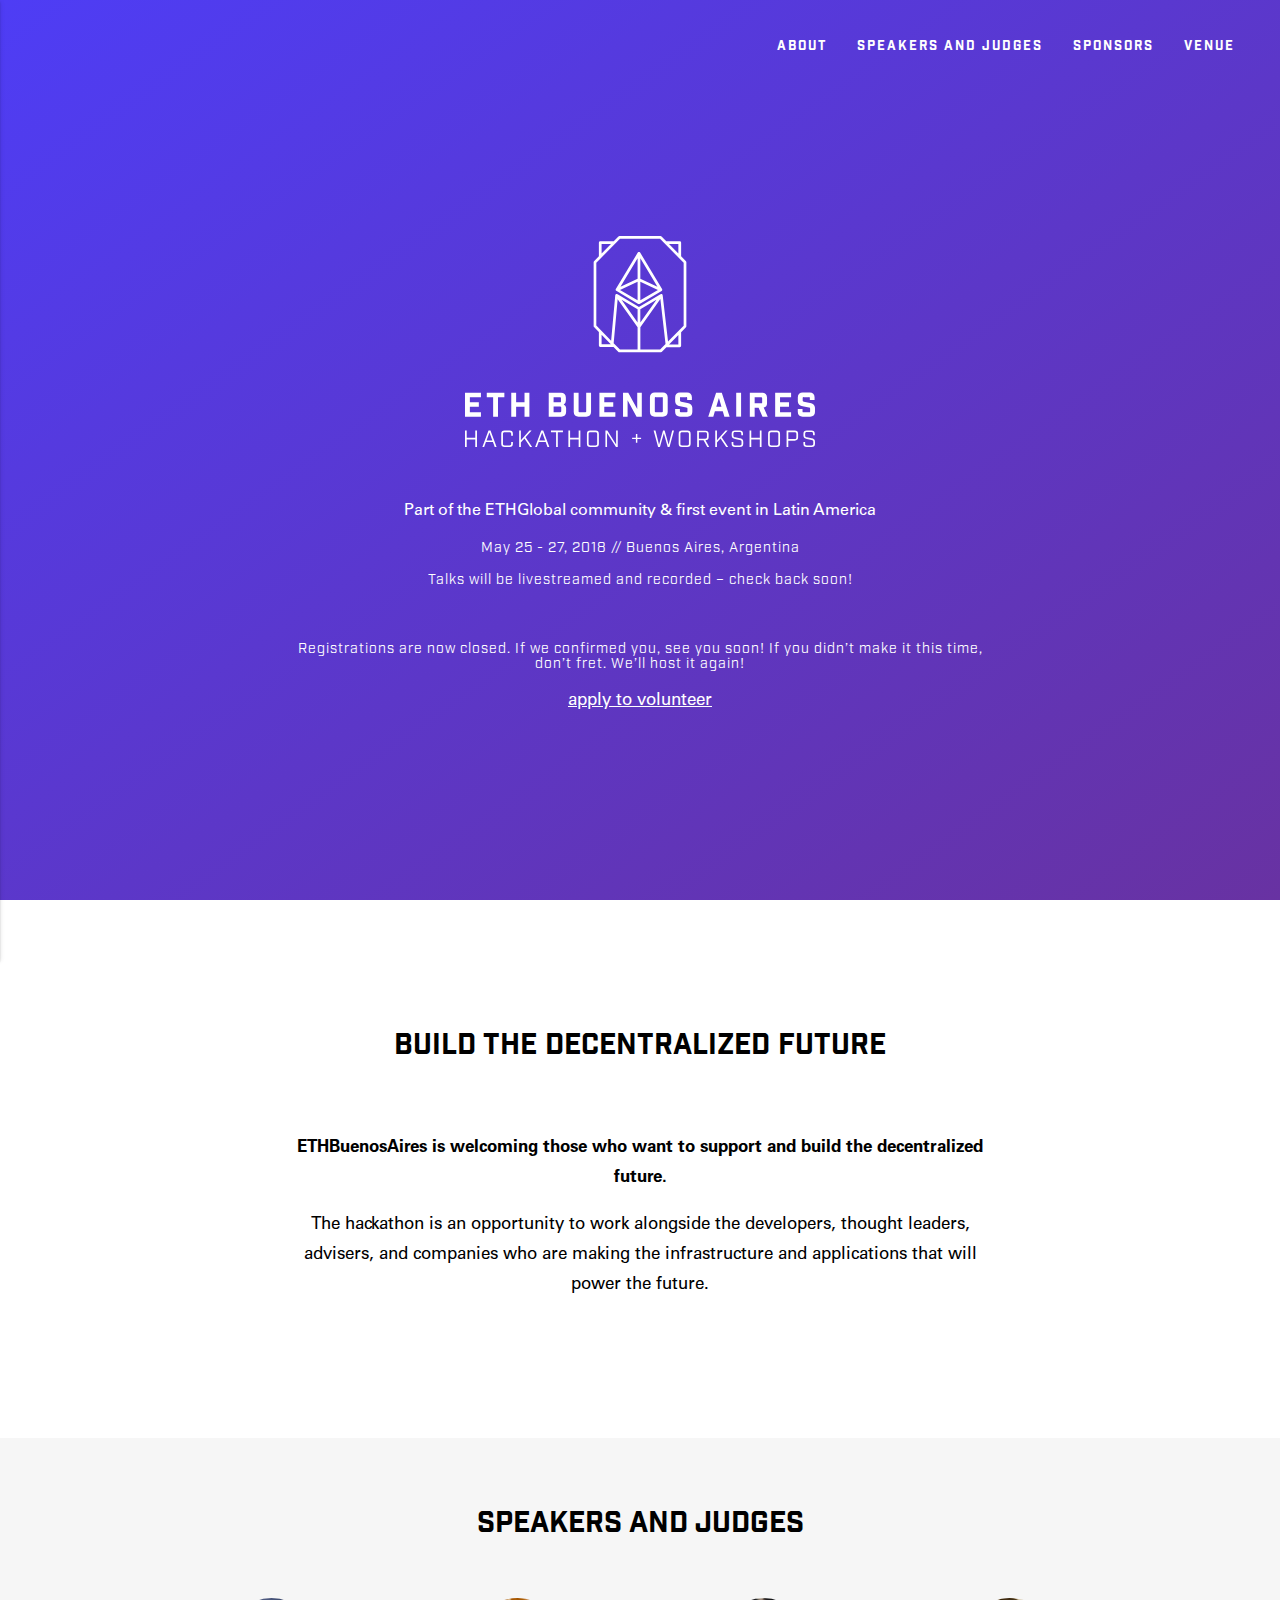
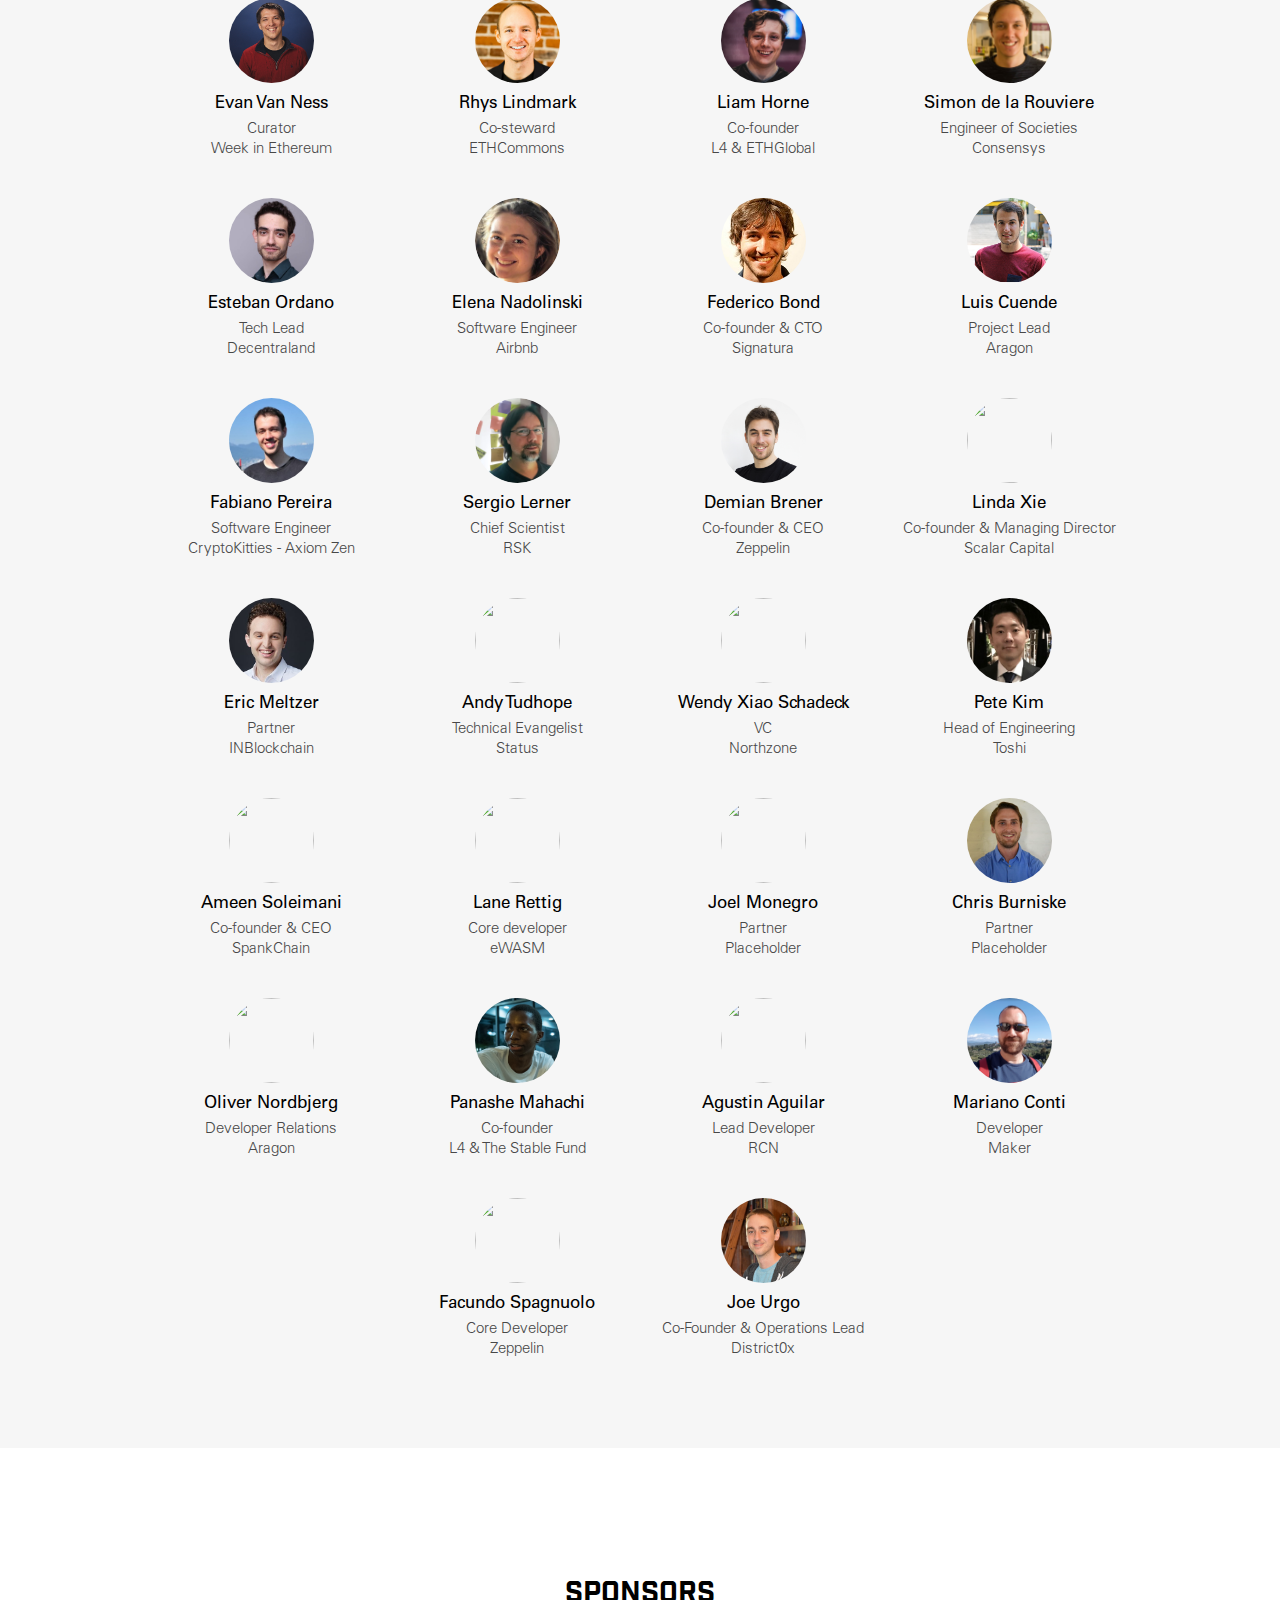
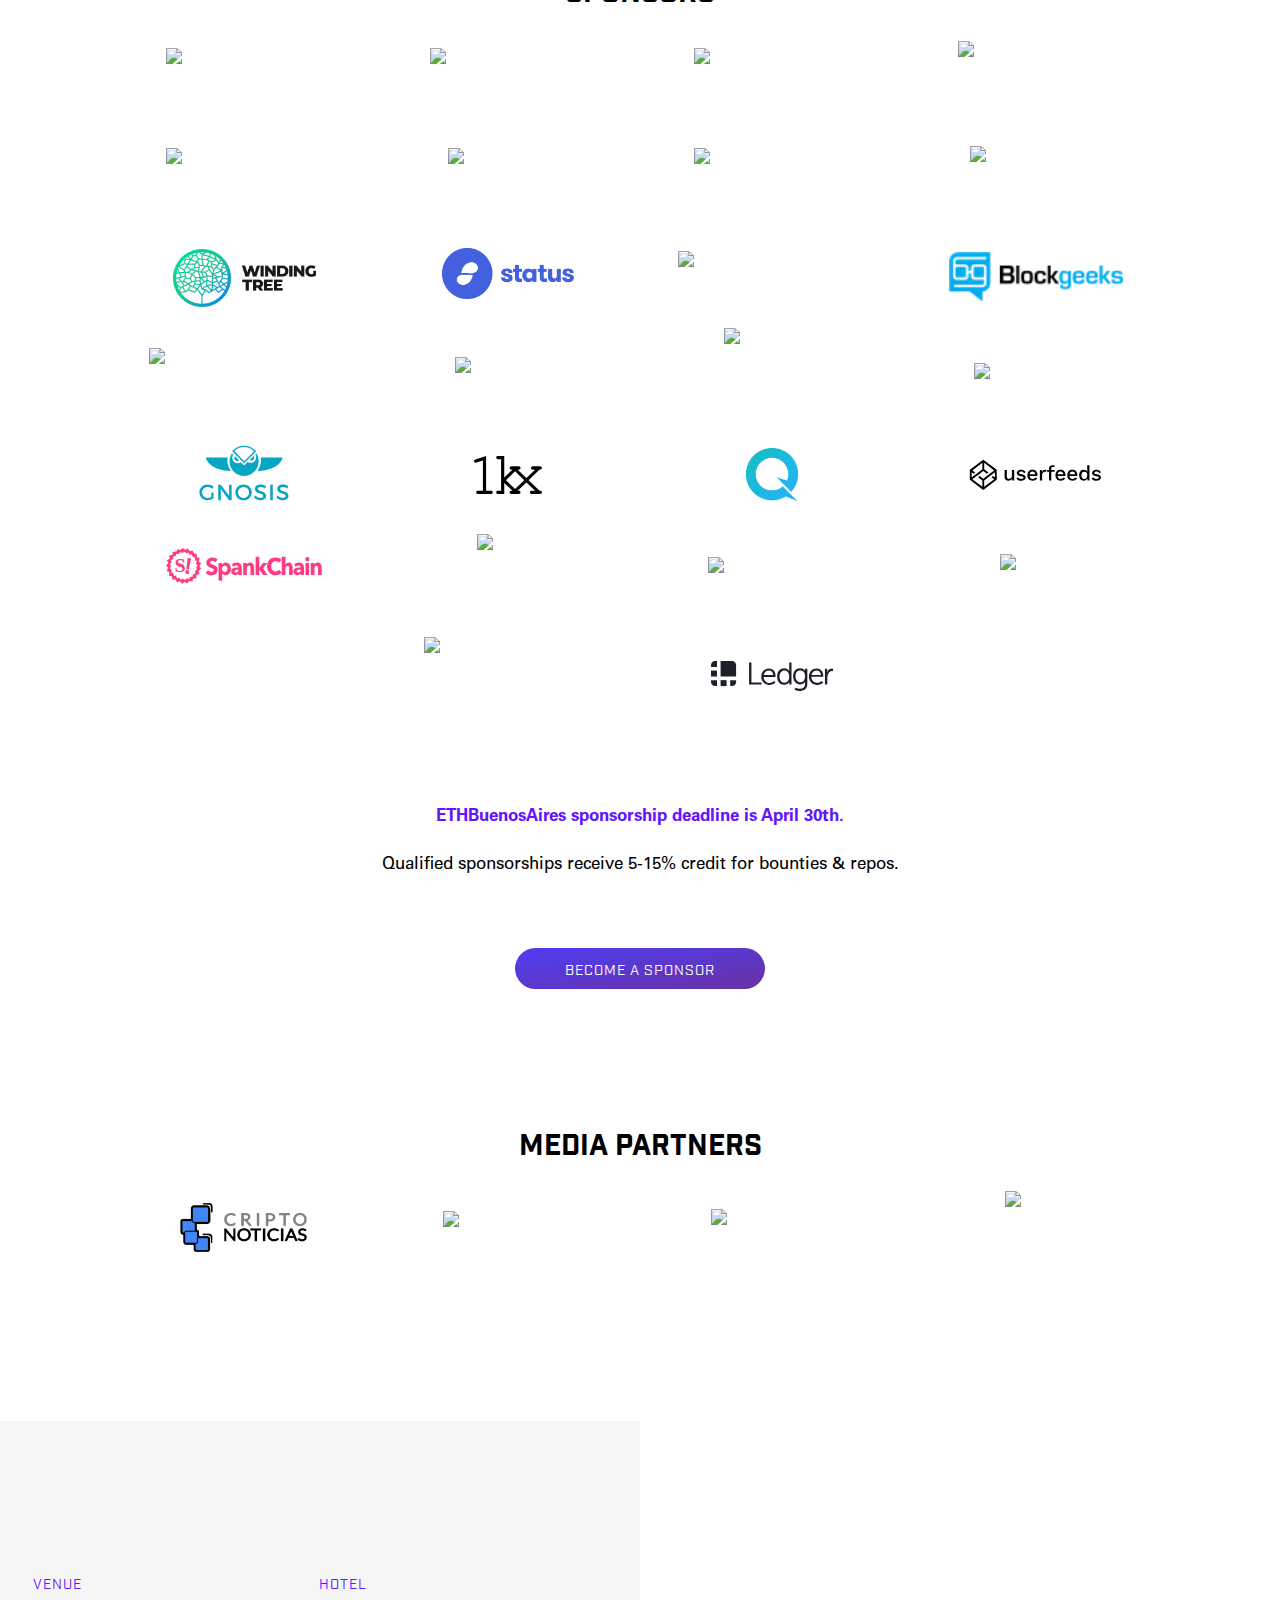
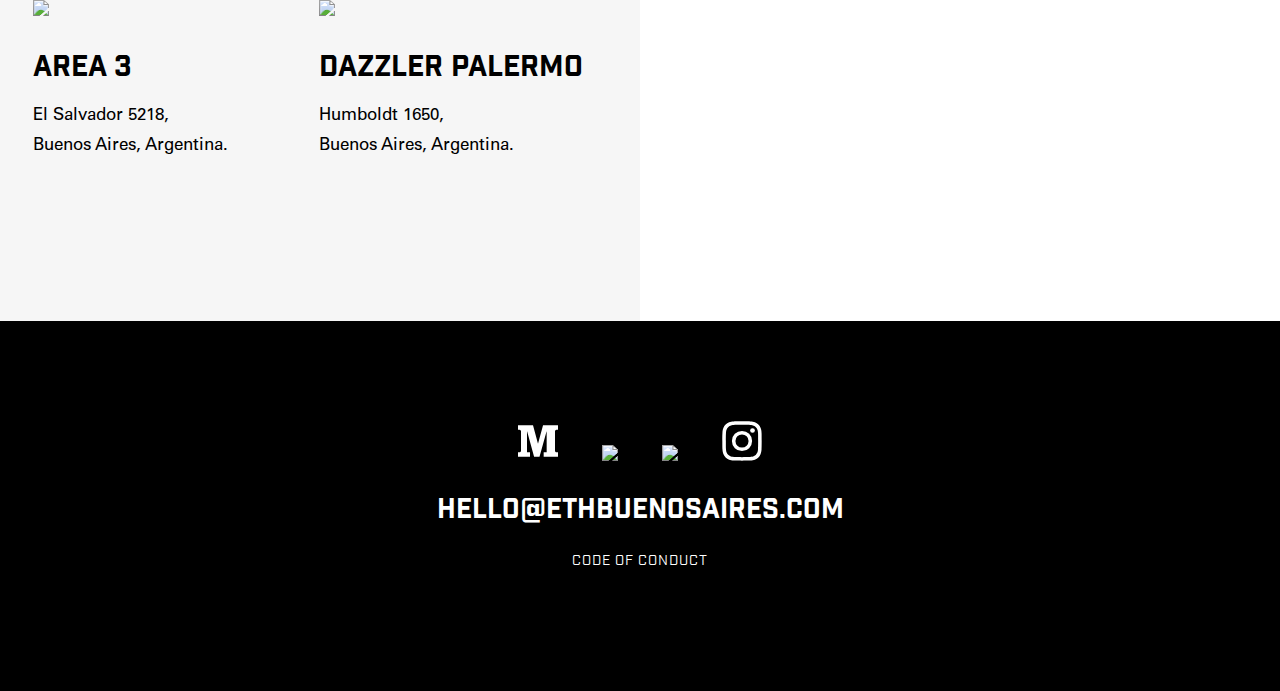
==== index.html @ 269da944 "add speakr" ====
<!DOCTYPE html>
<html style="height: 100%;">
  <head>
    <title>ETHBuenosAires</title>

    <meta name="viewport" content="width=device-width, initial-scale=1.0">
    <!-- Twitter card -->
    <meta name="twitter:card" content="summary" />
    <meta name="twitter:site" content="@ethbuenosaires" />
    <meta name="twitter:creator" content="@ethbuenosaires" />
    <meta name="twitter:description" content="ETHBuenosAires is an Ethereum hackathon starting on May 25th, 2018. Part of ethglobal.co, first event of its kind in Latin America." />
    <meta name="twitter:title" content="ETHBuenosAires – May 25-28, 2018" />
    <meta name="twitter:image" content="https://raw.githubusercontent.com/ethbuenosaires/website/master/images/twitter-card-icon.png" />

    <!-- Opengraph card (WhatsApp & others) -->
    <meta property="og:title" content="ETHBuenosAires – May 25-28, 2018" />
    <meta property="og:description" content="ETHBuenosAires is an Ethereum hackathon starting on May 25th, 2018. Part of ethglobal.co, first event of its kind in Latin America." />
    <meta property="og:url" content="https://ethbuenosaires.com/" />
    <meta property="og:site_name" content="ETHBuenosAires" />
    <meta property="og:image" content="https://raw.githubusercontent.com/ethbuenosaires/website/master/images/twitter-card-icon.png" />
    <meta property="og:image:secure_url" content="https://raw.githubusercontent.com/ethbuenosaires/website/master/images/twitter-card-icon.png" />
    <meta property="og:image:width" content="300" />
    <meta property="og:image:height" content="300" />
    
    <meta name="description" content="ETHBuenosAires is an Ethereum hackathon starting on May 25th, 2018. Part of ethglobal.co, first event of its kind in Latin America.">

    <!-- Favicon -->
    <link rel="apple-touch-icon" sizes="180x180" href="images/favicon/apple-touch-icon.png">
    <link rel="icon" type="image/png" sizes="32x32" href="images/favicon/favicon-32x32.png">
    <link rel="icon" type="image/png" sizes="16x16" href="images/favicon/favicon-16x16.png">
    <link rel="manifest" href="images/favicon/site.webmanifest">
    <link rel="mask-icon" href="images/favicon/safari-pinned-tab.svg" color="#5bbad5">
    <link rel="shortcut icon" href="images/favicon/favicon.ico">
    <meta name="msapplication-TileColor" content="#603cba">
    <meta name="msapplication-config" content="images/favicon/browserconfig.xml">
    <meta name="theme-color" content="#ffffff">

    <meta charset="UTF-8"> <!--Encoding -->
    <meta name="viewport" content="width=device-width, initial-scale=1"> <!--Movile first -->
    
    <!-- Global site tag (gtag.js) - Google Analytics -->
    <script async src="https://www.googletagmanager.com/gtag/js?id=UA-116542937-1"></script>
    <script>
      window.dataLayer = window.dataLayer || [];
      function gtag(){dataLayer.push(arguments);}
      gtag('js', new Date());

      gtag('config', 'UA-116542937-1');
    </script>
    
    <script src="js/jquery.min.js"></script><!--JQuery 1.11.2 local -->
    <script src="//code.jquery.com/jquery-1.11.1.min.js"></script>
    <script type="text/javascript" src="js/home.js"></script>
    <link rel="stylesheet" type="text/css" href="css/materialize.min.css">
    <script type="text/javascript" src="js/materialize.min.js"></script>
    <link rel="stylesheet" type="text/css" href="css/style.css">
    <link rel="stylesheet" type="text/css" href="css/responsive.css">
    <link rel="stylesheet" type="text/css" href="css/animate.css">
    <link rel="stylesheet" href="font-awesome/css/font-awesome.min.css">
  </head>
  <body>
    <section id="principal">
      <nav>
        <div class="nav-wrapper">
          <a href="#" data-activates="mobile-nav" class="button-collapse"><i class="fa fa-bars" aria-hidden="true"></i></a>
          <ul class="right hide-on-med-and-down">
            <li><a class="menu-text" href="#about">ABOUT</a></li>
            <li><a class="menu-text" href="#speakers-and-judges">SPEAKERS AND JUDGES</a></li>
            <li><a class="menu-text" href="#sponsors">SPONSORS</a></li>
            <li><a class="menu-text" href="#venue">VENUE</a></li>
            <!-- <li><a class="menu-text" href="#faq">FAQ</a></li> -->
          </ul>
          <ul class="side-nav" id="mobile-nav">
            <li><a class="sidenav-close close-link" href="#!">X</a></li>
            <li class="valign-wrapper"><a class="menu-text sidenav-close" href="#about">ABOUT</a></li>
            <li class="valign-wrapper"><a class="menu-text sidenav-close" href="#speakers-and-judges">SPEAKERS AND JUDGES</a></li>
            <li class="valign-wrapper"><a class="menu-text sidenav-close" href="#sponsors">SPONSORS</a></li>
            <li class="valign-wrapper"><a class="menu-text sidenav-close" href="#venue">VENUE</a></li>
            <!-- <li class="valign-wrapper"><a class="menu-text sidenav-close" href="#faq">FAQ</a></li> -->
          </ul>
        </div>
      </nav>
      <section class="valign-wrapper" id="home">
        <div class="row">
          <div class="col s12 offset-s0 m10 offset-m1 l8 offset-l2">
            <img class="hide-on-small-only" src="./images/logo.svg"/>
            <img class="hide-on-med-and-up" src="./images/logo-mobile.svg"/> 
            <h5 class="valign">Part of the ETHGlobal community & first event in Latin America</h5>
            <h4>May 25 - 27, 2018 // Buenos Aires, Argentina</h4>
            <h4>Talks will be livestreamed and recorded – check back soon!</h4>
            <br/>
            <h4>Registrations are now closed. If we confirmed you, see you soon! If you didn’t make it this time, don’t fret. We’ll host it again!</h4>
            <p><a class="text-link" href="https://docs.google.com/forms/d/e/1FAIpQLSctgZDAWs3iRHwuKO82KSvslnz7wkkYltSnnZ9ty54QoVmKfQ/viewform" target="_blank">apply to volunteer</a></p>
          </div>
        </div>
      </section>
    </section>
    <section class="valign-wrapper row" id="about">
      <div class="valign col s12 m8">
        <h2>BUILD THE DECENTRALIZED FUTURE</h2>
        <h3>ETHBuenosAires is welcoming those who want to support and build the decentralized future.</h3>
        <p>The hackathon is an opportunity to work alongside the developers, thought leaders, advisers, and companies who are making the infrastructure and applications that will power the future.</p>
      </div>
    </section>
    <section class="valign-wrapper" id="speakers-and-judges">
      <div class="valign row">
        <h2 class="speakers-title">SPEAKERS AND JUDGES</h2>
        <div class="row">
          <div class="speakers-box">
            <img src="./images/speakers/evan_van_ness.jpg" class="circle responsive-img speakers-img">
            <p class="speakers-text">Evan Van Ness</p>
            <p class="speakers-subtitle">Curator</br>Week in Ethereum</p>
          </div>
          <div class="speakers-box">
            <img src="./images/speakers/rhys_lindmark.jpg" class="circle responsive-img speakers-img">
            <p class="speakers-text">Rhys Lindmark</p>
            <p class="speakers-subtitle">Co-steward</br>ETHCommons</p>
          </div>
          <div class="speakers-box">
            <img src="./images/speakers/liam_horne.png" class="circle responsive-img speakers-img">
            <p class="speakers-text">Liam Horne</p>
            <p class="speakers-subtitle">Co-founder</br>L4 & ETHGlobal</p>
          </div>
          <div class="speakers-box">
            <img src="./images/speakers/simon_de_la_rouviere.png" class="circle responsive-img speakers-img">
            <p class="speakers-text">Simon de la Rouviere</p>
            <p class="speakers-subtitle">Engineer of Societies</br>Consensys</p>
          </div>
          <div class="speakers-box">
            <img src="./images/speakers/esteban_ordano.jpeg" class="circle responsive-img speakers-img">
            <p class="speakers-text">Esteban Ordano</p>
            <p class="speakers-subtitle">Tech Lead</br>Decentraland</p>
          </div>
          <div class="speakers-box">
            <img src="./images/speakers/elena_nadolinski.png" class="circle responsive-img speakers-img">
            <p class="speakers-text">Elena Nadolinski</p>
            <p class="speakers-subtitle">Software Engineer</br>Airbnb</p>
          </div>
          <div class="speakers-box">
            <img src="./images/speakers/federico_bond.jpg" class="circle responsive-img speakers-img">
            <p class="speakers-text">Federico Bond</p>
            <p class="speakers-subtitle">Co-founder & CTO</br>Signatura</p>
          </div>
          <div class="speakers-box">
            <img src="./images/speakers/luis_cuende.jpg" class="circle responsive-img speakers-img">
            <p class="speakers-text">Luis Cuende</p>
            <p class="speakers-subtitle">Project Lead</br>Aragon</p>

          </div>
          <div class="speakers-box">
            <img src="./images/speakers/fabiano_pereira.jpeg" class="circle responsive-img speakers-img">
            <p class="speakers-text">Fabiano Pereira</p>
            <p class="speakers-subtitle">Software Engineer</br>CryptoKitties - Axiom Zen</p>
          </div>
          <div class="speakers-box">
            <img src="./images/speakers/sergio_lerner.png" class="circle responsive-img speakers-img">
            <p class="speakers-text">Sergio Lerner</p>
            <p class="speakers-subtitle">Chief Scientist</br>RSK</p>
          </div>
          <div class="speakers-box">
            <img src="./images/speakers/demian_brener.png" class="circle responsive-img speakers-img">
            <p class="speakers-text">Demian Brener</p>
            <p class="speakers-subtitle">Co-founder & CEO</br>Zeppelin</p>
          </div>
          <div class="speakers-box">
            <img src="./images/speakers/linda_xie.jpg" class="circle responsive-img speakers-img">
            <p class="speakers-text">Linda Xie</p>
            <p class="speakers-subtitle">Co-founder & Managing Director</br>Scalar Capital</p>
          </div>
          <div class="speakers-box">
            <img src="./images/speakers/eric_meltzer.jpg" class="circle responsive-img speakers-img">
            <p class="speakers-text">Eric Meltzer</p>
            <p class="speakers-subtitle">Partner</br>INBlockchain</p>
          </div>
          <div class="speakers-box">
            <img src="./images/speakers/Andy_Tudhope.png" class="circle responsive-img speakers-img">
            <p class="speakers-text">Andy Tudhope</p>
            <p class="speakers-subtitle">Technical Evangelist</br>Status</p>
          </div>
          <div class="speakers-box">
            <img src="./images/speakers/Wendy_Xiao_Schadeck.png" class="circle responsive-img speakers-img">
            <p class="speakers-text">Wendy Xiao Schadeck</p>
            <p class="speakers-subtitle">VC</br>Northzone</p>
          </div>
          <div class="speakers-box">
            <img src="./images/speakers/pete_kim.jpg" class="circle responsive-img speakers-img">
            <p class="speakers-text">Pete Kim</p>
            <p class="speakers-subtitle">Head of Engineering</br>Toshi</p>
          </div>
          <div class="speakers-box">
            <img src="./images/speakers/ameen_soleimani.jpeg" class="circle responsive-img speakers-img">
            <p class="speakers-text">Ameen Soleimani</p>
            <p class="speakers-subtitle">Co-founder & CEO</br>SpankChain</p>
          </div>
          <div class="speakers-box">
            <img src="./images/speakers/lane_rettig.jpeg" class="circle responsive-img speakers-img">
            <p class="speakers-text">Lane Rettig</p>
            <p class="speakers-subtitle">Core developer</br>eWASM</p>
          </div>
          <div class="speakers-box">
            <img src="./images/speakers/joel_monegro.jpg" class="circle responsive-img speakers-img">
            <p class="speakers-text">Joel Monegro</p>
            <p class="speakers-subtitle">Partner</br>Placeholder</p>
          </div>
          <div class="speakers-box">
            <img src="./images/speakers/chris_burniske.png" class="circle responsive-img speakers-img">
            <p class="speakers-text">Chris Burniske</p>
            <p class="speakers-subtitle">Partner</br>Placeholder</p>
          </div>
          <div class="speakers-box">
            <img src="./images/speakers/oliver_headshot.png" class="circle responsive-img speakers-img">
            <p class="speakers-text">Oliver Nordbjerg</p>
            <p class="speakers-subtitle">Developer Relations</br>Aragon</p>
          </div>
          <div class="speakers-box">
            <img src="./images/speakers/panashe_mahachi.jpg" class="circle responsive-img speakers-img">
            <p class="speakers-text">Panashe Mahachi</p>
            <p class="speakers-subtitle">Co-founder</br>L4 & The Stable Fund</p>
          </div>
          <div class="speakers-box">
            <img src="./images/speakers/agustin_aguilar.jpg" class="circle responsive-img speakers-img">
            <p class="speakers-text">Agustin Aguilar</p>
            <p class="speakers-subtitle">Lead Developer</br>RCN</p>
          </div>
          <div class="speakers-box">
            <img src="./images/speakers/mariano_conti.png" class="circle responsive-img speakers-img">
            <p class="speakers-text">Mariano Conti</p>
            <p class="speakers-subtitle">Developer</br>Maker</p>
          </div>
          <div class="speakers-box">
            <img src="./images/speakers/facundo_spagnuolo.png" class="circle responsive-img speakers-img">
            <p class="speakers-text">Facundo Spagnuolo</p>
            <p class="speakers-subtitle">Core Developer</br>Zeppelin</p>
          </div>
          <div class="speakers-box">
            <img src="./images/speakers/joe_urgo.jpg" class="circle responsive-img speakers-img">
            <p class="speakers-text">Joe Urgo</p>
            <p class="speakers-subtitle">Co-Founder & Operations Lead</br>District0x</p>
          </div>
        </div>
      </div>
    </section>
    <section class="valign-wrapper" id="sponsors">
      <div class="valign row">
        <h2>SPONSORS</h2>
        <div class="row">
          <a href="https://ethereum.org" target="_blank" alt="Ethereum" title="Ethereum" id="sponsor-ethereum">
            <img src="./images/sponsors/Ethereum.png" />
          </a>
          <a href="https://ethglobal.co/" target="_blank" alt="EthGlobal" title="EthGlobal" id="sponsor-ethglobal">
            <img src="./images/sponsors/Ethglobal.svg" />
          </a>
          <a href="https://zeppelin.solutions" target="_blank" alt="Zeppelin" title="Zeppelin" id="sponsor-zeppelin">
            <img src="./images/sponsors/Zeppelin.svg" />
          </a>
          <a href="https://aragon.one" target="_blank" alt="Aragon" title="Aragon" id="sponsor-aragon">
            <img src="./images/sponsors/Aragon.svg" />
          </a>
          <a href="https://ecf.network/" target="_blank" alt="ethereumCommunityFound" title="Ethereum Community Found" id="sponsor-ethereum-community-found">
            <img src="./images/sponsors/Ethereum-community-found.png" />
          </a>
          <a href="https://golem.network/" target="_blank" alt="golem" title="golem" id="sponsor-golem">
            <img src="./images/sponsors/golem.png" />
          </a>
          <a href="https://stable.fund/" target="_blank" alt="stable" title="stable" id="sponsor-stable">
            <img src="./images/sponsors/stable.png" />
          </a>
          <a href="http://www.toshi.org/" target="_blank" alt="toshi" title="toshi" id="sponsor-toshi">
            <img src="./images/sponsors/Toshi.svg" />
          </a>
          <a href="https://windingtree.com/" target="_blank" alt="WindingTree" title="WindingTree" id="sponsor-windingtree">
            <img src="./images/sponsors/Winding-tree.png" />
          </a>
          <a href="https://status.im/" target="_blank" alt="status" title="status" id="sponsor-status">
            <img src="./images/sponsors/status.png" />
          </a>
          <a href="https://decentraland.org/" target="_blank" alt="decentraland" title="decentraland" id="sponsor-decentraland">
            <img src="./images/sponsors/decentraland.png" />
          </a>
          <a href="https://blockgeeks.com/" target="_blank" alt="Blockgeeks" title="Blockgeeks" id="sponsor-blockgeeks">
            <img src="./images/sponsors/Blockgeeks.png" />
          </a>
          <a alt="ETHCommons" title="ETHCommons" id="sponsor-ethcommons">
            <img src="./images/sponsors/ETHCommons.png" />
          </a>
          <a href="https://ripiocredit.network/" target="_blank" alt="RCN" title="RCN" id="sponsor-ripio">
            <img src="./images/sponsors/rcn.svg" />
          </a>
          <a href="https://makerdao.com/" target="_blank" alt="Maker" title="Maker" id="sponsor-maker">
            <img src="./images/sponsors/maker.svg" />
          </a>
          <a href="https://lendroid.com" target="_blank" alt="lendroid" title="lendroid" id="sponsor-lendroid">
            <img src="./images/sponsors/lendroid.svg" />
          </a>
          <a href="https://gnosis.pm/" target="_blank" alt="gnosis" title="gnosis" id="sponsor-gnosis">
            <img src="./images/sponsors/gnosis.svg" />
          </a>
          <a href="http://1kx.network/" target="_blank" alt="1kx" title="1kx" id="sponsor-1kx">
            <img src="./images/sponsors/1kx.svg" />
          </a>
          <a href="https://quiknode.io/" target="_blank" alt="quiknode" title="quiknode" id="sponsor-quiknode">
            <img src="./images/sponsors/quiknode.png" />
          </a>
          <a href="https://userfeeds.io/" target="_blank" alt="userfeeds" title="userfeeds" id="sponsor-userfeeds">
            <img src="./images/sponsors/userfeeds.svg" />
          </a>
          <a href="https://spankchain.com/" target="_blank" alt="spankchain" title="spankchain" id="sponsor-spankchain">
            <img src="./images/sponsors/spankchain.svg" />
          </a>
          <a href="https://poex.io/" target="_blank" alt="poex" title="poex" id="sponsor-poex">
            <img src="./images/sponsors/poex.svg" />
          </a>
          <a href="https://www.maecenas.co/" target="_blank" alt="Maecenas" title="Maecenas" id="sponsor-maecenas">
            <img src="./images/sponsors/maecenas.svg" />
          </a>
          <a href="https://thehydrofoundation.com/" target="_blank" alt="Hydro" title="Hydro" id="sponsor-hydro">
            <img src="./images/sponsors/hydro.svg" />
          </a>
          <a href="https://district0x.io/" target="_blank" alt="District0x" title="District0x" id="sponsor-district0x">
            <img src="./images/sponsors/district0x.svg" />
          </a>
          <a href="https://www.ledger.fr/" target="_blank" alt="Ledger" title="Ledger" id="sponsor-ledger">
            <img src="./images/sponsors/ledger.svg" />
          </a>
        </div>
        <h3>ETHBuenosAires sponsorship deadline is April 30th.</h3>
        <p>Qualified sponsorships receive 5-15% credit for bounties & repos.</p>
        <a href="mailto:sponsors@ethbuenosaires.com"><button class="details">Become a sponsor</button></a>
        <h2 class="partners-title">MEDIA PARTNERS</h2>
        <div class="row">
          <a alt="Cripto Noticias" title="CriptoNoticias" id="sponsor-criptonoticias" target="_blank" href="https://www.criptonoticias.com">
            <img src="./images/sponsors/Criptonoticias.png" />
          </a>
          <a href="https://www.acamica.com/" target="_blank" alt="Acamica" title="Acamica" id="sponsor-acamica">
            <img src="./images/sponsors/acamica.svg" />
          </a>
          <a href="https://livepeer.org/" target="_blank" alt="Livepeer" title="Livepeer" id="sponsor-livepeer">
            <img src="./images/sponsors/livepeer.svg" />
          </a>
          <a href="http://www.zeroknowledge.fm/" target="_blank" alt="Zk" title="Zk" id="sponsor-zk">
            <img src="./images/sponsors/zk.svg" />
          </a>
          
        </div>
      </div>
    </section>
    <section class="row" id="venue">
      <div class="col s12 l6 venue-box">
        <div class="box1">
          <h5 class="details">VENUE</h5>
          <a target="_blank" href="https://www.areatresworkplace.com/"><img src="./images/venue.JPG"></a>
          <h2>AREA 3</h2>
          <p>El Salvador 5218,</br>Buenos Aires, Argentina.</p>
        </div>
        <div class="box2">
          <h5 class="details">HOTEL</h5>
          <a target="_blank" href="https://goo.gl/maps/mGqmjdBg7SA2"><img src="./images/hotel.jpg"></a>
          <h2>DAZZLER PALERMO</h2>
          <p>Humboldt 1650,</br>Buenos Aires, Argentina.</p>
        </div>
      </div>
      <div class="col s12 l6 google-map" id="map"></div>
    </section>
    <section class="valign-wrapper" id="contact">
      <div class="valign">
        <div class="row">
          <a class="social-media" target="_blank" href="https://medium.com/ethbuenosaires">
            <img src="./images/Medium.svg">
          </a>
          <a class="social-media" target="_blank" href="https://github.com/ethbuenosaires/">
            <img src="./images/Github.svg">
          </a>
          <!-- <a class="social-media" target="_blank" href="https://ethbuenosaires.slack.com/">
            <img src="./images/Slack.svg">
          </a> -->
          <a class="social-media" target="_blank" href="https://twitter.com/ethbuenosaires">
            <img src="./images/Twitter.svg">
          </a>
          <a class="social-media" target="_blank" href="https://www.instagram.com/ethbuenosaires/">
            <img src="./images/Instagram.svg">
          </a>
        </div>
        <div class="row">
          <a class="contact-link" href="mailto:hello@ethbuenosaires.com">HELLO@ETHBUENOSAIRES.COM</a>
        </div>
        <div class="row">
          <!-- <a class="details">VALUES & ETHOS</a>
          <span class="details"> - </span> -->
          <a class="details modal-trigger" data-target="coc-modal">CODE OF CONDUCT</a>
        </div>
      </div>
    </section>
    <div id="coc-modal" class="modal">
      <div class="modal-content modal-title">
        <h2>CODE OF CONDUCT</h2>
      </div>
      <div class="modal-content">
        <p>
          Be cool.
        </p>
        <p>
          Do not engage in harassment. Harassment includes, but is not limited to, offensive verbal comments related to gender, sexual orientation, physical or mental ability, age, socioeconomic status, ethnicity, physical appearance, race, or religion. It also encompasses deliberate intimidation, stalking, and unwelcome sexual attention. Participants asked to stop any harassing behavior are expected to comply immediately. If participants fail to comply they will be asked to leave the event.
        </p>
        <p>
          Be careful and mindful of the words that you choose. Remember that sexist, racist, and other exclusionary behavior can be offensive to those around you.
        </p>
        <p>
          In practice, the Ethereum ecosystem very rarely deals with these types of issues. We'll ensure that this "meatspace" event is as open and welcoming as the online Ethereum community.
        </p>
      </div>
    </div>
  </body>
  <script>
    function initMap() {
      var map = new google.maps.Map(document.getElementById('map'), {
        zoom: 15,
        center: new google.maps.LatLng(-34.5859528,-58.4322981),
        styles: [
          {
            "featureType": "all",
            "elementType": "labels",
            "stylers": [
              { "visibility": "off" },
              { "hue": "#ff0000" }
            ]
          },
          {
            "featureType": "administrative.province",
            "elementType": "all",
            "stylers": [
              { "visibility": "off" }
            ]
          },
          {
            "featureType": "landscape",
            "elementType": "all",
            "stylers": [
              { "saturation": -100 },
              { "lightness": 65 },
              { "visibility": "on" }
            ]
          },
          {
            "featureType": "poi",
            "elementType": "all",
            "stylers": [
              { "visibility": "off" }
            ]
          },
          {
            "featureType": "road.highway",
            "elementType": "all",
            "stylers": [
              { "saturation": -100 },
              { "visibility": "simplified"}
            ]
          },
          {
            "featureType": "road.arterial",
            "elementType": "all",
            "stylers": [
              { "saturation": -100 },
              { "lightness": 30 },
              { "visibility": "on" }
            ]
          },
          {
            "featureType": "road.local",
            "elementType": "all",
            "stylers": [
              { "saturation": -100 },
              { "lightness": 40 },
              { "visibility": "on" },
            ]
          },
          {
            "featureType": "transit",
            "elementType": "all",
            "stylers": [
              { "visibility": "off" }
            ]
          },
          {
            "featureType": "water",
            "elementType": "geometry",
            "stylers": [
              { "hue": "#ffff00" },
              { "lightness": -25 },
              { "saturation": -97 }
            ]
          },
          {
            "featureType": "water",
            "elementType": "labels",
            "stylers": [
              { "visibility": "on" },
              { "lightness": -25 },
              { "saturation": -100 }
            ]
          }
      ],
        mapTypeId: google.maps.MapTypeId.ROADMAP
      });
      // MARKERS
      var venue = new google.maps.Marker({
        position: {lat: -34.5859528, lng: -58.4322981},
        map: map,
        icon: 
          {
            url: "./images/Location.svg",  
            labelOrigin: new google.maps.Point(15,53),
          },
        title: 'Venue',
        label: {
          text: 'VENUE',
          color: "#603bc1",
          fontSize: "12px",
        }
      });


      var hotel = new google.maps.Marker({
        position: {lat: -34.58524, lng: -58.435953},
        map: map,
        icon: 
          {
            url: "./images/Location_black.svg", 
            labelOrigin: new google.maps.Point(15,53),
          },
        title: 'Hotel',
        label: {
          text: 'HOTEL',
          color: "#000000",
          fontSize: "12px",
        }
      });

      google.maps.event.trigger(map, 'resize');
    }
  </script>
  <style>
    img[src="https://maps.gstatic.com/mapfiles/api-3/images/mapcnt6.png"] {
      display: none;
    }
  </style>
  <script async defer src="https://maps.googleapis.com/maps/api/js?key=AIzaSyAskwefZc4kZl3RdqNXEUkgg8IlBsQtVd0&callback=initMap"></script>
</html>
---- css/style.css ----
@font-face {
 font-family: 'Univers-Bold';
 src: url('../fonts/Univers-Bold.otf') format('opentype');
}
@font-face {
 font-family: 'Univers-Roman';
 src: url('../fonts/Univers-Roman.otf') format('opentype');
}
@font-face {
 font-family: 'Univers-Light';
 src: url('../fonts/Univers-Light.otf') format('opentype');
}
@font-face {
 font-family: 'Industry-Regular';
 src: url('../fonts/Industry-Regular.otf') format('opentype');
}
@font-face {
 font-family: 'Industry-Black';
 src: url('../fonts/Industry-Black.otf') format('opentype');
}


/*GENERAL*/

html, body, section {
  min-height: 100%;
  width: 100%;
  margin: 0;
  padding: 0;
  color: black;
}
section{
  position: relative;
  min-height: 300px;
  padding: 100px;
  overflow: hidden;
  text-align: center;
}
button {
  outline: none;
}
.container {
  width: 100%;
}
.hidden {
  display: none!important;
}
.centered {
  text-align: center;
}
.valign-wrapper {
  display: -webkit-flex;
  display: -ms-flexbox;
  display: flex;
  -webkit-align-items: center;
  -ms-flex-align: center;
  align-items: center;
  text-align: center;
  justify-content: center;
  height: 100%!important;
}
.valign-wrapper .valign {
  display: block;
  text-align: center;
}
.row {
  width: 100%;
}

/*TEXT*/
h2 {
  font-size: 29px;
  color: black;
  font-family: 'Industry-Black';
}
h3 {
  margin-top: 75px;
  font-size: 17px;
  line-height: 30px;
  font-family: 'Univers-Bold';
}
p {
  font-size: 17px;
  line-height: 30px;
  font-family: 'Univers-Roman';
}
h4, .details {
  font-size: 14px;
  font-family: 'Industry-Regular';
  letter-spacing: 1px;
}
h5 {
  font-size: 16px;
  font-family: 'Univers-Roman';
}
.menu-text {
  font-size: 18px;
  font-family: 'Industry-Black';
}

/*NAVBAR*/
nav {
  height: 90px;
  background: transparent;
  color: white;
  font-family: 'SansLight';
  font-size: 16px;
  text-transform: uppercase;
  letter-spacing: 2px;
  border: 0px transparent;
  -webkit-box-shadow: 0 0 0 0 rgba(255,255,255,1);
  -moz-box-shadow: 0 0 0 0 rgba(255,255,255,1);
  box-shadow: 0 0 0 0 rgba(255,255,255,1);
}
nav a {
  color: white;
  height: 100%;
  line-height: 90px;
  padding-right: 30px;
  padding-left: 30px;
  font-size: 13px !important;
}
.nav-wrapper {
  padding-left: 30px;
  padding-right: 30px;
}
.fa-bars {
  font-size: 26px !important;
}
#mobile-nav {
  background: black;
}
#mobile-nav a {
  color: white;
}
#mobile-nav li {
  height: 70px !important;
}
.side-nav {
  width: 100%;
}
.close-link {
  float: right;
  padding: 0 10px;
  font-family: 'Industry-Black';
  color: #f6f6f6;
}

/*HOME*/
#principal {
  background: linear-gradient(to bottom right, #4E3DF5 , #6832A2);
  height: 100vh;
  color: white;
  padding: 0;
  margin: 0;
}
#home {
  height: calc(100% - 90px) !important;
  color: white;
}
#home img {
  width: 350px;
  max-width: 90%;
  height: auto;
}
#home button {
  color: white;
  border: solid 2px white;
  background: transparent;
  padding: 10px 50px;
  border-radius: 50px;
  margin-top: 50px;
}
#home button:hover {
  color: #603bc1;
  background: white;
}
#home h5 {
  margin-top: 50px;
}

/*ABOUT*/
#about {
  background-color: white;
  height: auto;
}

#about .col.m8 {
  margin: auto;
}

/*SPEAKERS*/
#speakers-and-judges {
  background-color: #f6f6f6;
  padding-top: 40px;
  padding-bottom: 10px;
}
.speakers-title {
  padding-bottom: 40px;
}
.speakers-box {
  height: 200px;
  width: 242px;
  display: inline-block;
  vertical-align: middle;
}
.speakers-text {
  margin-top: 5px;
  margin-bottom: 0;
  line-height: 20px;
}

.speakers-subtitle {
  margin-top: 5px;
  font-family: 'Univers-Light';
  color: #484848;
  line-height: 20px;
  font-size: 15px
}
.speakers-img {
  height: 85px !important;
  width: 85px !important;
}

/*SPONSORS*/
#sponsors {
  height: auto;
}
#sponsors h3, #venue h5 {
  color: #6414FF;
}
#sponsors button, .modal button {
  color: white;
  border: solid 0;
  background: linear-gradient(to bottom right, #4E3DF5 , #6832A2);
  padding: 10px 50px;
  border-radius: 50px;
  margin-top: 50px;
  text-transform: uppercase;
}
#sponsors button:hover, .modal button:hover,
#sponsors button:focus, .modal button:focus,
#sponsors button:active, .modal button:active {
  background: linear-gradient(to bottom right, #3227a2 , #221035);
}
#sponsors a {
  height: 100px;
  width: 260px;
  display: inline-block;
  vertical-align: middle;
}
#sponsors img {
  max-width: 230px;
  width: 60%;
  margin: 20px auto;
  display: block;
  text-align: center;
}
#sponsor-decentraland img {
  width: 72%;
  margin-top: 23px;
}
#sponsor-golem img {
  width: 46%;
}
#sponsor-aragon img {
  margin-top: 13px;
}
#sponsor-gnosis img {
  width: 44%;
  margin-top: 4px;
}
#sponsor-status img {
  width: 51%;
}
#sponsor-lendroid img {
  width: 48%;
  margin-top: 35px;
}
#sponsor-windingtree img {
  margin-top: 21px;
  width: 55%;
}
#sponsor-toshi img {
  width: 51%;
  margin-top: 18px;
}
#sponsor-blockgeeks img {
  width: 67%;
  margin-top: 24px;
}
#sponsor-ethcommons img {
  width: 73%;
}
#sponsor-criptonoticias img {
  width: 51%;
}
#sponsor-ripio img {
  width: 41%;
  margin-top: 29px;
}
#sponsor-maecenas img {
  width: 49%;
  margin-top: 29px;
}
#sponsor-hydro img {
  width: 28%;
  margin-top: 26px;
}
#sponsor-acamica img {
  width: 50%;
  margin-top: 30px; 
}
#sponsor-livepeer img {
  width: 47%;
  margin-top: 28px;
}
#sponsor-district0x img {
  width: 65%;
  margin-top: 9px;
}
#sponsor-zk img {
  width: 24%;
  margin-top: 10px;
}
#sponsor-ledger img {
  width: 47%;
  margin-top: 33px;
}
#sponsor-maker img {
  width: 37%;
  margin-top: 0px;
}
#sponsor-1kx img {
  width: 26%;
  margin-top: 28px;
}
#sponsor-quiknode img {
  width: 20%;
  margin-top: 20px;
}
#sponsor-poex img {
  width: 24%;
  margin-top: 6px;
}

/*PARTNERS*/
.partners-title {
  margin-top: 130px;
}

/*CONTACT*/
#contact {
  background-color: black;
  height: auto;
  color: white;
}
#contact a {
  color: white;
  cursor: pointer;
}
.contact-link {
  font-size: 27px;
  color: black;
  font-family: 'Industry-Black';
}

.social-media {
  padding: 0 20px;
  height: 40px;
  width: 40px;
}

.social-media img {
  width: 40px;
}

/*VENUE*/
#venue {
  background-color: white;
  height: auto;
  padding: 0;
  margin: 0;
}
.venue-box {
  min-height: 500px!important;
  background-color: #f6f6f6;
  height: auto;
  text-align: left;
  display: flex;
  align-items: center;
  justify-content: space-evenly;
  flex-wrap: wrap;
}
.google-map, #map {
  height: 500px;
}

#venue img {
  height: 160px;
}
#venue .box1 {
  width: 265px;
}
#venue .box2 {
  width: 288px;
}
/*MODALS*/
.modal h2 {
  font-size: 18px !important;
  margin-bottom: 20px;
}
.modal p {
  font-size: 15px !important;
  line-height: 25px;
}
.modal-title {
  background: #eae5e5;
  padding-top: 20px !important;
  padding-bottom: 20px !important;
  position: relative;
}
.modal-title:after {
  content: '';
  position: absolute;
  bottom: 0;
  left: 50%;
  width: 0;
  height: 0;
  border: 20px solid transparent;
  border-top-color: #eae5e5;
  border-bottom: 0;
  margin-left: -20px;
  margin-bottom: -20px;
}

#coc-modal {
  max-height: 90%;
  top: 5% !important;
}
.btn-floating {
  box-shadow: none;
  font-size: 12px;
  font-family: 'Industry-Regular';
  letter-spacing: 1px;
  height: 90px !important;
  width: 90px !important;
  line-height: 90px;
  margin: 0 15px;
}
.btn-floating-active {
  background: linear-gradient(to bottom right, #4E3DF5 , #6832A2)!important;
  color: white!important;
}
.btn-floating-no-active {
  display: inline-block;
  border: none;
  position: relative;
  z-index: 3;
  background: linear-gradient(to bottom right, #4E3DF5 , #6832A2);
}
.btn-floating-no-active:before {
  content: attr(data-text);
  min-width: 144px;
  z-index: -1;
  border-radius: 27px;
  color: white;
  background: linear-gradient(to bottom right, #4E3DF5 , #6832A2);
  -webkit-background-clip: text;
  -webkit-text-fill-color: transparent;
}
.btn-floating-no-active:after {
  content: '';
  position: absolute;
  left: 1px;
  right: 1px;
  top: 1px;
  bottom: 1px;
  z-index: -2;
  border-radius: 50px;
  background: #f6f6f6;
}
.text-link {
  color: inherit;
  text-decoration: underline;
}
---- css/responsive.css ----
/*MEDIA SIZE*/

@media (max-width: 600px) { /*Para monitores small*/
	.valign-wrapper {height: auto!important;}
	section { padding: 30px 15px; }
	#principal {height: auto;}
	#home button { margin-top: 15px; }
	#home img { width: 105px; }
	h2 { font-size: 25px; }
	h3 { font-size: 16px; }
	h5 { line-height: 27px; }
	p { font-size: 16px; }
	.contact-link { font-size: 14px; font-family: 'Industry-Black'; letter-spacing: 1px; }
	.social-media-link img { width: 30px; }
	.details { font-size: 13px; }
	#map { height: 50vh; }
	.venue-box { text-align: center; padding: 30px 15px !important; }
  nav a { padding-right: 0px; padding-left: 0px; margin: 0; }
	.button-collapse {margin: 2px 0!important;}
	nav ul a { color: white; }
  nav ul { background-color: black; }
	nav ul a:hover {line-height: 48px!important;}
	nav {height: 69px;}
	nav .button-collapse {margin: -6px!important;}
}
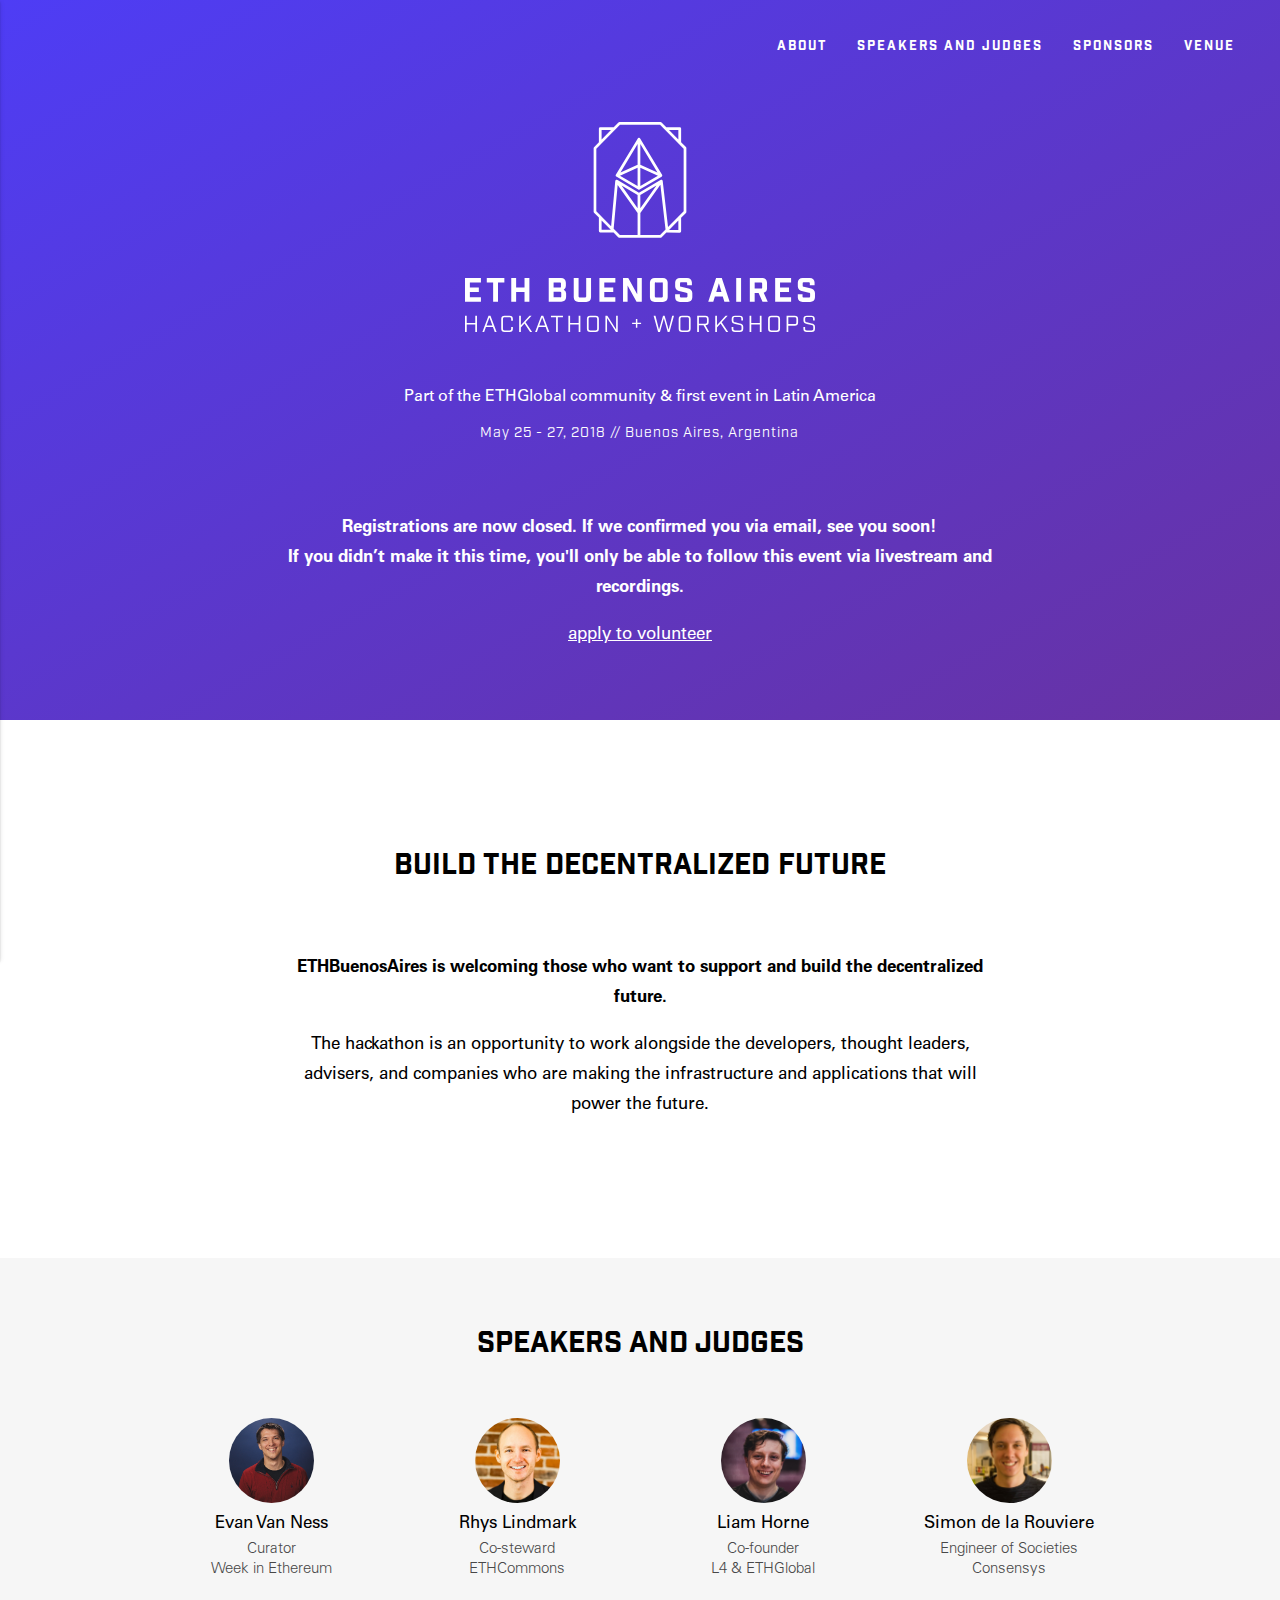
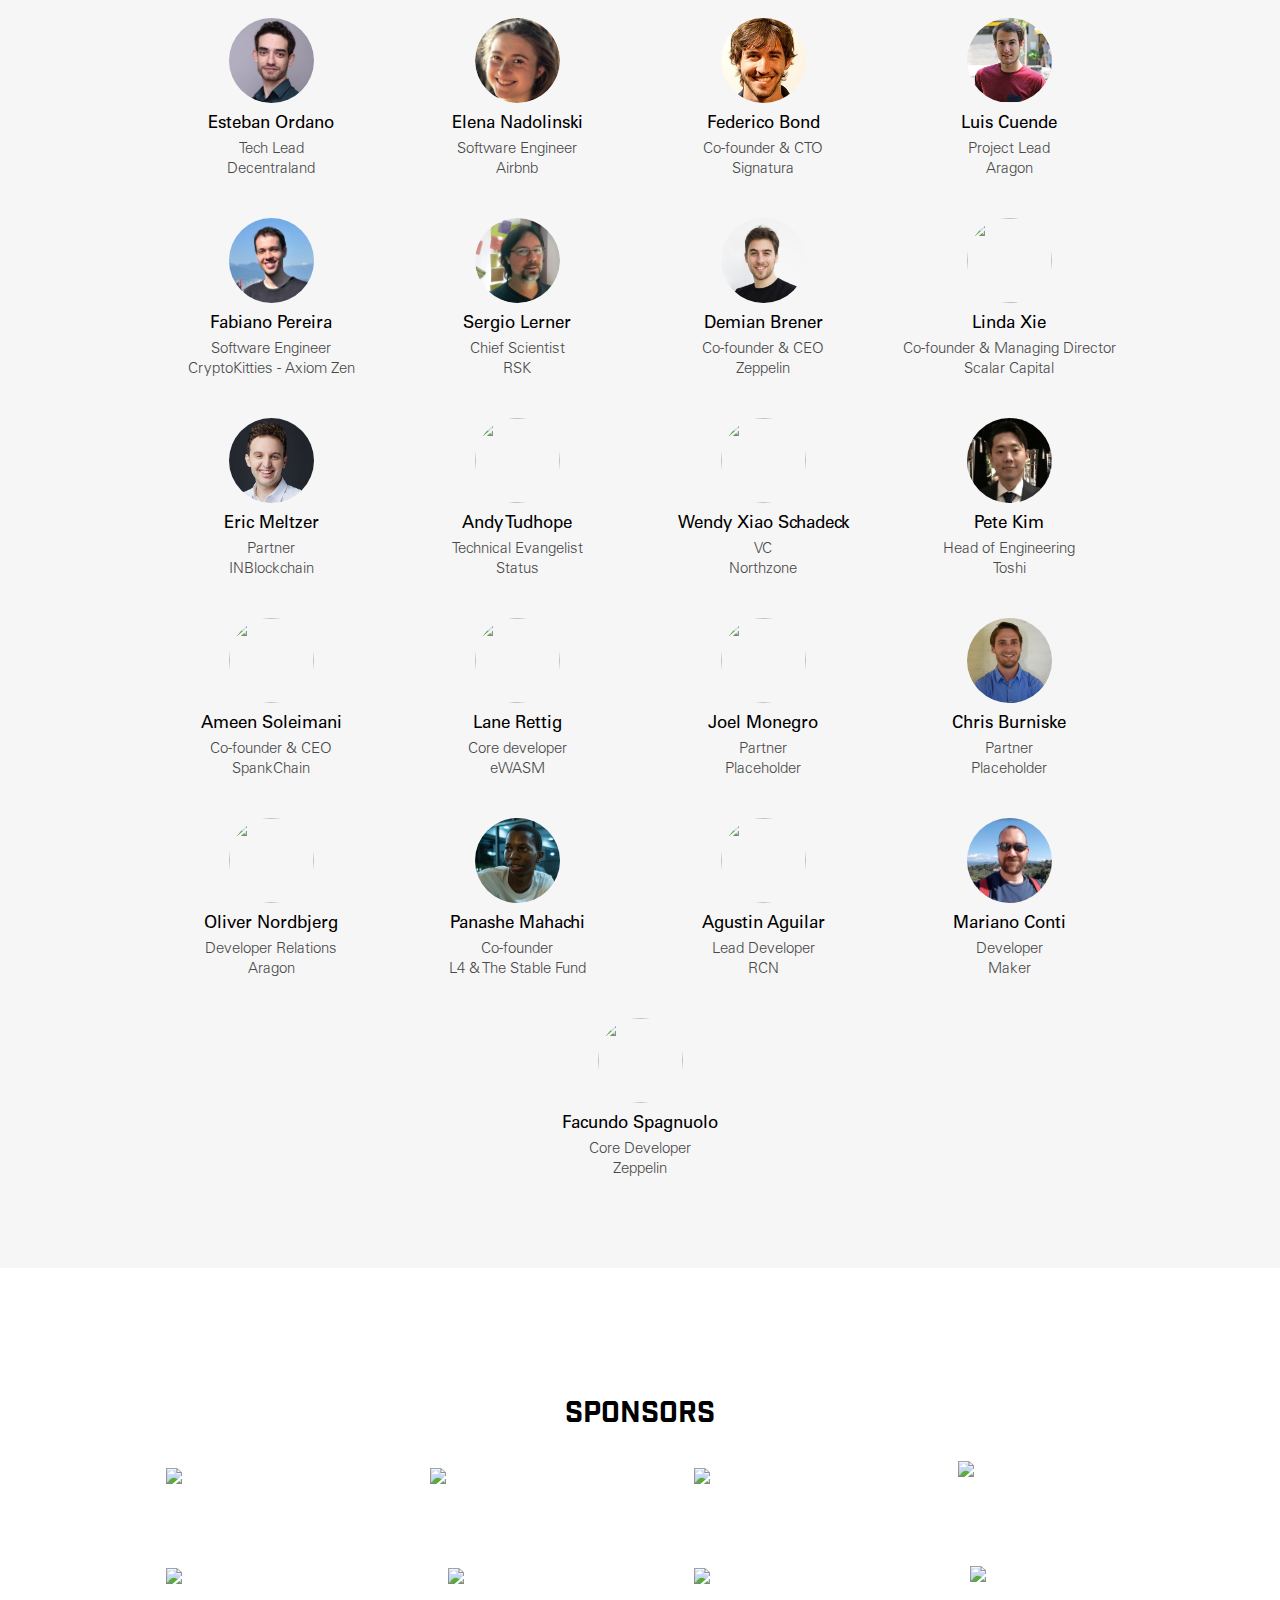
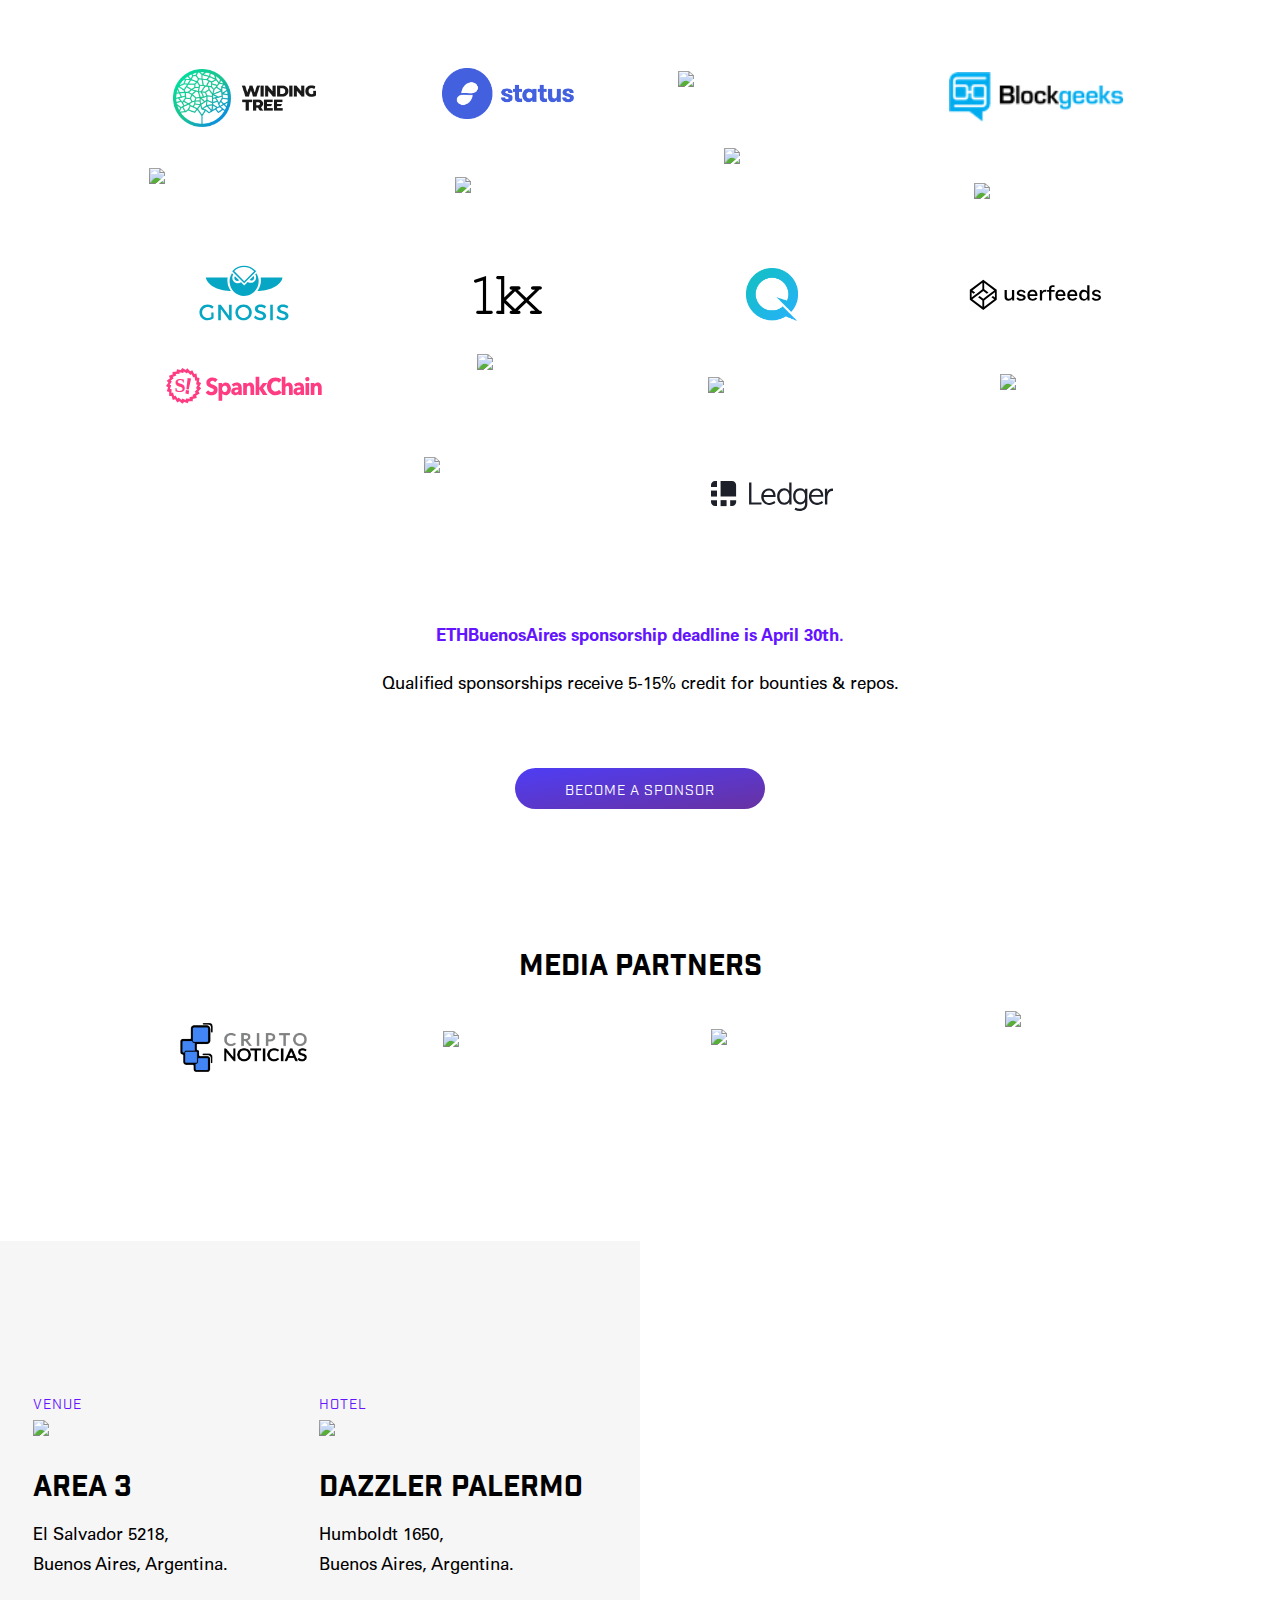
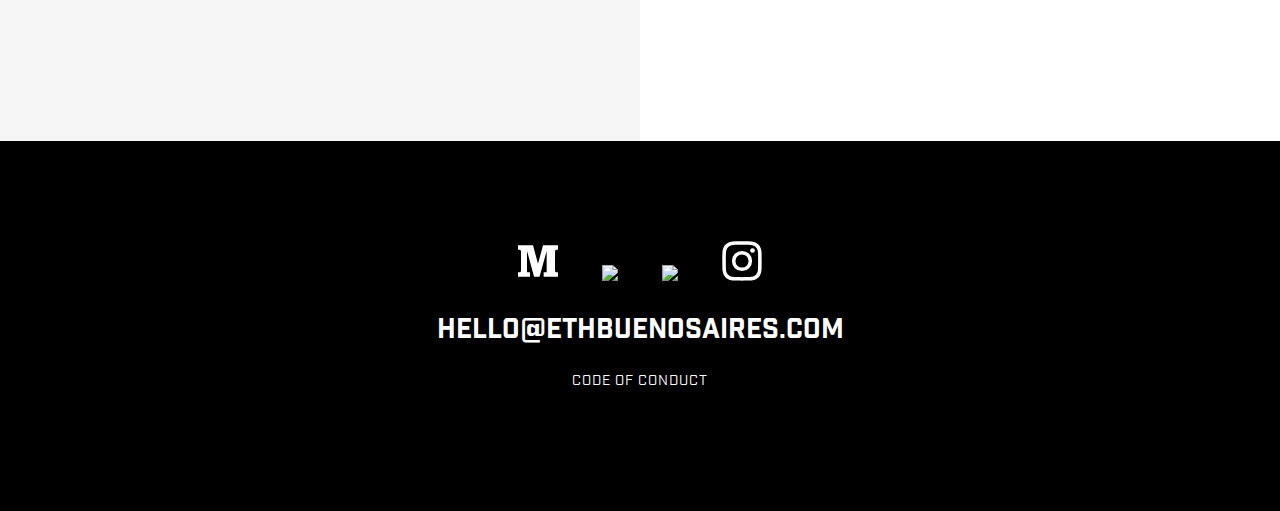
==== commit 307acdcf: "Update to close registrations" ====
--- a/index.html
+++ b/index.html
@@ -87,9 +87,7 @@
             <img class="hide-on-med-and-up" src="./images/logo-mobile.svg"/> 
             <h5 class="valign">Part of the ETHGlobal community & first event in Latin America</h5>
             <h4>May 25 - 27, 2018 // Buenos Aires, Argentina</h4>
-            <h4>Talks will be livestreamed and recorded – check back soon!</h4>
-            <br/>
-            <h4>Registrations are now closed. If we confirmed you, see you soon! If you didn’t make it this time, don’t fret. We’ll host it again!</h4>
+            <h3>Registrations are now closed. If we confirmed you via email, see you soon! <br/>If you didn’t make it this time, you'll only be able to follow this event via livestream and recordings.</h3>
             <p><a class="text-link" href="https://docs.google.com/forms/d/e/1FAIpQLSctgZDAWs3iRHwuKO82KSvslnz7wkkYltSnnZ9ty54QoVmKfQ/viewform" target="_blank">apply to volunteer</a></p>
           </div>
         </div>
@@ -231,11 +229,6 @@
             <img src="./images/speakers/facundo_spagnuolo.png" class="circle responsive-img speakers-img">
             <p class="speakers-text">Facundo Spagnuolo</p>
             <p class="speakers-subtitle">Core Developer</br>Zeppelin</p>
-          </div>
-          <div class="speakers-box">
-            <img src="./images/speakers/joe_urgo.jpg" class="circle responsive-img speakers-img">
-            <p class="speakers-text">Joe Urgo</p>
-            <p class="speakers-subtitle">Co-Founder & Operations Lead</br>District0x</p>
           </div>
         </div>
       </div>
@@ -364,7 +357,7 @@
     <section class="valign-wrapper" id="contact">
       <div class="valign">
         <div class="row">
-          <a class="social-media" target="_blank" href="https://medium.com/ethbuenosaires">
+          <a class="social-media" target="_blank" href="https:/medium.com/@ethbuenosaires/">
             <img src="./images/Medium.svg">
           </a>
           <a class="social-media" target="_blank" href="https://github.com/ethbuenosaires/">
--- a/css/style.css
+++ b/css/style.css
@@ -35,6 +35,9 @@
   padding: 100px;
   overflow: hidden;
   text-align: center;
+}
+section#home {
+    padding: 50px;
 }
 button {
   outline: none;
@@ -149,7 +152,7 @@
 /*HOME*/
 #principal {
   background: linear-gradient(to bottom right, #4E3DF5 , #6832A2);
-  height: 100vh;
+  height: 80vh;
   color: white;
   padding: 0;
   margin: 0;
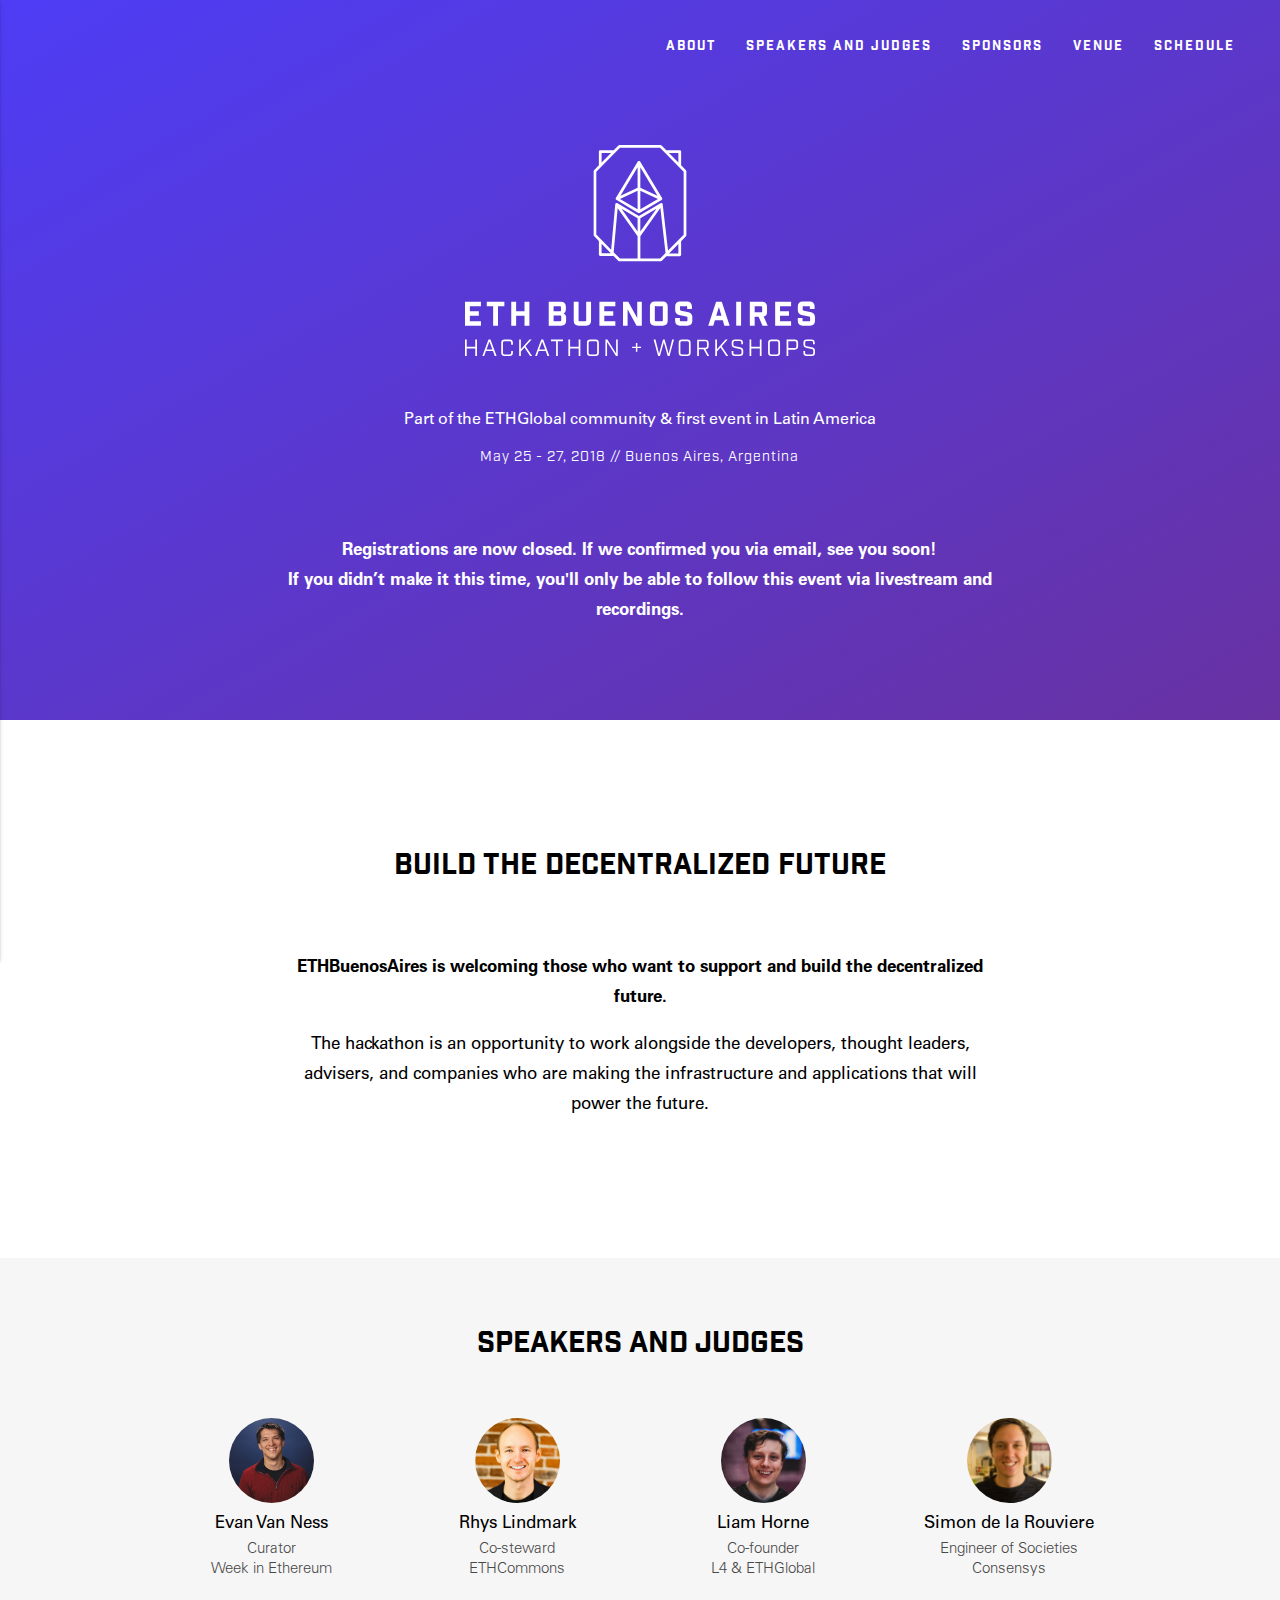
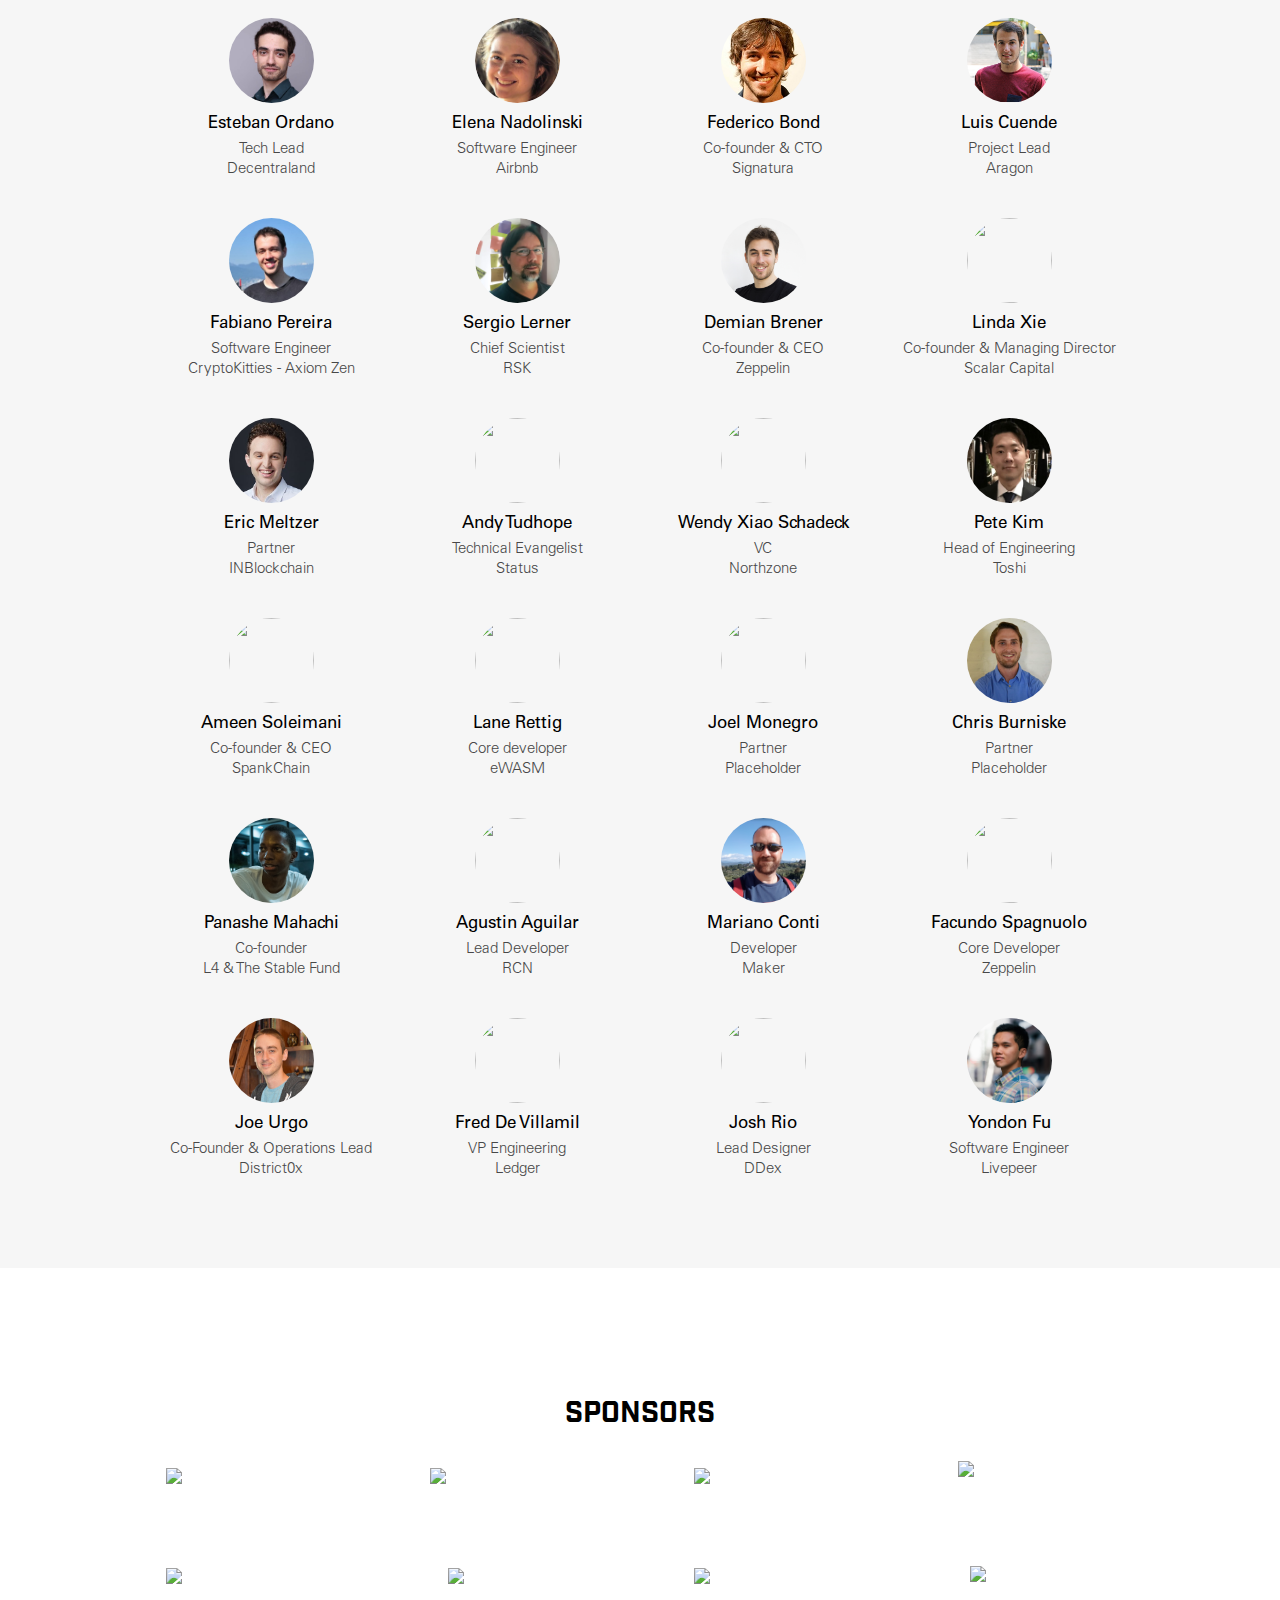
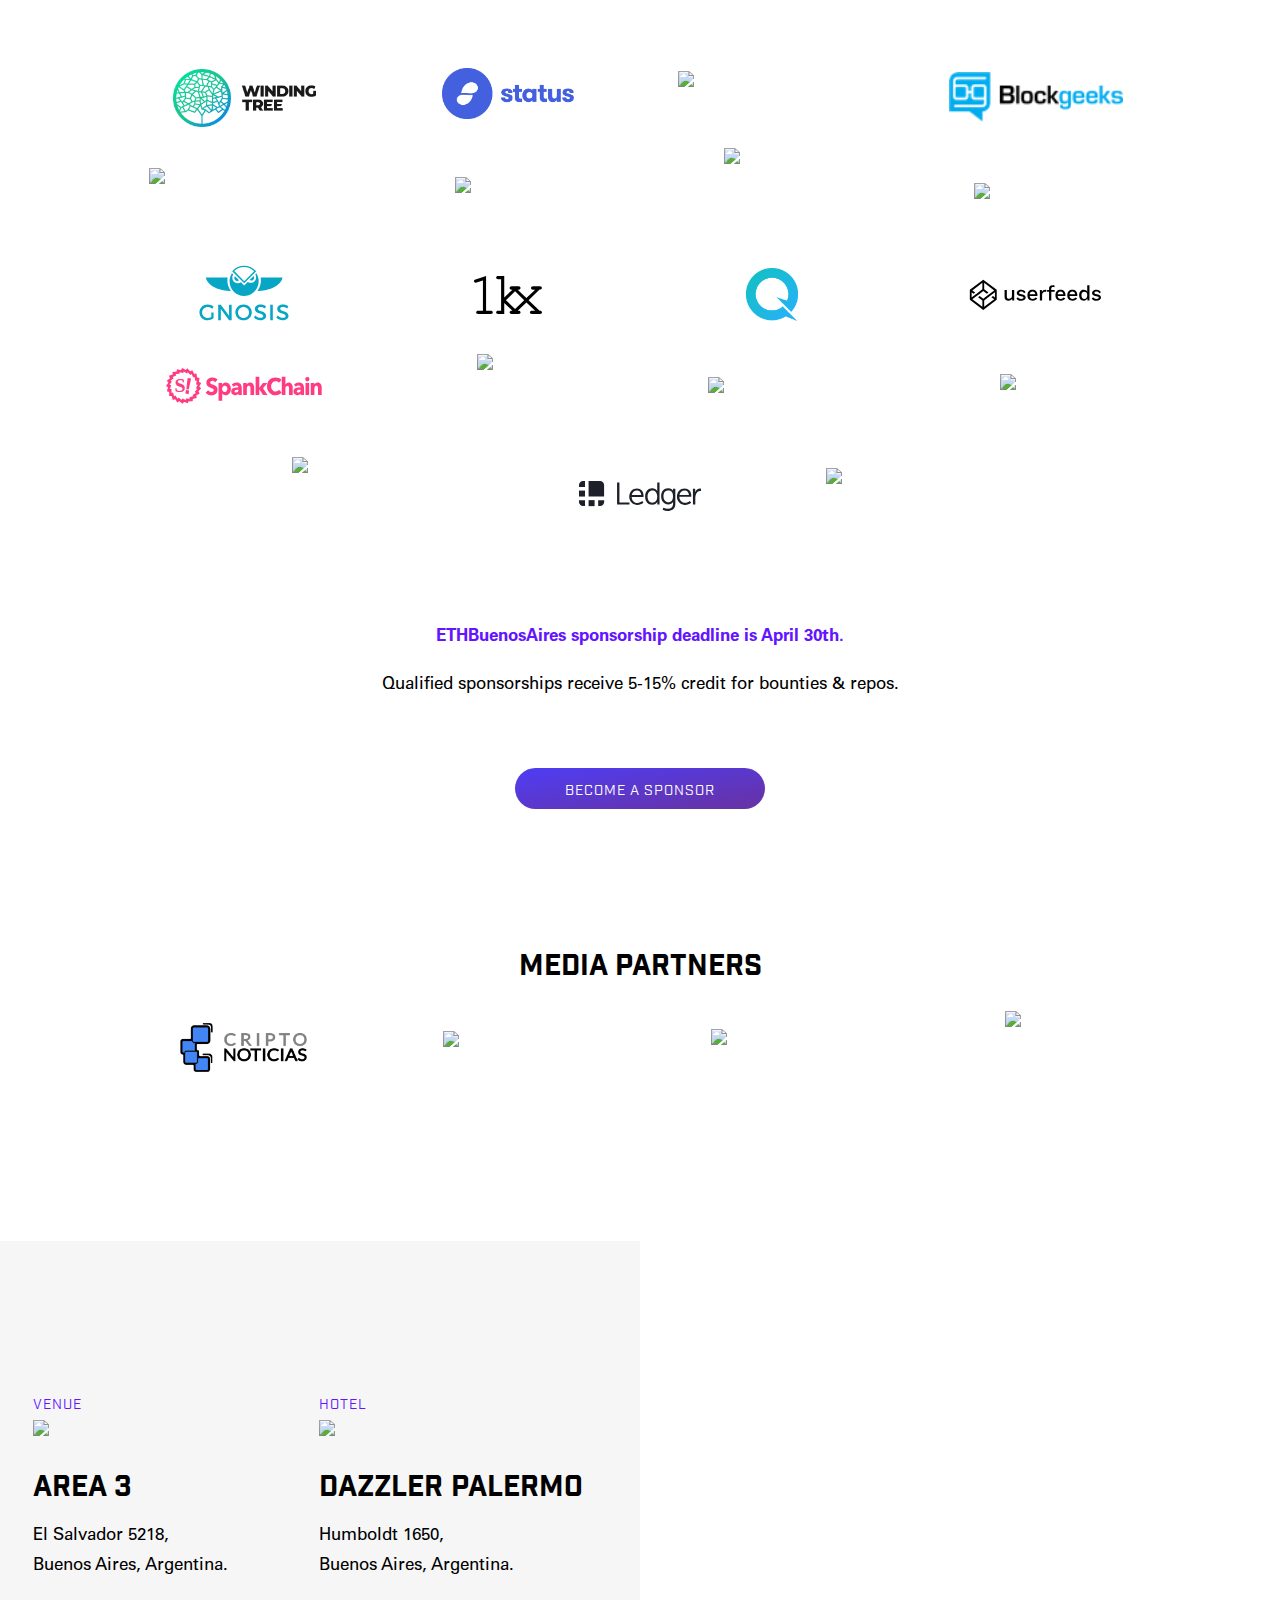
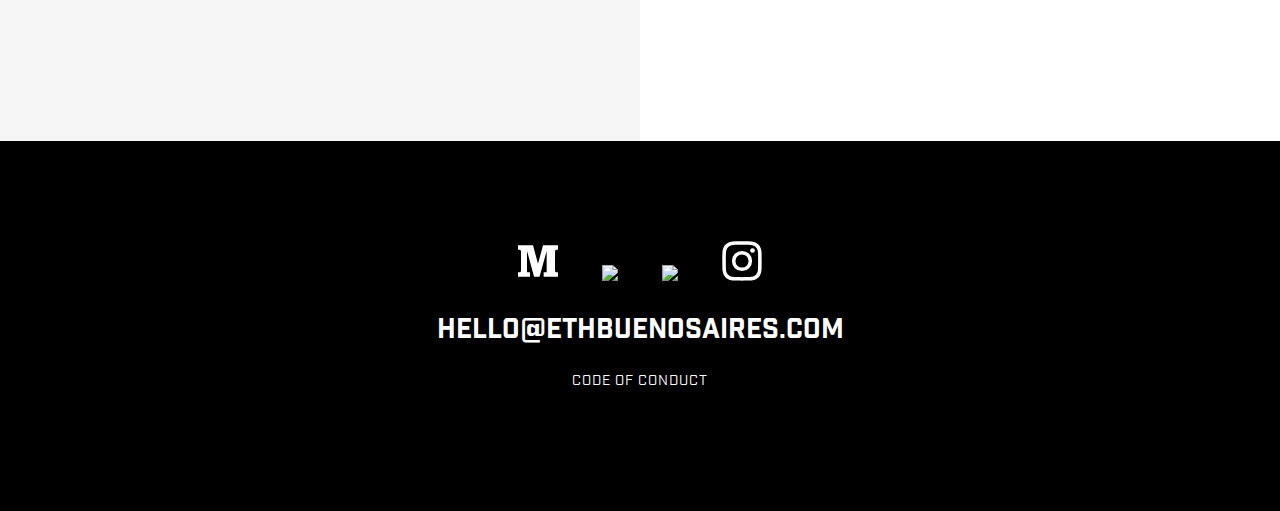
==== commit 27f0ffc0: "new speaker" ====
--- a/index.html
+++ b/index.html
@@ -68,6 +68,7 @@
             <li><a class="menu-text" href="#speakers-and-judges">SPEAKERS AND JUDGES</a></li>
             <li><a class="menu-text" href="#sponsors">SPONSORS</a></li>
             <li><a class="menu-text" href="#venue">VENUE</a></li>
+            <li><a class="menu-text" href="/schedule/">SCHEDULE</a></li>
             <!-- <li><a class="menu-text" href="#faq">FAQ</a></li> -->
           </ul>
           <ul class="side-nav" id="mobile-nav">
@@ -76,6 +77,7 @@
             <li class="valign-wrapper"><a class="menu-text sidenav-close" href="#speakers-and-judges">SPEAKERS AND JUDGES</a></li>
             <li class="valign-wrapper"><a class="menu-text sidenav-close" href="#sponsors">SPONSORS</a></li>
             <li class="valign-wrapper"><a class="menu-text sidenav-close" href="#venue">VENUE</a></li>
+            <li class="valign-wrapper"><a class="menu-text sidenav-close" href="/schedule/">SCHEDULE</a></li>
             <!-- <li class="valign-wrapper"><a class="menu-text sidenav-close" href="#faq">FAQ</a></li> -->
           </ul>
         </div>
@@ -88,7 +90,6 @@
             <h5 class="valign">Part of the ETHGlobal community & first event in Latin America</h5>
             <h4>May 25 - 27, 2018 // Buenos Aires, Argentina</h4>
             <h3>Registrations are now closed. If we confirmed you via email, see you soon! <br/>If you didn’t make it this time, you'll only be able to follow this event via livestream and recordings.</h3>
-            <p><a class="text-link" href="https://docs.google.com/forms/d/e/1FAIpQLSctgZDAWs3iRHwuKO82KSvslnz7wkkYltSnnZ9ty54QoVmKfQ/viewform" target="_blank">apply to volunteer</a></p>
           </div>
         </div>
       </section>
@@ -206,11 +207,6 @@
             <p class="speakers-subtitle">Partner</br>Placeholder</p>
           </div>
           <div class="speakers-box">
-            <img src="./images/speakers/oliver_headshot.png" class="circle responsive-img speakers-img">
-            <p class="speakers-text">Oliver Nordbjerg</p>
-            <p class="speakers-subtitle">Developer Relations</br>Aragon</p>
-          </div>
-          <div class="speakers-box">
             <img src="./images/speakers/panashe_mahachi.jpg" class="circle responsive-img speakers-img">
             <p class="speakers-text">Panashe Mahachi</p>
             <p class="speakers-subtitle">Co-founder</br>L4 & The Stable Fund</p>
@@ -229,6 +225,26 @@
             <img src="./images/speakers/facundo_spagnuolo.png" class="circle responsive-img speakers-img">
             <p class="speakers-text">Facundo Spagnuolo</p>
             <p class="speakers-subtitle">Core Developer</br>Zeppelin</p>
+          </div>
+          <div class="speakers-box">
+            <img src="./images/speakers/joe_urgo.jpg" class="circle responsive-img speakers-img">
+            <p class="speakers-text">Joe Urgo</p>
+            <p class="speakers-subtitle">Co-Founder & Operations Lead</br>District0x</p>
+          </div>
+          <div class="speakers-box">
+            <img src="./images/speakers/fred_de_villamil.jpeg" class="circle responsive-img speakers-img">
+            <p class="speakers-text">Fred De Villamil</p>
+            <p class="speakers-subtitle">VP Engineering</br>Ledger</p>
+          </div>
+          <div class="speakers-box">
+            <img src="./images/speakers/josh_rio.png" class="circle responsive-img speakers-img">
+            <p class="speakers-text">Josh Rio</p>
+            <p class="speakers-subtitle">Lead Designer</br>DDex</p>
+          </div>
+          <div class="speakers-box">
+            <img src="./images/speakers/yondon_fu.jpg" class="circle responsive-img speakers-img">
+            <p class="speakers-text">Yondon Fu</p>
+            <p class="speakers-subtitle">Software Engineer </br>Livepeer</p>
           </div>
         </div>
       </div>
@@ -315,6 +331,9 @@
           <a href="https://www.ledger.fr/" target="_blank" alt="Ledger" title="Ledger" id="sponsor-ledger">
             <img src="./images/sponsors/ledger.svg" />
           </a>
+          <a href="https://new.consensys.net/" target="_blank" alt="Consensys" title="Consensys" id="sponsor-consensys">
+            <img src="./images/sponsors/consensys.png" />
+          </a>
         </div>
         <h3>ETHBuenosAires sponsorship deadline is April 30th.</h3>
         <p>Qualified sponsorships receive 5-15% credit for bounties & repos.</p>
@@ -333,7 +352,6 @@
           <a href="http://www.zeroknowledge.fm/" target="_blank" alt="Zk" title="Zk" id="sponsor-zk">
             <img src="./images/sponsors/zk.svg" />
           </a>
-          
         </div>
       </div>
     </section>
@@ -357,7 +375,7 @@
     <section class="valign-wrapper" id="contact">
       <div class="valign">
         <div class="row">
-          <a class="social-media" target="_blank" href="https:/medium.com/@ethbuenosaires/">
+          <a class="social-media" target="_blank" href="https://medium.com/ethbuenosaires">
             <img src="./images/Medium.svg">
           </a>
           <a class="social-media" target="_blank" href="https://github.com/ethbuenosaires/">
--- a/css/responsive.css
+++ b/css/responsive.css
@@ -1,11 +1,11 @@
 /*MEDIA SIZE*/
 
 @media (max-width: 600px) { /*Para monitores small*/
-	.valign-wrapper {height: auto!important;}
+	.valign-wrapper { height: auto!important; }
 	section { padding: 30px 15px; }
-	#principal {height: auto;}
+	#principal { height: auto; }
 	#home button { margin-top: 15px; }
-	#home img { width: 105px; }
+	#home img, #schedule-home img { width: 105px; }
 	h2 { font-size: 25px; }
 	h3 { font-size: 16px; }
 	h5 { line-height: 27px; }
@@ -13,13 +13,28 @@
 	.contact-link { font-size: 14px; font-family: 'Industry-Black'; letter-spacing: 1px; }
 	.social-media-link img { width: 30px; }
 	.details { font-size: 13px; }
-	#map { height: 50vh; }
+	#map { height: 50vh !important; }
 	.venue-box { text-align: center; padding: 30px 15px !important; }
   nav a { padding-right: 0px; padding-left: 0px; margin: 0; }
-	.button-collapse {margin: 2px 0!important;}
+	.button-collapse { margin: 2px 0 !important; }
 	nav ul a { color: white; }
   nav ul { background-color: black; }
-	nav ul a:hover {line-height: 48px!important;}
-	nav {height: 69px;}
-	nav .button-collapse {margin: -6px!important;}
+	nav ul a:hover { line-height: 48px !important; }
+	nav { height: 69px; }
+	nav .button-collapse { margin: -6px !important; }
+	.tab-container { position: absolute; bottom: 0; left: 0; width: 100%; }
+	.tab-container button.active, .tab-container button { padding: 10px 15px !important; line-height: 16px; }
+	.timeline { padding: 0 10px; }
+	.entry .title:before { right: -22px; }
+}
+
+@media (min-width: 600px) and (max-width: 820px) {
+	.tab-container { position: absolute; bottom: 0; left: 0; width: 100%; }
+	.tab-container button.active, .tab-container button { padding: 10px 15px !important; line-height: 16px; }
+	.timeline { padding: 0 10px; }
+	.entry .title:before { right: -22px; }
+}
+
+@media (min-width: 982px) and (max-width: 1150px) {
+	#map { height: 714px !important; }
 }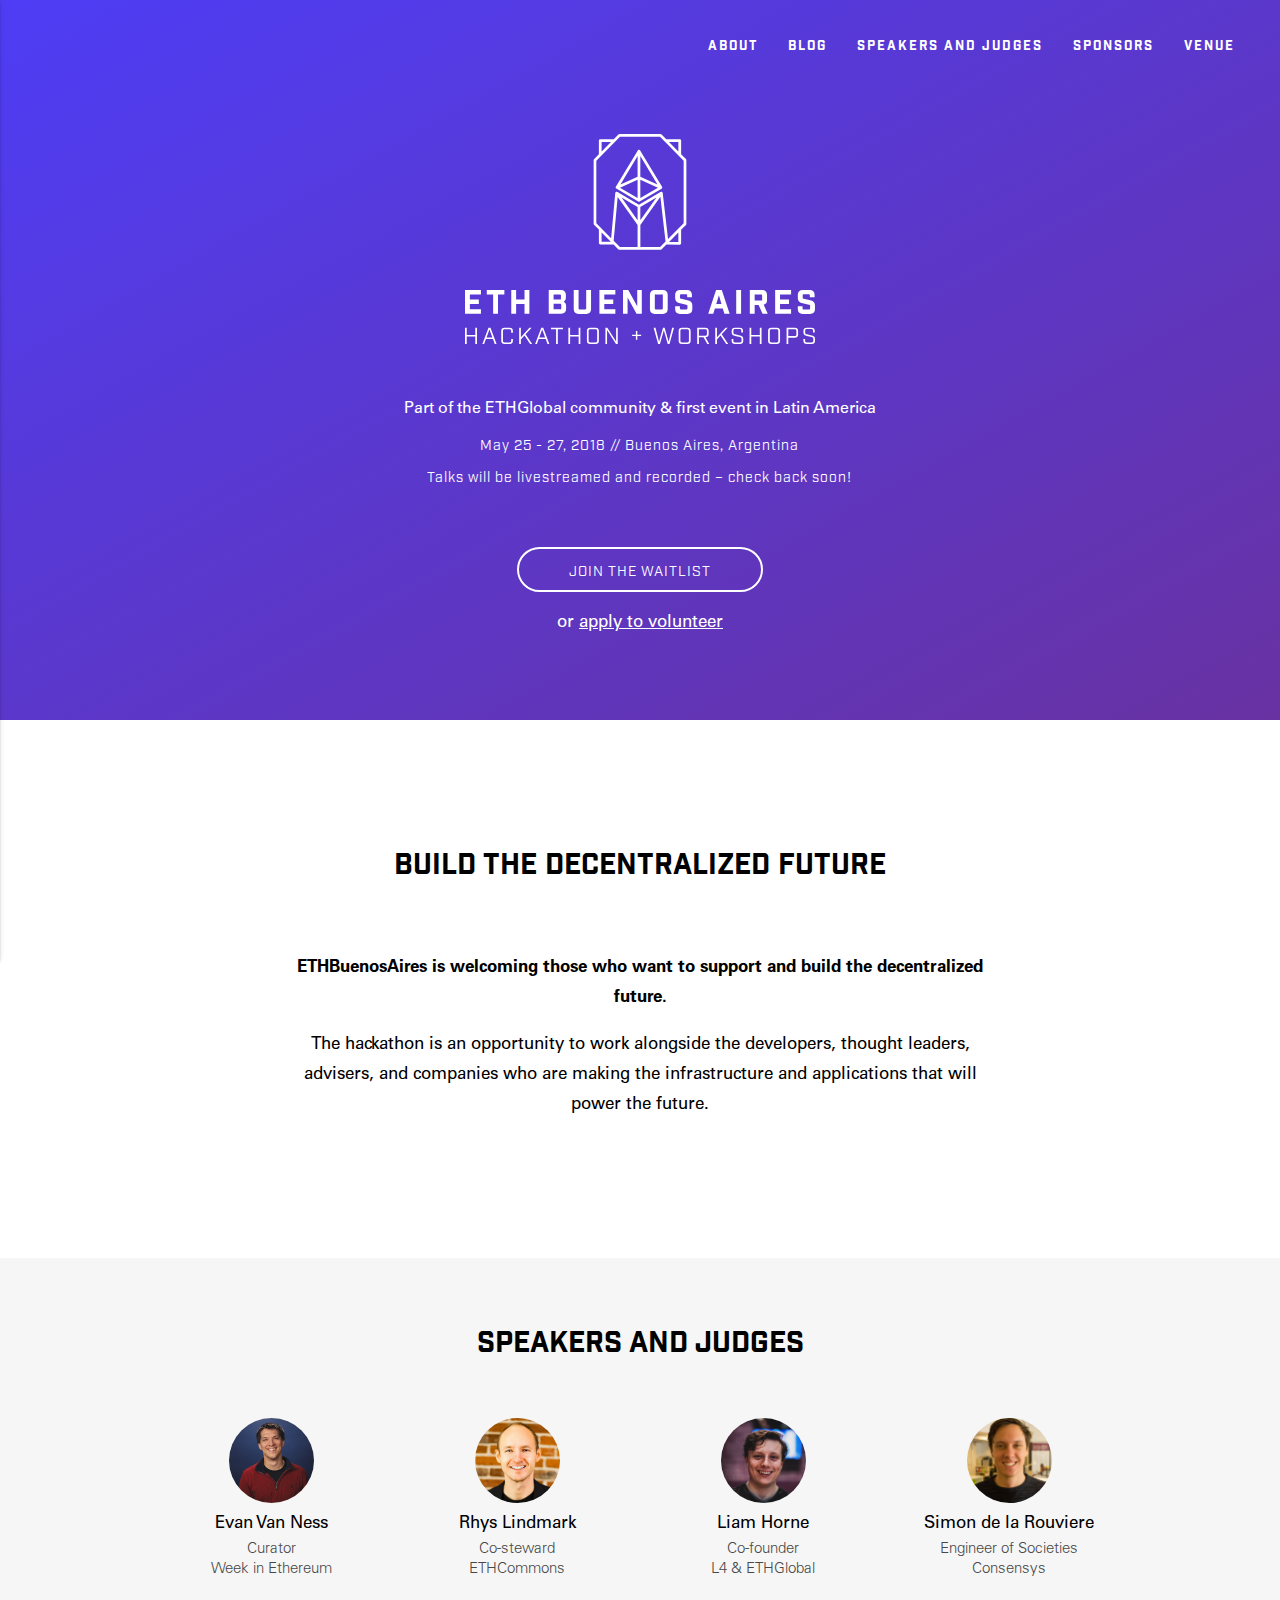
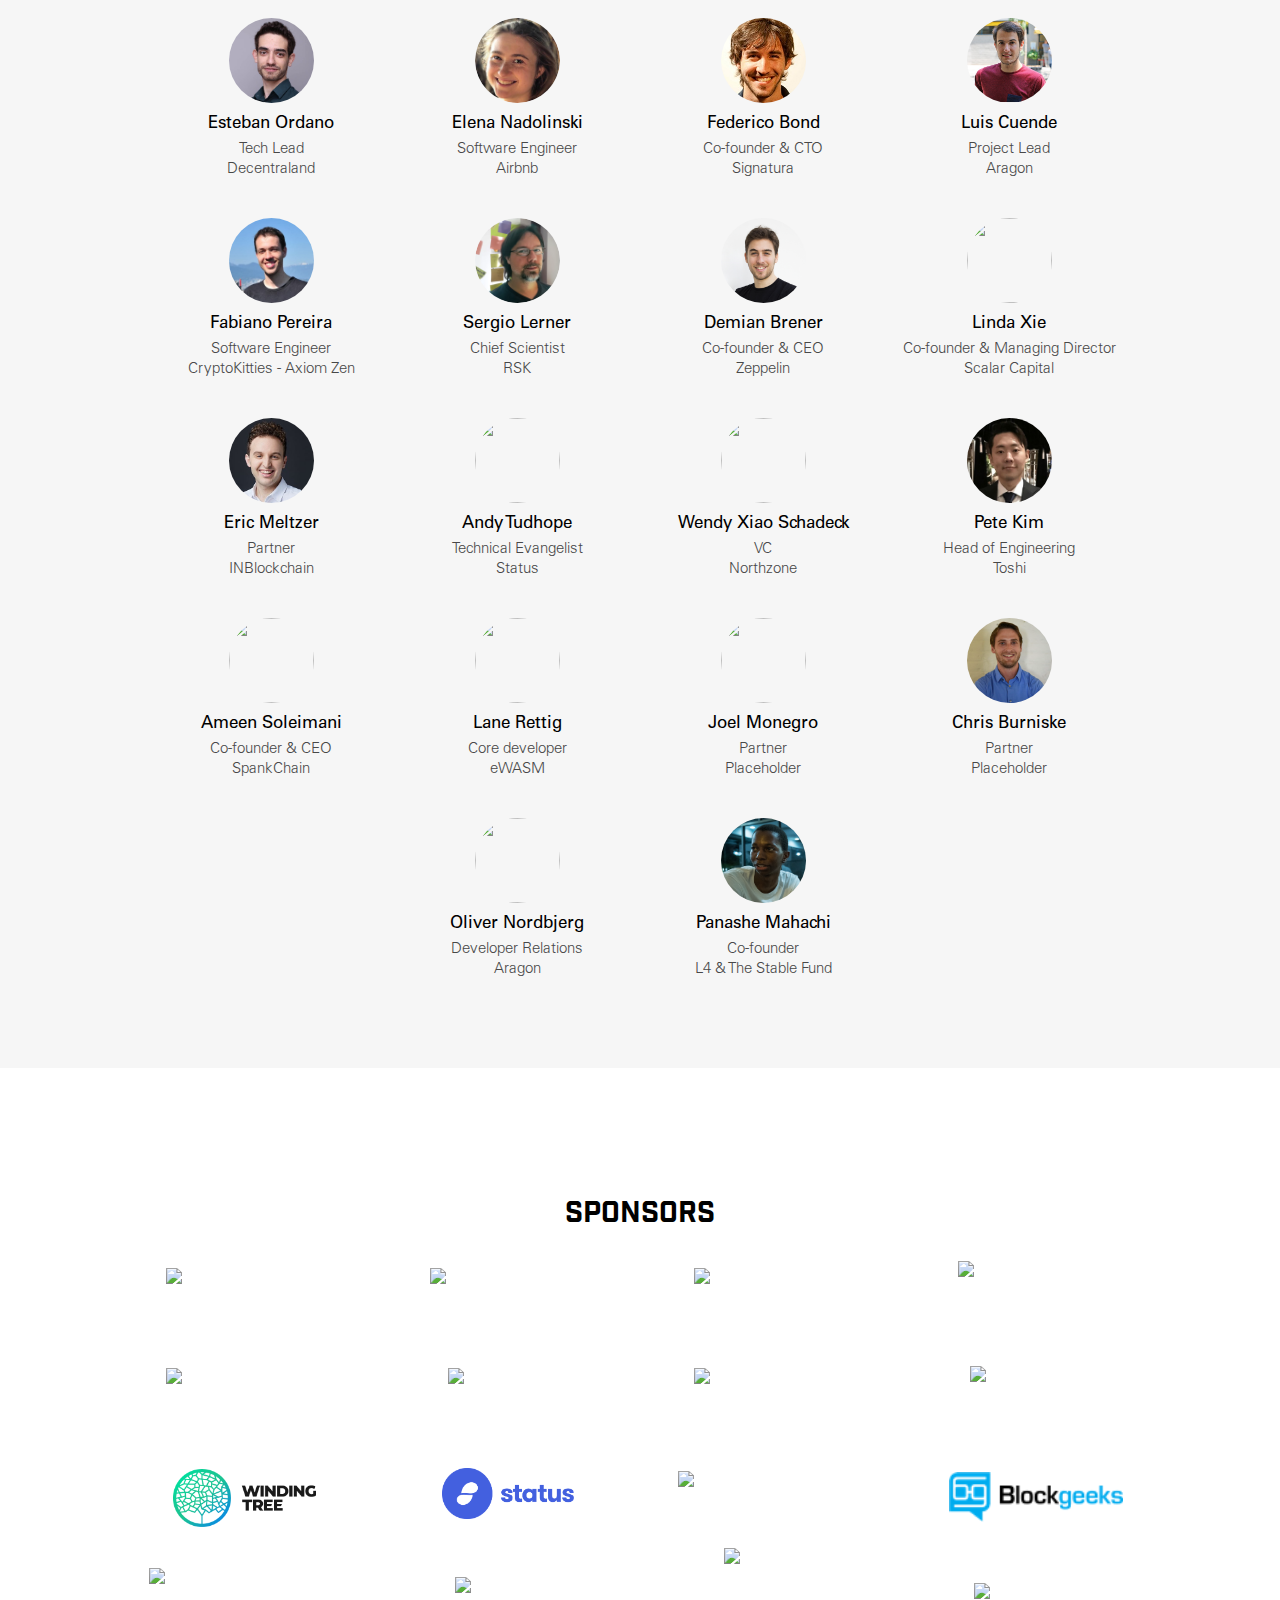
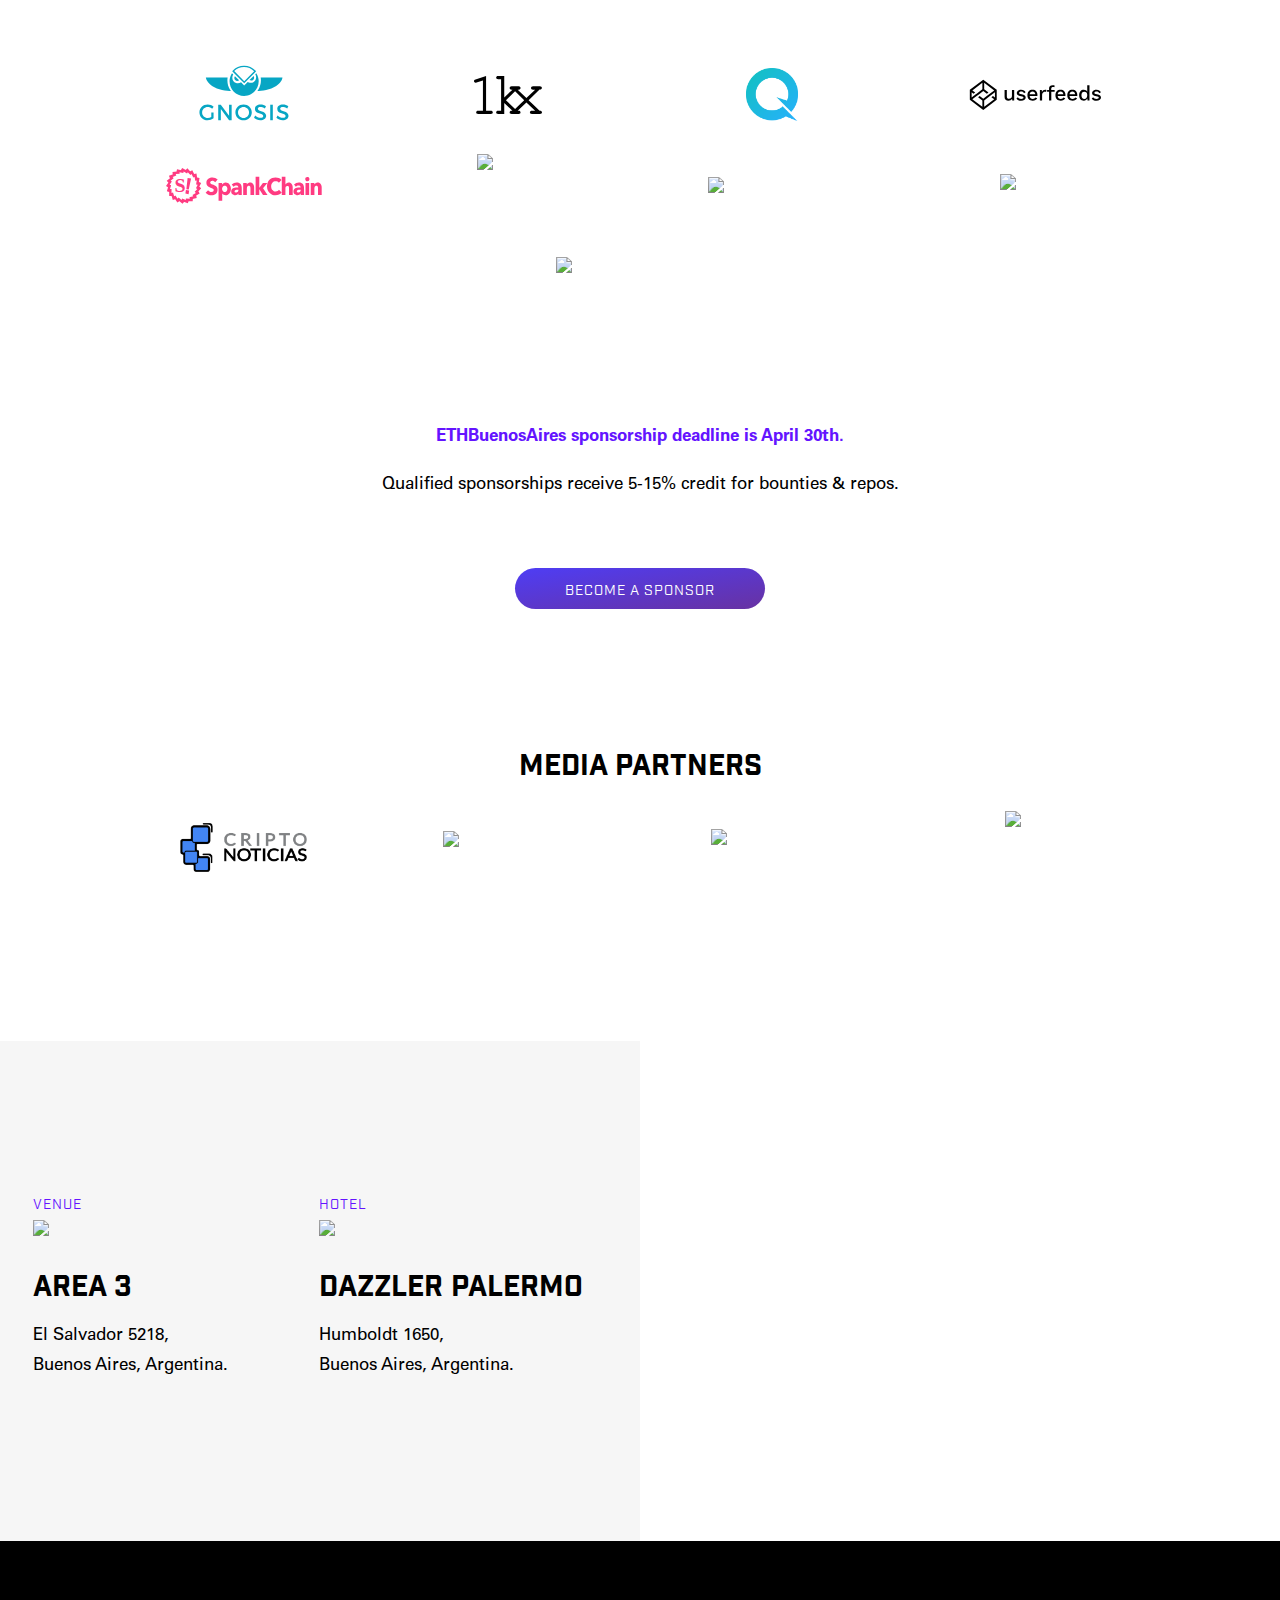
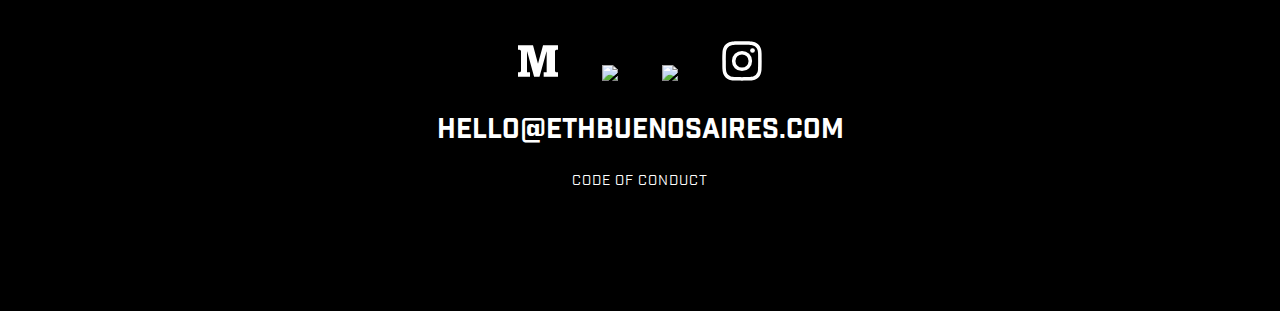
==== commit 78714264: "Added BLOG to navigations." ====
--- a/index.html
+++ b/index.html
@@ -65,19 +65,19 @@
           <a href="#" data-activates="mobile-nav" class="button-collapse"><i class="fa fa-bars" aria-hidden="true"></i></a>
           <ul class="right hide-on-med-and-down">
             <li><a class="menu-text" href="#about">ABOUT</a></li>
+            <li><a class="menu-text" target="_blank" href="https://medium.com/@ethbuenosaires">BLOG</a></li>
             <li><a class="menu-text" href="#speakers-and-judges">SPEAKERS AND JUDGES</a></li>
             <li><a class="menu-text" href="#sponsors">SPONSORS</a></li>
             <li><a class="menu-text" href="#venue">VENUE</a></li>
-            <li><a class="menu-text" href="/schedule/">SCHEDULE</a></li>
             <!-- <li><a class="menu-text" href="#faq">FAQ</a></li> -->
           </ul>
           <ul class="side-nav" id="mobile-nav">
             <li><a class="sidenav-close close-link" href="#!">X</a></li>
             <li class="valign-wrapper"><a class="menu-text sidenav-close" href="#about">ABOUT</a></li>
+            <li class="valign-wrapper"><a class="menu-text sidenav-close" target="_blank" href="https://medium.com/@ethbuenosaires">BLOG</a></li>
             <li class="valign-wrapper"><a class="menu-text sidenav-close" href="#speakers-and-judges">SPEAKERS AND JUDGES</a></li>
             <li class="valign-wrapper"><a class="menu-text sidenav-close" href="#sponsors">SPONSORS</a></li>
             <li class="valign-wrapper"><a class="menu-text sidenav-close" href="#venue">VENUE</a></li>
-            <li class="valign-wrapper"><a class="menu-text sidenav-close" href="/schedule/">SCHEDULE</a></li>
             <!-- <li class="valign-wrapper"><a class="menu-text sidenav-close" href="#faq">FAQ</a></li> -->
           </ul>
         </div>
@@ -89,7 +89,9 @@
             <img class="hide-on-med-and-up" src="./images/logo-mobile.svg"/> 
             <h5 class="valign">Part of the ETHGlobal community & first event in Latin America</h5>
             <h4>May 25 - 27, 2018 // Buenos Aires, Argentina</h4>
-            <h3>Registrations are now closed. If we confirmed you via email, see you soon! <br/>If you didn’t make it this time, you'll only be able to follow this event via livestream and recordings.</h3>
+            <h4>Talks will be livestreamed and recorded – check back soon!</h4>
+            <a href="https://docs.google.com/forms/d/e/1FAIpQLScAqWVEPfK79NL9aHLowTZAxlGrZp-atPMK3EYtWGQRcwQ8xA/viewform?usp=sf_link" target="_blank"><button class="details">JOIN THE WAITLIST</button></a>
+            <p>or <a class="text-link" href="https://docs.google.com/forms/d/e/1FAIpQLSctgZDAWs3iRHwuKO82KSvslnz7wkkYltSnnZ9ty54QoVmKfQ/viewform" target="_blank">apply to volunteer</a></p>
           </div>
         </div>
       </section>
@@ -207,44 +209,14 @@
             <p class="speakers-subtitle">Partner</br>Placeholder</p>
           </div>
           <div class="speakers-box">
+            <img src="./images/speakers/oliver_headshot.png" class="circle responsive-img speakers-img">
+            <p class="speakers-text">Oliver Nordbjerg</p>
+            <p class="speakers-subtitle">Developer Relations</br>Aragon</p>
+          </div>
+          <div class="speakers-box">
             <img src="./images/speakers/panashe_mahachi.jpg" class="circle responsive-img speakers-img">
             <p class="speakers-text">Panashe Mahachi</p>
             <p class="speakers-subtitle">Co-founder</br>L4 & The Stable Fund</p>
-          </div>
-          <div class="speakers-box">
-            <img src="./images/speakers/agustin_aguilar.jpg" class="circle responsive-img speakers-img">
-            <p class="speakers-text">Agustin Aguilar</p>
-            <p class="speakers-subtitle">Lead Developer</br>RCN</p>
-          </div>
-          <div class="speakers-box">
-            <img src="./images/speakers/mariano_conti.png" class="circle responsive-img speakers-img">
-            <p class="speakers-text">Mariano Conti</p>
-            <p class="speakers-subtitle">Developer</br>Maker</p>
-          </div>
-          <div class="speakers-box">
-            <img src="./images/speakers/facundo_spagnuolo.png" class="circle responsive-img speakers-img">
-            <p class="speakers-text">Facundo Spagnuolo</p>
-            <p class="speakers-subtitle">Core Developer</br>Zeppelin</p>
-          </div>
-          <div class="speakers-box">
-            <img src="./images/speakers/joe_urgo.jpg" class="circle responsive-img speakers-img">
-            <p class="speakers-text">Joe Urgo</p>
-            <p class="speakers-subtitle">Co-Founder & Operations Lead</br>District0x</p>
-          </div>
-          <div class="speakers-box">
-            <img src="./images/speakers/fred_de_villamil.jpeg" class="circle responsive-img speakers-img">
-            <p class="speakers-text">Fred De Villamil</p>
-            <p class="speakers-subtitle">VP Engineering</br>Ledger</p>
-          </div>
-          <div class="speakers-box">
-            <img src="./images/speakers/josh_rio.png" class="circle responsive-img speakers-img">
-            <p class="speakers-text">Josh Rio</p>
-            <p class="speakers-subtitle">Lead Designer</br>DDex</p>
-          </div>
-          <div class="speakers-box">
-            <img src="./images/speakers/yondon_fu.jpg" class="circle responsive-img speakers-img">
-            <p class="speakers-text">Yondon Fu</p>
-            <p class="speakers-subtitle">Software Engineer </br>Livepeer</p>
           </div>
         </div>
       </div>
@@ -328,12 +300,6 @@
           <a href="https://district0x.io/" target="_blank" alt="District0x" title="District0x" id="sponsor-district0x">
             <img src="./images/sponsors/district0x.svg" />
           </a>
-          <a href="https://www.ledger.fr/" target="_blank" alt="Ledger" title="Ledger" id="sponsor-ledger">
-            <img src="./images/sponsors/ledger.svg" />
-          </a>
-          <a href="https://new.consensys.net/" target="_blank" alt="Consensys" title="Consensys" id="sponsor-consensys">
-            <img src="./images/sponsors/consensys.png" />
-          </a>
         </div>
         <h3>ETHBuenosAires sponsorship deadline is April 30th.</h3>
         <p>Qualified sponsorships receive 5-15% credit for bounties & repos.</p>
@@ -352,6 +318,7 @@
           <a href="http://www.zeroknowledge.fm/" target="_blank" alt="Zk" title="Zk" id="sponsor-zk">
             <img src="./images/sponsors/zk.svg" />
           </a>
+          
         </div>
       </div>
     </section>
@@ -375,7 +342,7 @@
     <section class="valign-wrapper" id="contact">
       <div class="valign">
         <div class="row">
-          <a class="social-media" target="_blank" href="https://medium.com/ethbuenosaires">
+          <a class="social-media" target="_blank" href="https:/medium.com/@ethbuenosaires/">
             <img src="./images/Medium.svg">
           </a>
           <a class="social-media" target="_blank" href="https://github.com/ethbuenosaires/">
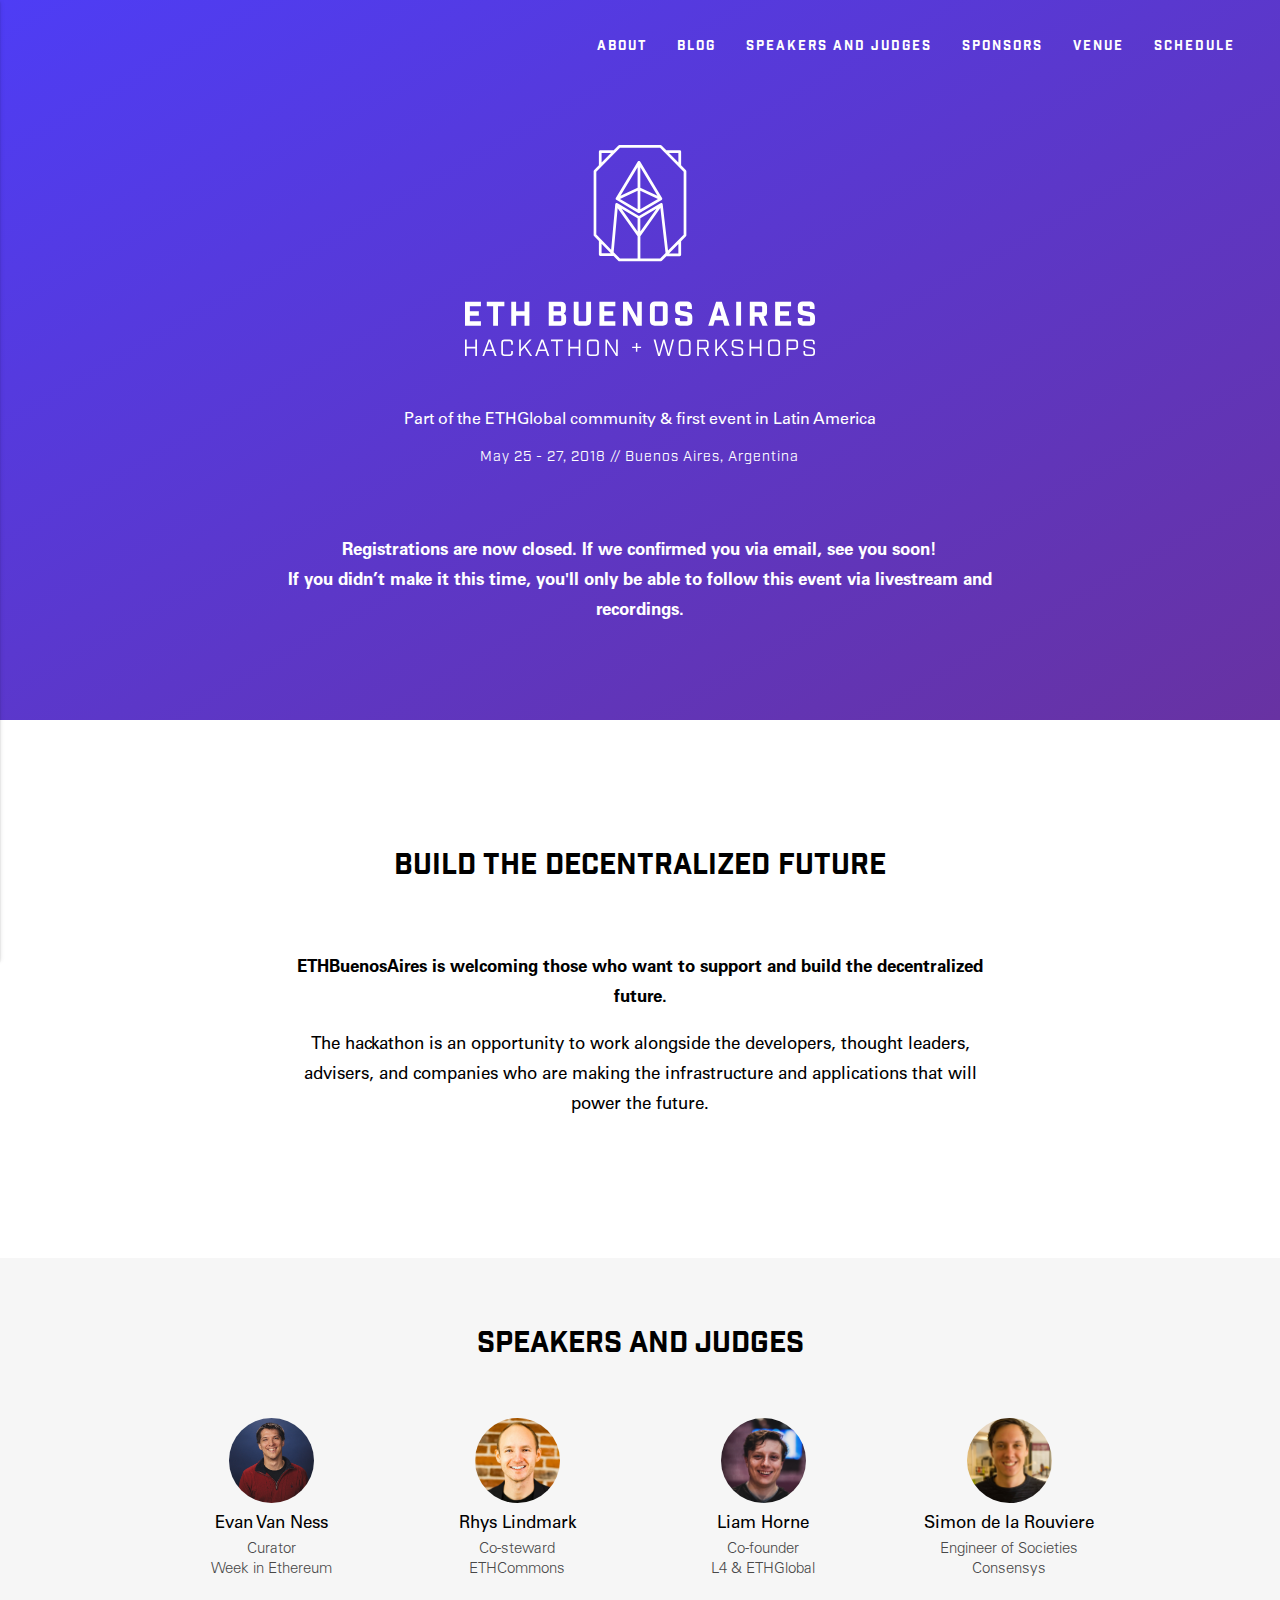
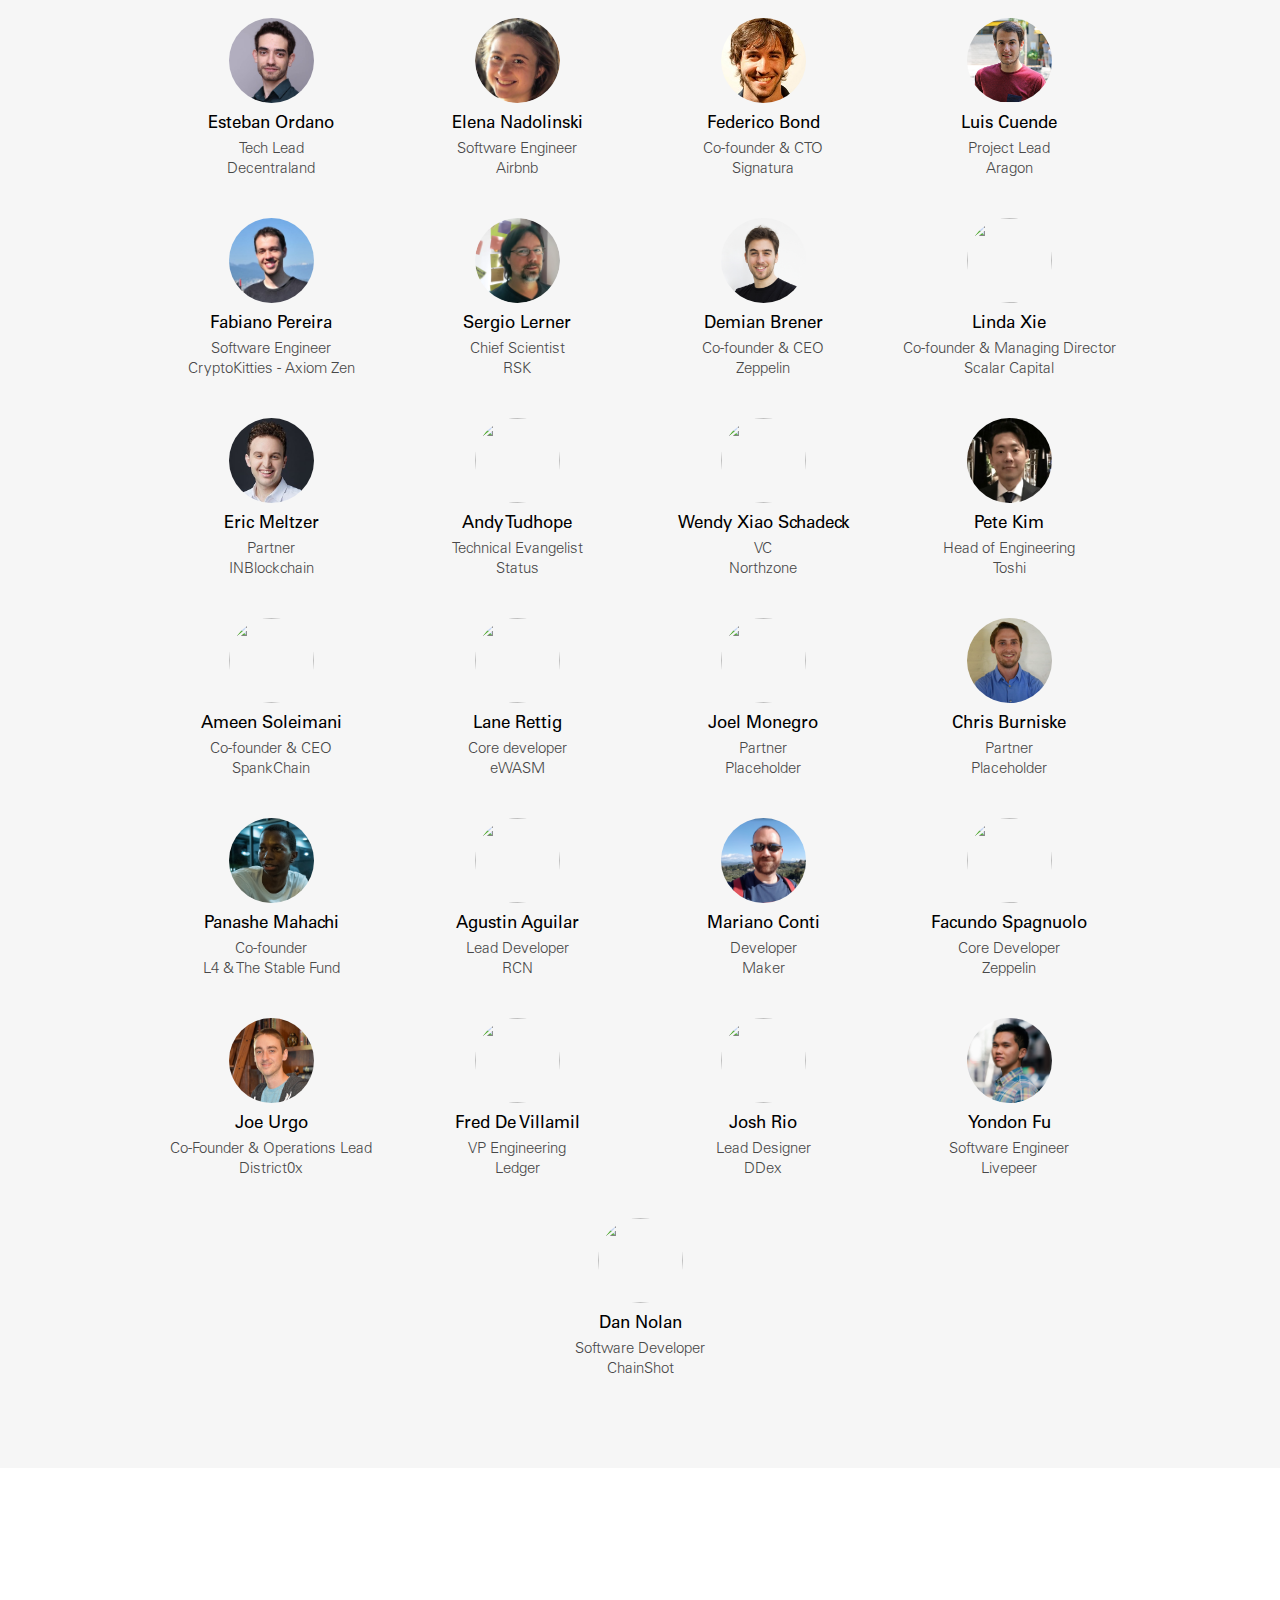
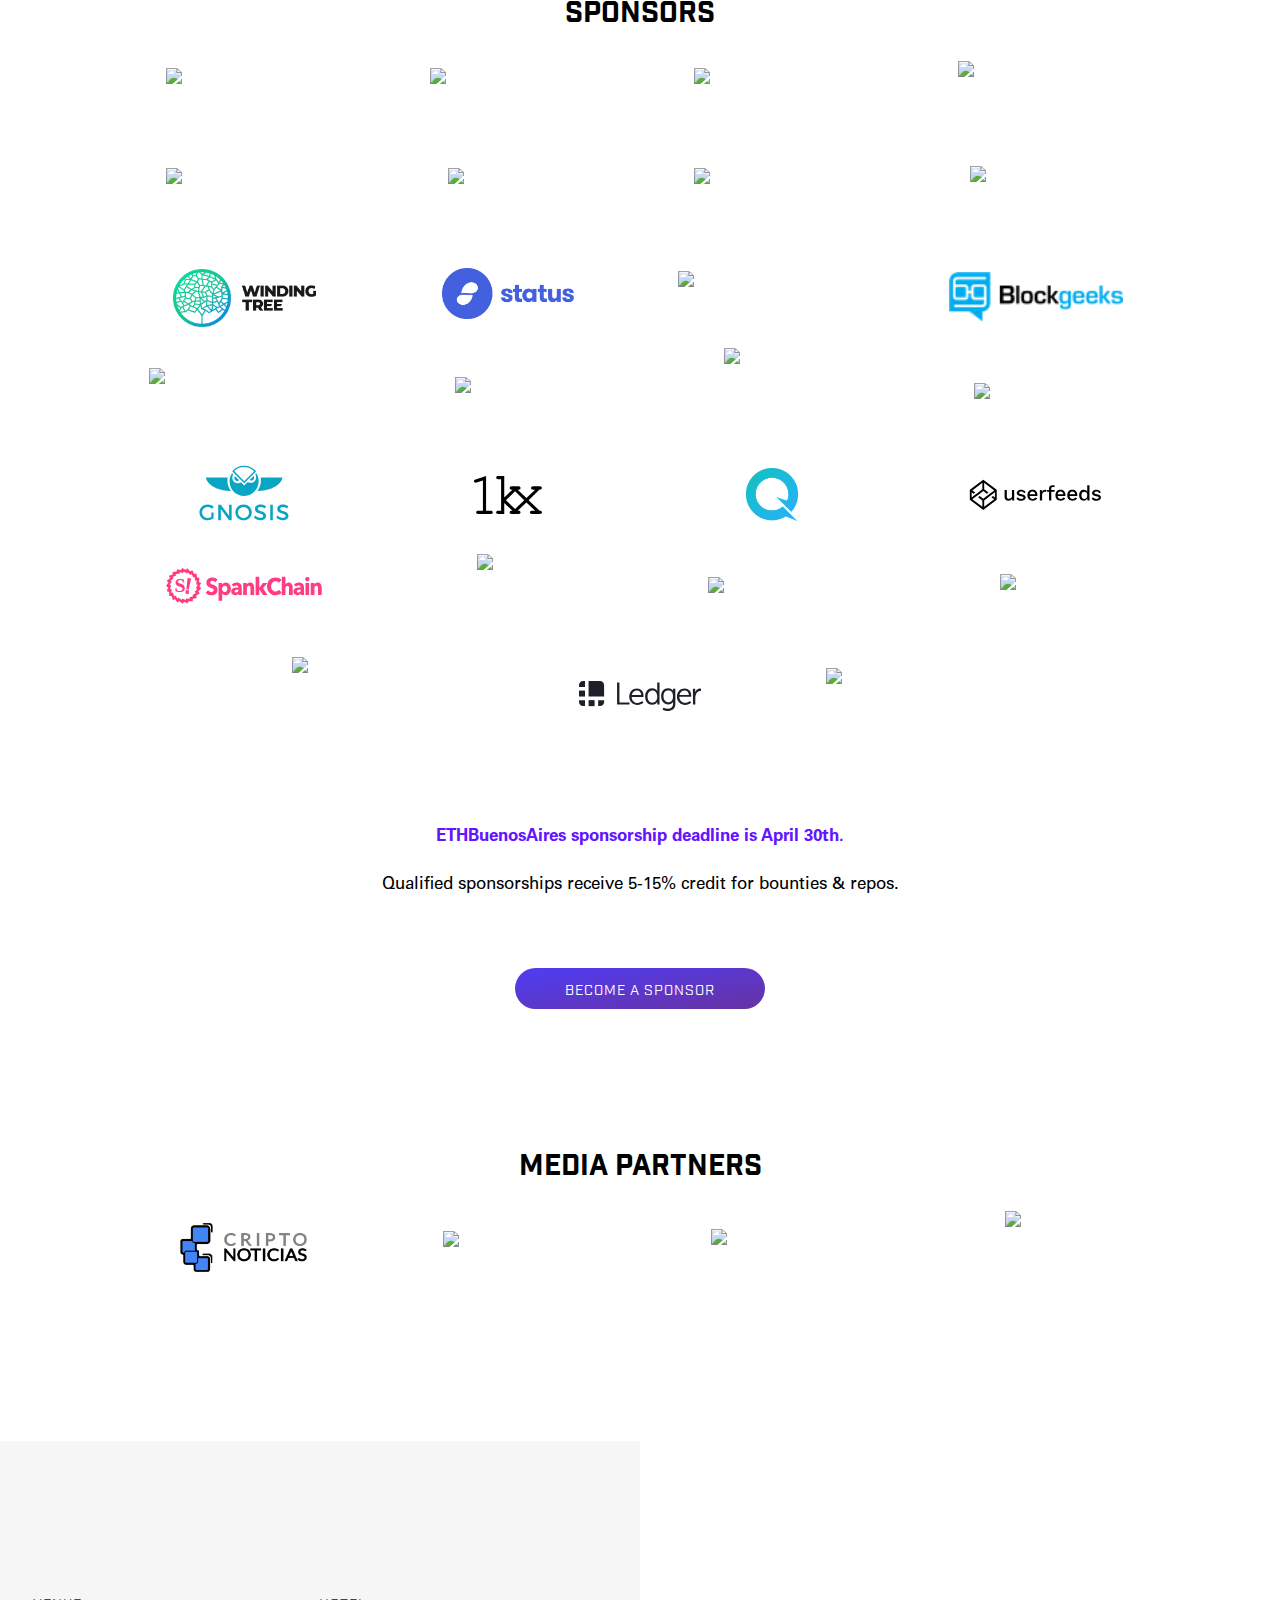
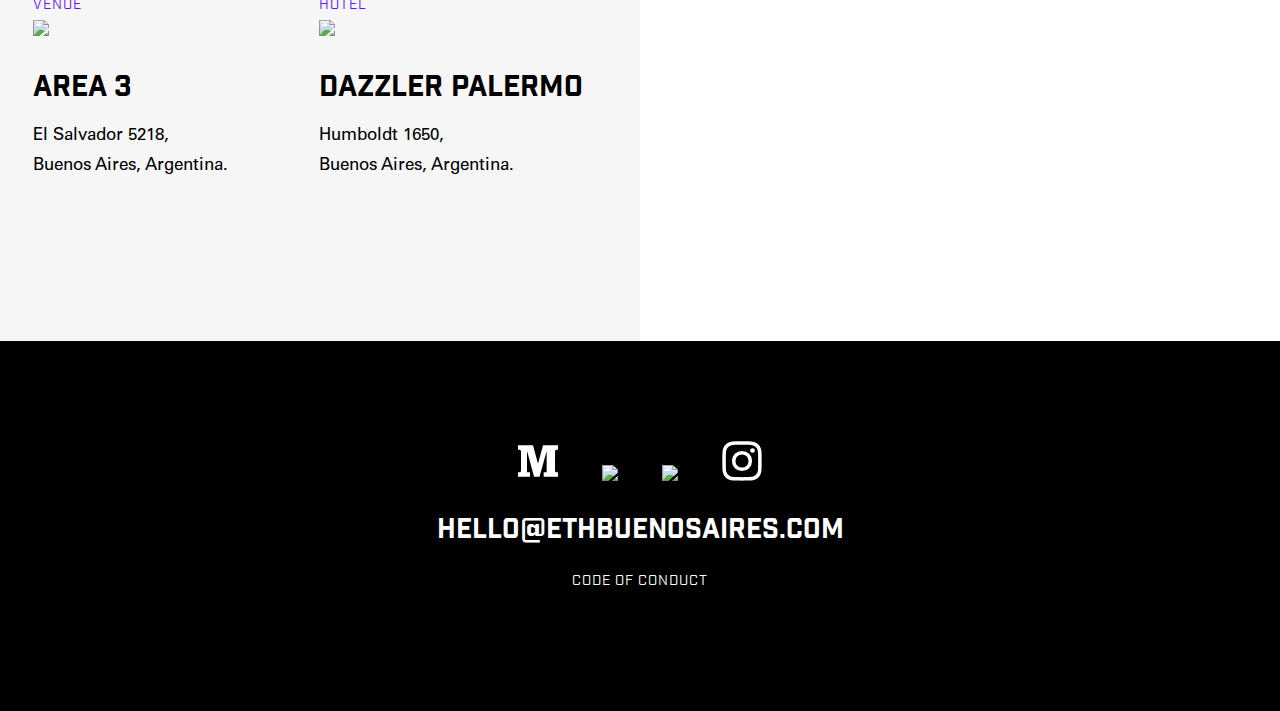
==== commit ed70cfa2: "Merge pull request #5 from mattaereal/master" ====
--- a/index.html
+++ b/index.html
@@ -69,6 +69,7 @@
             <li><a class="menu-text" href="#speakers-and-judges">SPEAKERS AND JUDGES</a></li>
             <li><a class="menu-text" href="#sponsors">SPONSORS</a></li>
             <li><a class="menu-text" href="#venue">VENUE</a></li>
+            <li><a class="menu-text" href="/schedule/">SCHEDULE</a></li>
             <!-- <li><a class="menu-text" href="#faq">FAQ</a></li> -->
           </ul>
           <ul class="side-nav" id="mobile-nav">
@@ -78,6 +79,7 @@
             <li class="valign-wrapper"><a class="menu-text sidenav-close" href="#speakers-and-judges">SPEAKERS AND JUDGES</a></li>
             <li class="valign-wrapper"><a class="menu-text sidenav-close" href="#sponsors">SPONSORS</a></li>
             <li class="valign-wrapper"><a class="menu-text sidenav-close" href="#venue">VENUE</a></li>
+            <li class="valign-wrapper"><a class="menu-text sidenav-close" href="/schedule/">SCHEDULE</a></li>
             <!-- <li class="valign-wrapper"><a class="menu-text sidenav-close" href="#faq">FAQ</a></li> -->
           </ul>
         </div>
@@ -89,9 +91,7 @@
             <img class="hide-on-med-and-up" src="./images/logo-mobile.svg"/> 
             <h5 class="valign">Part of the ETHGlobal community & first event in Latin America</h5>
             <h4>May 25 - 27, 2018 // Buenos Aires, Argentina</h4>
-            <h4>Talks will be livestreamed and recorded – check back soon!</h4>
-            <a href="https://docs.google.com/forms/d/e/1FAIpQLScAqWVEPfK79NL9aHLowTZAxlGrZp-atPMK3EYtWGQRcwQ8xA/viewform?usp=sf_link" target="_blank"><button class="details">JOIN THE WAITLIST</button></a>
-            <p>or <a class="text-link" href="https://docs.google.com/forms/d/e/1FAIpQLSctgZDAWs3iRHwuKO82KSvslnz7wkkYltSnnZ9ty54QoVmKfQ/viewform" target="_blank">apply to volunteer</a></p>
+            <h3>Registrations are now closed. If we confirmed you via email, see you soon! <br/>If you didn’t make it this time, you'll only be able to follow this event via livestream and recordings.</h3>
           </div>
         </div>
       </section>
@@ -209,14 +209,49 @@
             <p class="speakers-subtitle">Partner</br>Placeholder</p>
           </div>
           <div class="speakers-box">
-            <img src="./images/speakers/oliver_headshot.png" class="circle responsive-img speakers-img">
-            <p class="speakers-text">Oliver Nordbjerg</p>
-            <p class="speakers-subtitle">Developer Relations</br>Aragon</p>
-          </div>
-          <div class="speakers-box">
             <img src="./images/speakers/panashe_mahachi.jpg" class="circle responsive-img speakers-img">
             <p class="speakers-text">Panashe Mahachi</p>
             <p class="speakers-subtitle">Co-founder</br>L4 & The Stable Fund</p>
+          </div>
+          <div class="speakers-box">
+            <img src="./images/speakers/agustin_aguilar.jpg" class="circle responsive-img speakers-img">
+            <p class="speakers-text">Agustin Aguilar</p>
+            <p class="speakers-subtitle">Lead Developer</br>RCN</p>
+          </div>
+          <div class="speakers-box">
+            <img src="./images/speakers/mariano_conti.png" class="circle responsive-img speakers-img">
+            <p class="speakers-text">Mariano Conti</p>
+            <p class="speakers-subtitle">Developer</br>Maker</p>
+          </div>
+          <div class="speakers-box">
+            <img src="./images/speakers/facundo_spagnuolo.png" class="circle responsive-img speakers-img">
+            <p class="speakers-text">Facundo Spagnuolo</p>
+            <p class="speakers-subtitle">Core Developer</br>Zeppelin</p>
+          </div>
+          <div class="speakers-box">
+            <img src="./images/speakers/joe_urgo.jpg" class="circle responsive-img speakers-img">
+            <p class="speakers-text">Joe Urgo</p>
+            <p class="speakers-subtitle">Co-Founder & Operations Lead</br>District0x</p>
+          </div>
+          <div class="speakers-box">
+            <img src="./images/speakers/fred_de_villamil.jpeg" class="circle responsive-img speakers-img">
+            <p class="speakers-text">Fred De Villamil</p>
+            <p class="speakers-subtitle">VP Engineering</br>Ledger</p>
+          </div>
+          <div class="speakers-box">
+            <img src="./images/speakers/josh_rio.png" class="circle responsive-img speakers-img">
+            <p class="speakers-text">Josh Rio</p>
+            <p class="speakers-subtitle">Lead Designer</br>DDex</p>
+          </div>
+          <div class="speakers-box">
+            <img src="./images/speakers/yondon_fu.jpg" class="circle responsive-img speakers-img">
+            <p class="speakers-text">Yondon Fu</p>
+            <p class="speakers-subtitle">Software Engineer </br>Livepeer</p>
+          </div>
+          <div class="speakers-box">
+            <img src="./images/speakers/dan_nolan.png" class="circle responsive-img speakers-img">
+            <p class="speakers-text">Dan Nolan</p>
+            <p class="speakers-subtitle">Software Developer </br>ChainShot</p>
           </div>
         </div>
       </div>
@@ -300,6 +335,12 @@
           <a href="https://district0x.io/" target="_blank" alt="District0x" title="District0x" id="sponsor-district0x">
             <img src="./images/sponsors/district0x.svg" />
           </a>
+          <a href="https://www.ledger.fr/" target="_blank" alt="Ledger" title="Ledger" id="sponsor-ledger">
+            <img src="./images/sponsors/ledger.svg" />
+          </a>
+          <a href="https://new.consensys.net/" target="_blank" alt="Consensys" title="Consensys" id="sponsor-consensys">
+            <img src="./images/sponsors/consensys.png" />
+          </a>
         </div>
         <h3>ETHBuenosAires sponsorship deadline is April 30th.</h3>
         <p>Qualified sponsorships receive 5-15% credit for bounties & repos.</p>
@@ -318,7 +359,6 @@
           <a href="http://www.zeroknowledge.fm/" target="_blank" alt="Zk" title="Zk" id="sponsor-zk">
             <img src="./images/sponsors/zk.svg" />
           </a>
-          
         </div>
       </div>
     </section>
@@ -342,7 +382,7 @@
     <section class="valign-wrapper" id="contact">
       <div class="valign">
         <div class="row">
-          <a class="social-media" target="_blank" href="https:/medium.com/@ethbuenosaires/">
+          <a class="social-media" target="_blank" href="https://medium.com/ethbuenosaires">
             <img src="./images/Medium.svg">
           </a>
           <a class="social-media" target="_blank" href="https://github.com/ethbuenosaires/">
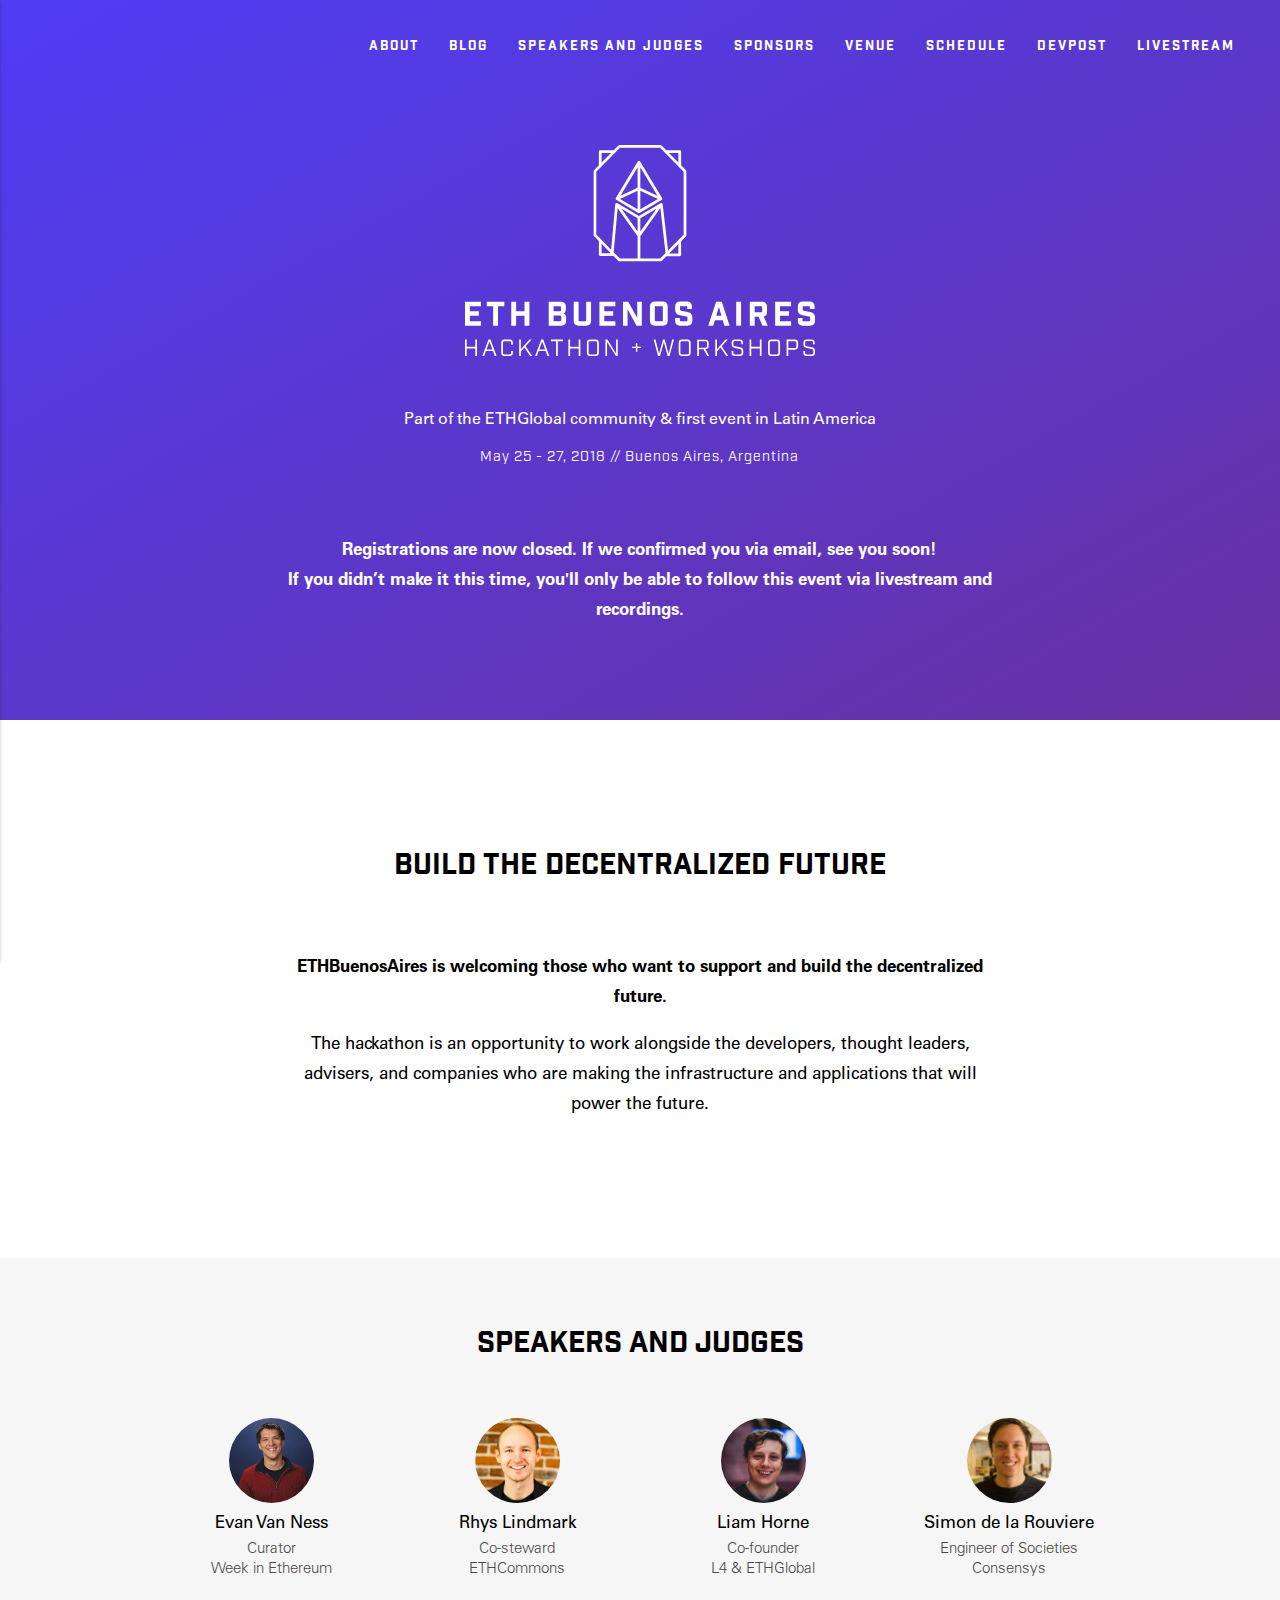
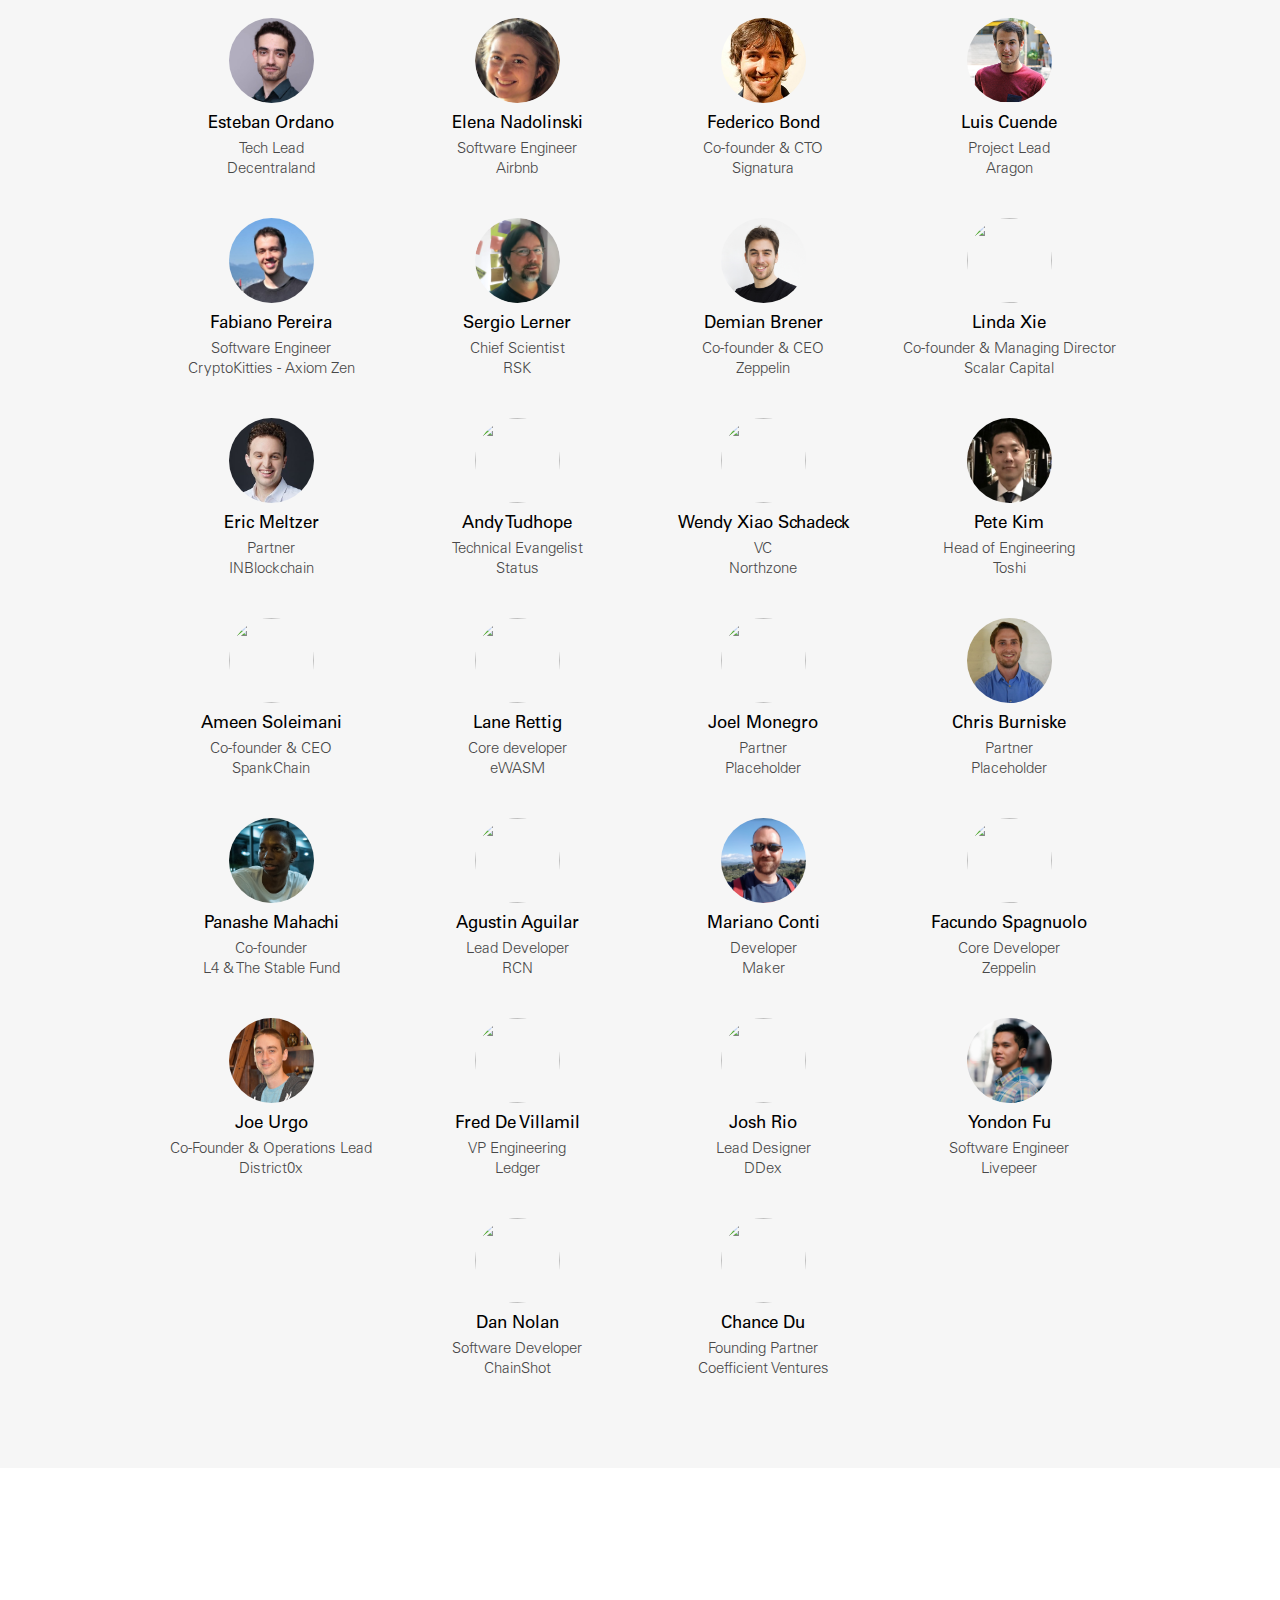
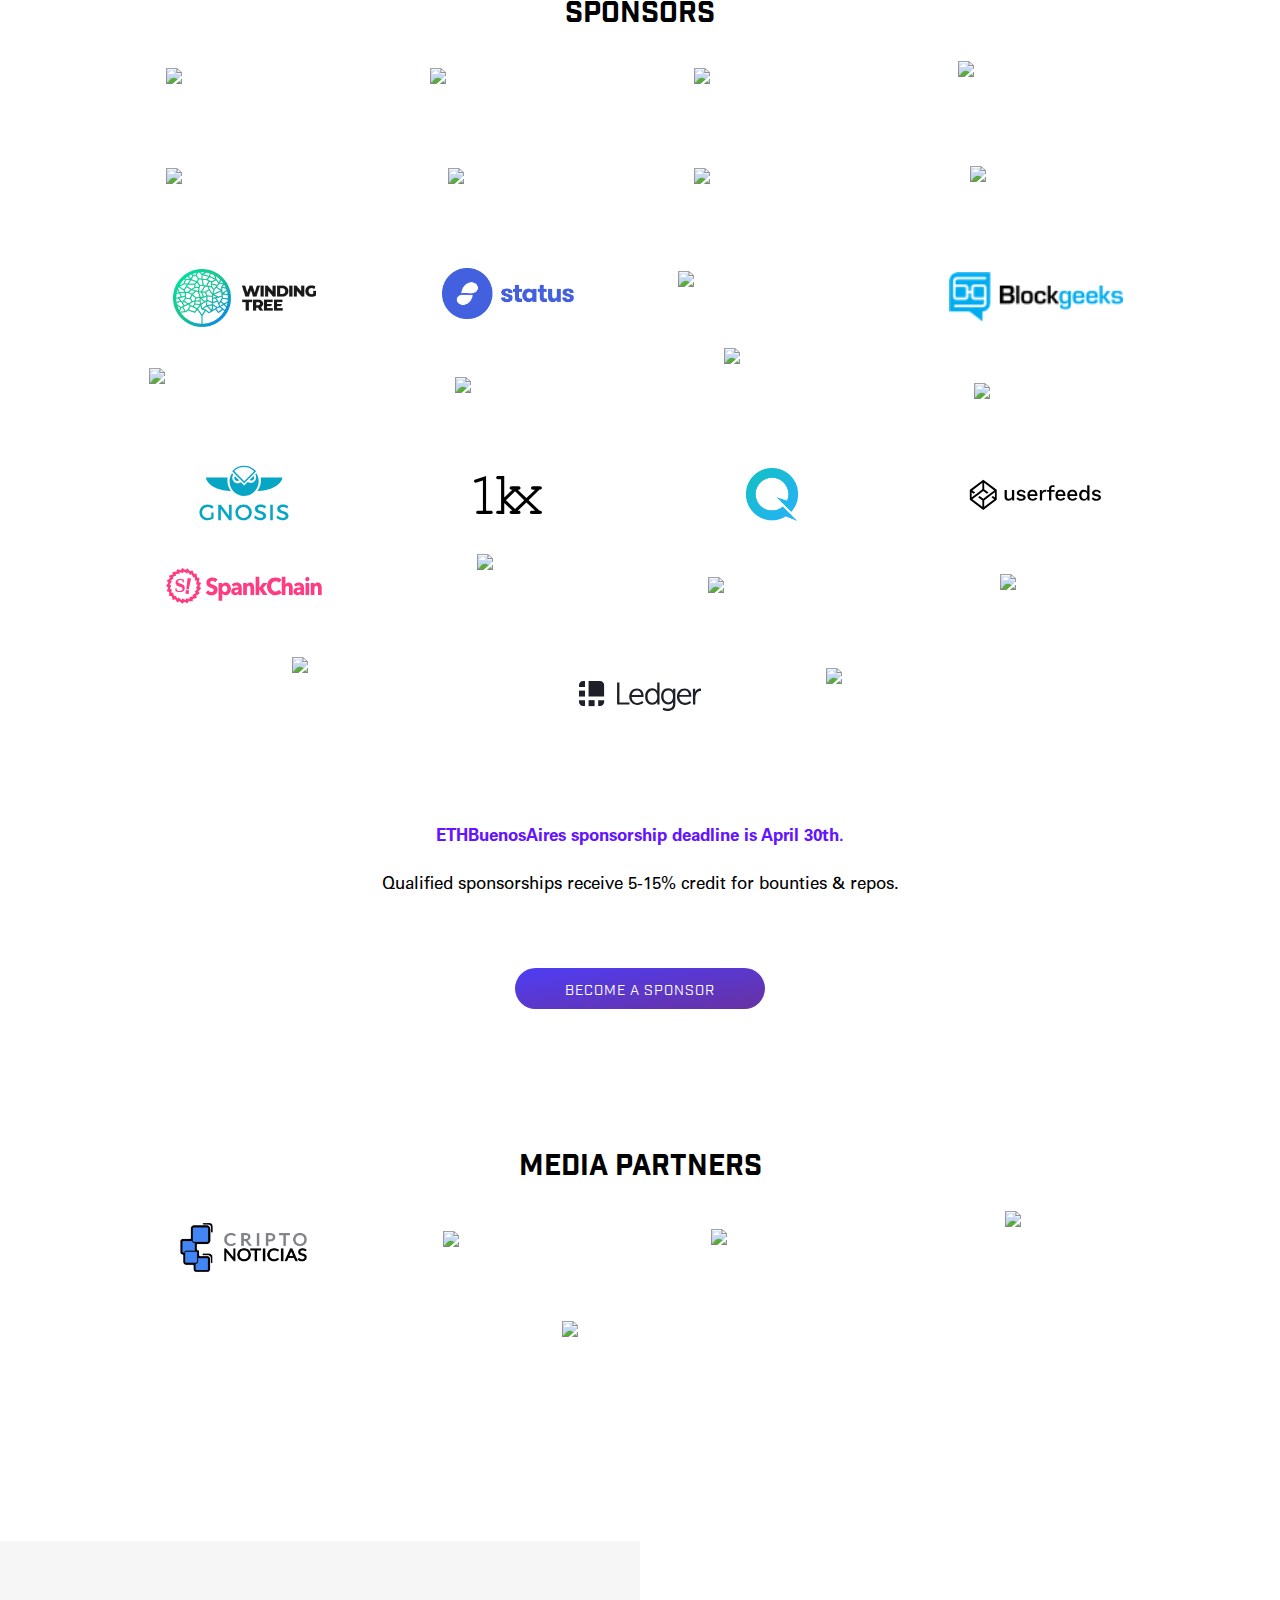
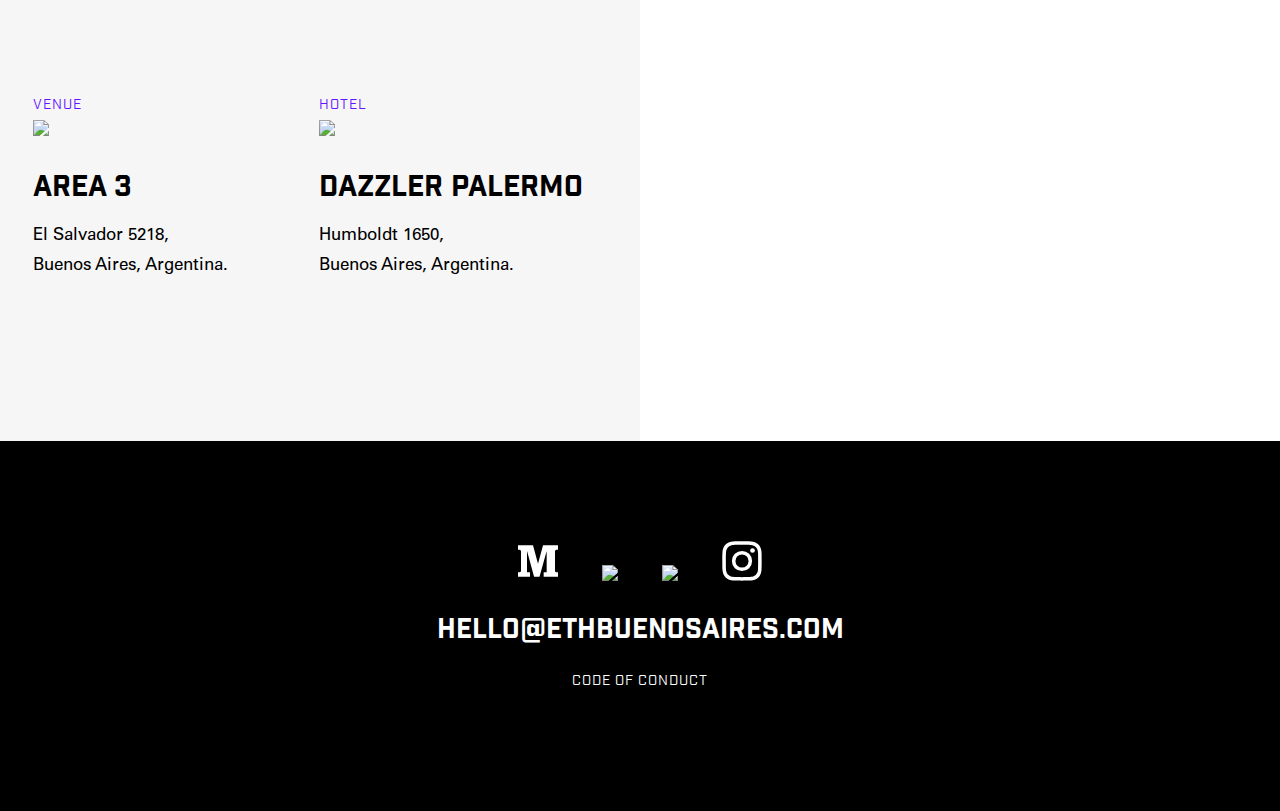
==== commit ac5eccc7: "Update index.html" ====
--- a/index.html
+++ b/index.html
@@ -65,22 +65,24 @@
           <a href="#" data-activates="mobile-nav" class="button-collapse"><i class="fa fa-bars" aria-hidden="true"></i></a>
           <ul class="right hide-on-med-and-down">
             <li><a class="menu-text" href="#about">ABOUT</a></li>
-            <li><a class="menu-text" target="_blank" href="https://medium.com/@ethbuenosaires">BLOG</a></li>
+            <li><a class="menu-text" target="_blank" href="https://medium.com/ethbuenosaires">BLOG</a></li>
             <li><a class="menu-text" href="#speakers-and-judges">SPEAKERS AND JUDGES</a></li>
             <li><a class="menu-text" href="#sponsors">SPONSORS</a></li>
             <li><a class="menu-text" href="#venue">VENUE</a></li>
             <li><a class="menu-text" href="/schedule/">SCHEDULE</a></li>
-            <!-- <li><a class="menu-text" href="#faq">FAQ</a></li> -->
+            <li><a class="menu-text" href="https://ethbuenosaires.devpost.com">DEVPOST</a></li>
+            <li><a class="menu-text" href="https://ethbuenosaires.com/live">LIVESTREAM</a></li>
           </ul>
           <ul class="side-nav" id="mobile-nav">
             <li><a class="sidenav-close close-link" href="#!">X</a></li>
             <li class="valign-wrapper"><a class="menu-text sidenav-close" href="#about">ABOUT</a></li>
-            <li class="valign-wrapper"><a class="menu-text sidenav-close" target="_blank" href="https://medium.com/@ethbuenosaires">BLOG</a></li>
+            <li class="valign-wrapper"><a class="menu-text sidenav-close" target="_blank" href="https://medium.com/ethbuenosaires">BLOG</a></li>
             <li class="valign-wrapper"><a class="menu-text sidenav-close" href="#speakers-and-judges">SPEAKERS AND JUDGES</a></li>
             <li class="valign-wrapper"><a class="menu-text sidenav-close" href="#sponsors">SPONSORS</a></li>
             <li class="valign-wrapper"><a class="menu-text sidenav-close" href="#venue">VENUE</a></li>
             <li class="valign-wrapper"><a class="menu-text sidenav-close" href="/schedule/">SCHEDULE</a></li>
-            <!-- <li class="valign-wrapper"><a class="menu-text sidenav-close" href="#faq">FAQ</a></li> -->
+            <li class="valign-wrapper"><a class="menu-text sidenav-close" href="https://ethbuenosaires.devpost.com">DEVPOST</a></li>
+            <li class="valign-wrapper"><a class="menu-text sidenav-close" href="https://ethbuenosaires.com/live">LIVESTREAM</a></li>
           </ul>
         </div>
       </nav>
@@ -253,6 +255,11 @@
             <p class="speakers-text">Dan Nolan</p>
             <p class="speakers-subtitle">Software Developer </br>ChainShot</p>
           </div>
+          <div class="speakers-box">
+            <img src="./images/speakers/chance_du.png" class="circle responsive-img speakers-img">
+            <p class="speakers-text">Chance Du</p>
+            <p class="speakers-subtitle">Founding Partner</br>Coefficient Ventures</p>
+          </div>
         </div>
       </div>
     </section>
@@ -358,6 +365,9 @@
           </a>
           <a href="http://www.zeroknowledge.fm/" target="_blank" alt="Zk" title="Zk" id="sponsor-zk">
             <img src="./images/sponsors/zk.svg" />
+          </a>
+          <a href="http://coefficient.network/" target="_blank" alt="Coefficient Ventures" title="Coefficient Ventures" id="sponsor-coefficient">
+            <img src="./images/sponsors/coefficient.png" />
           </a>
         </div>
       </div>
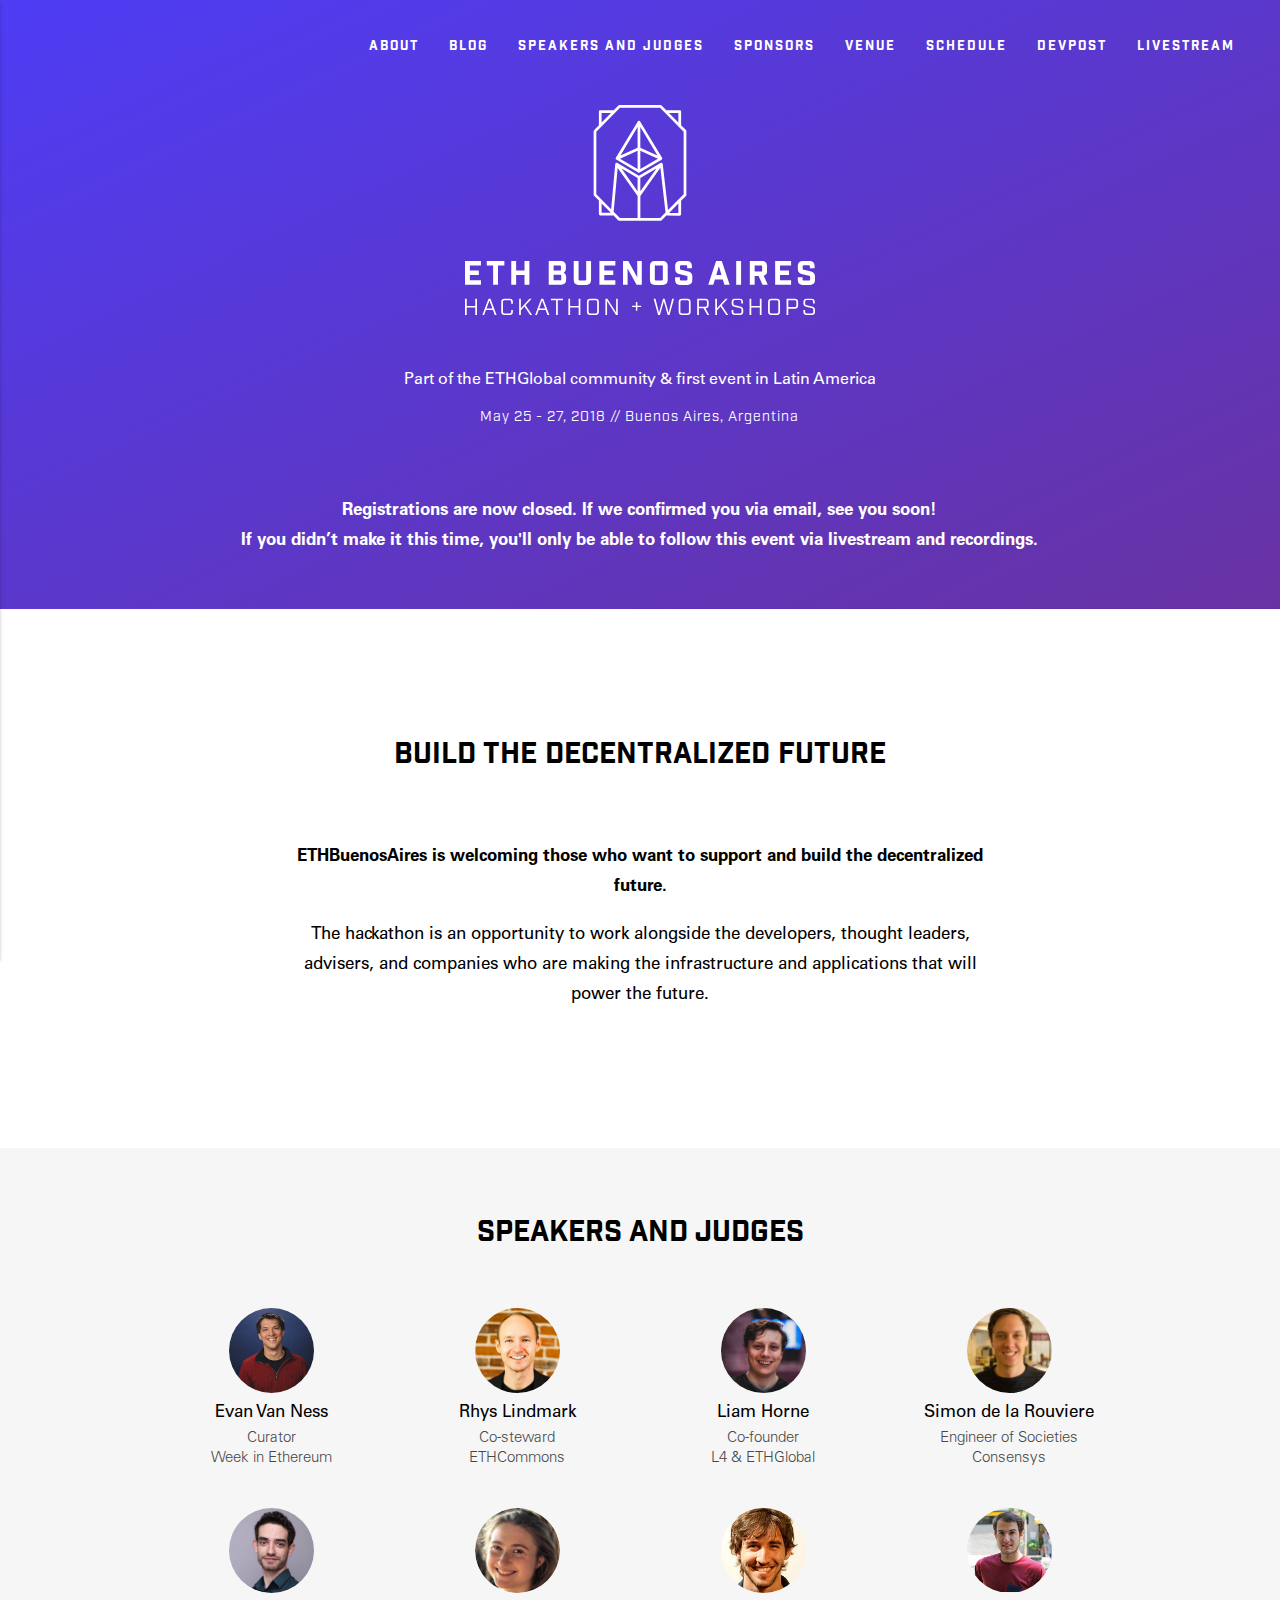
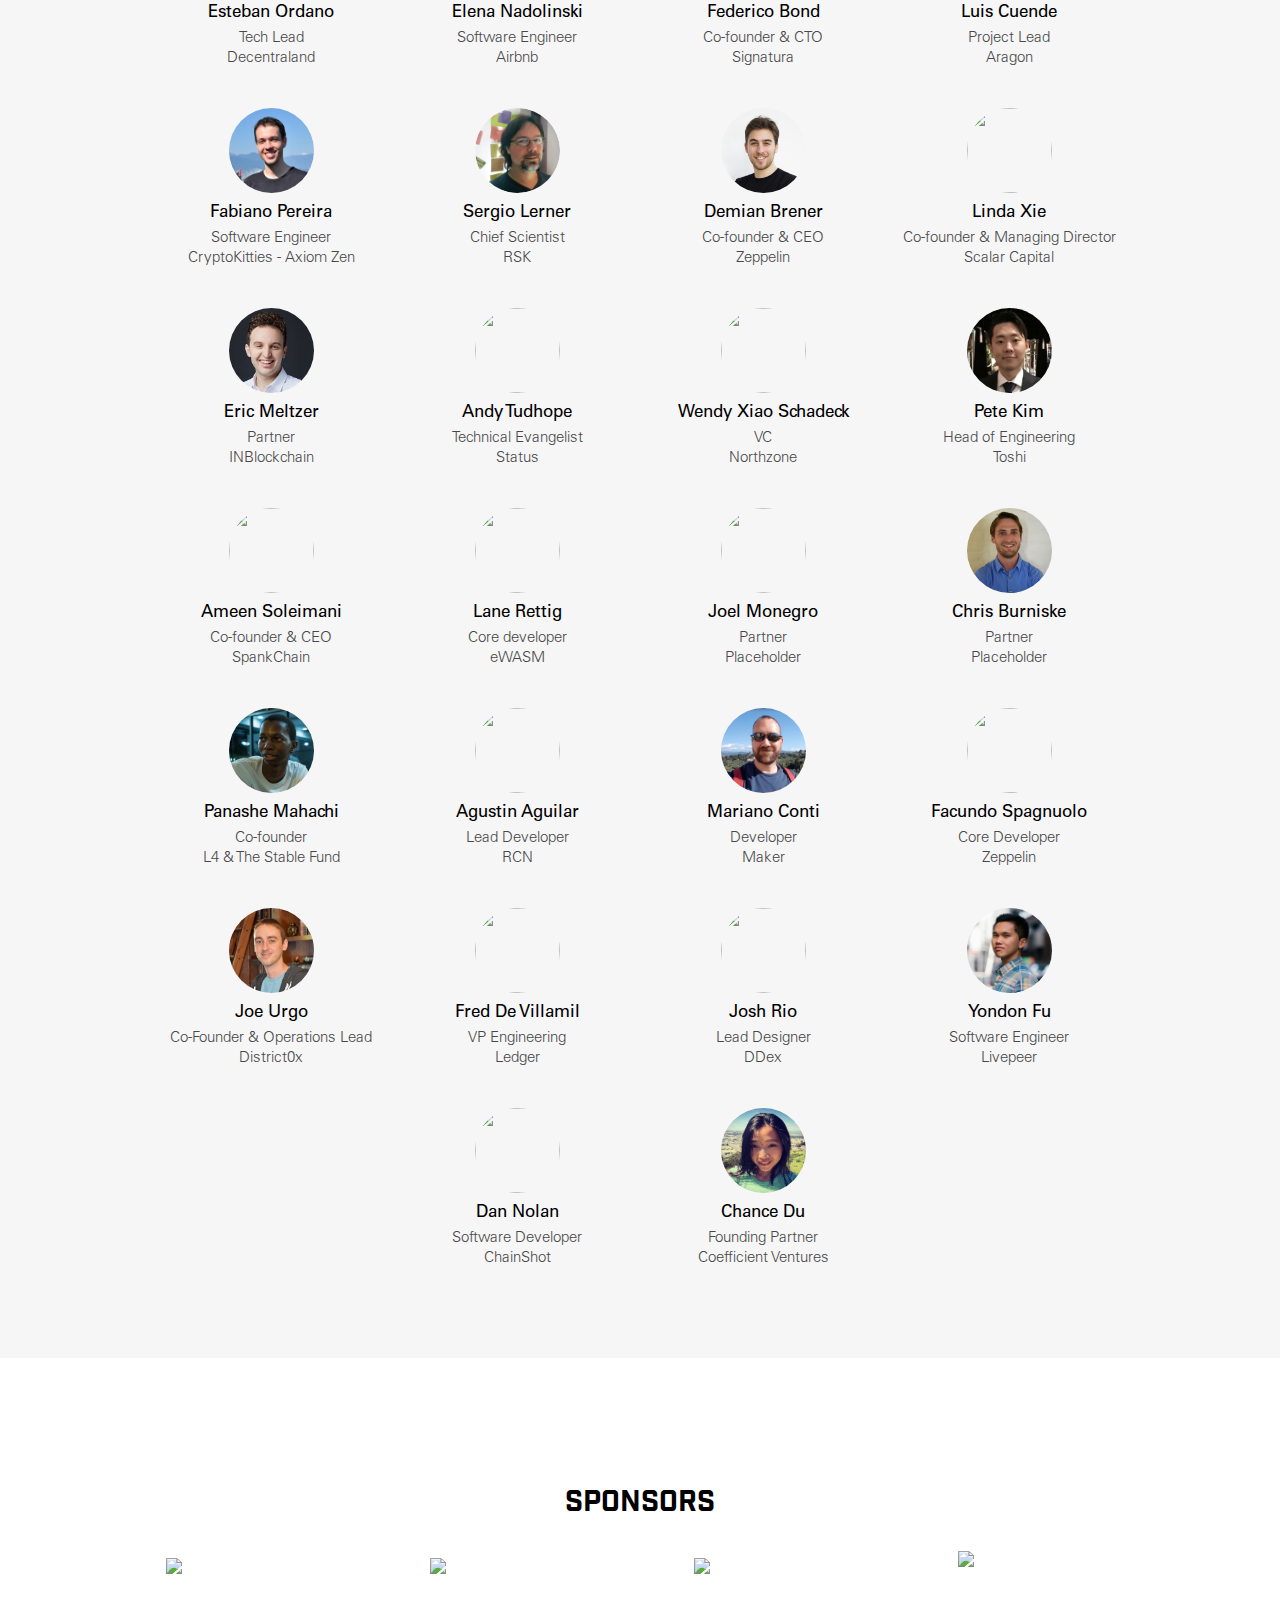
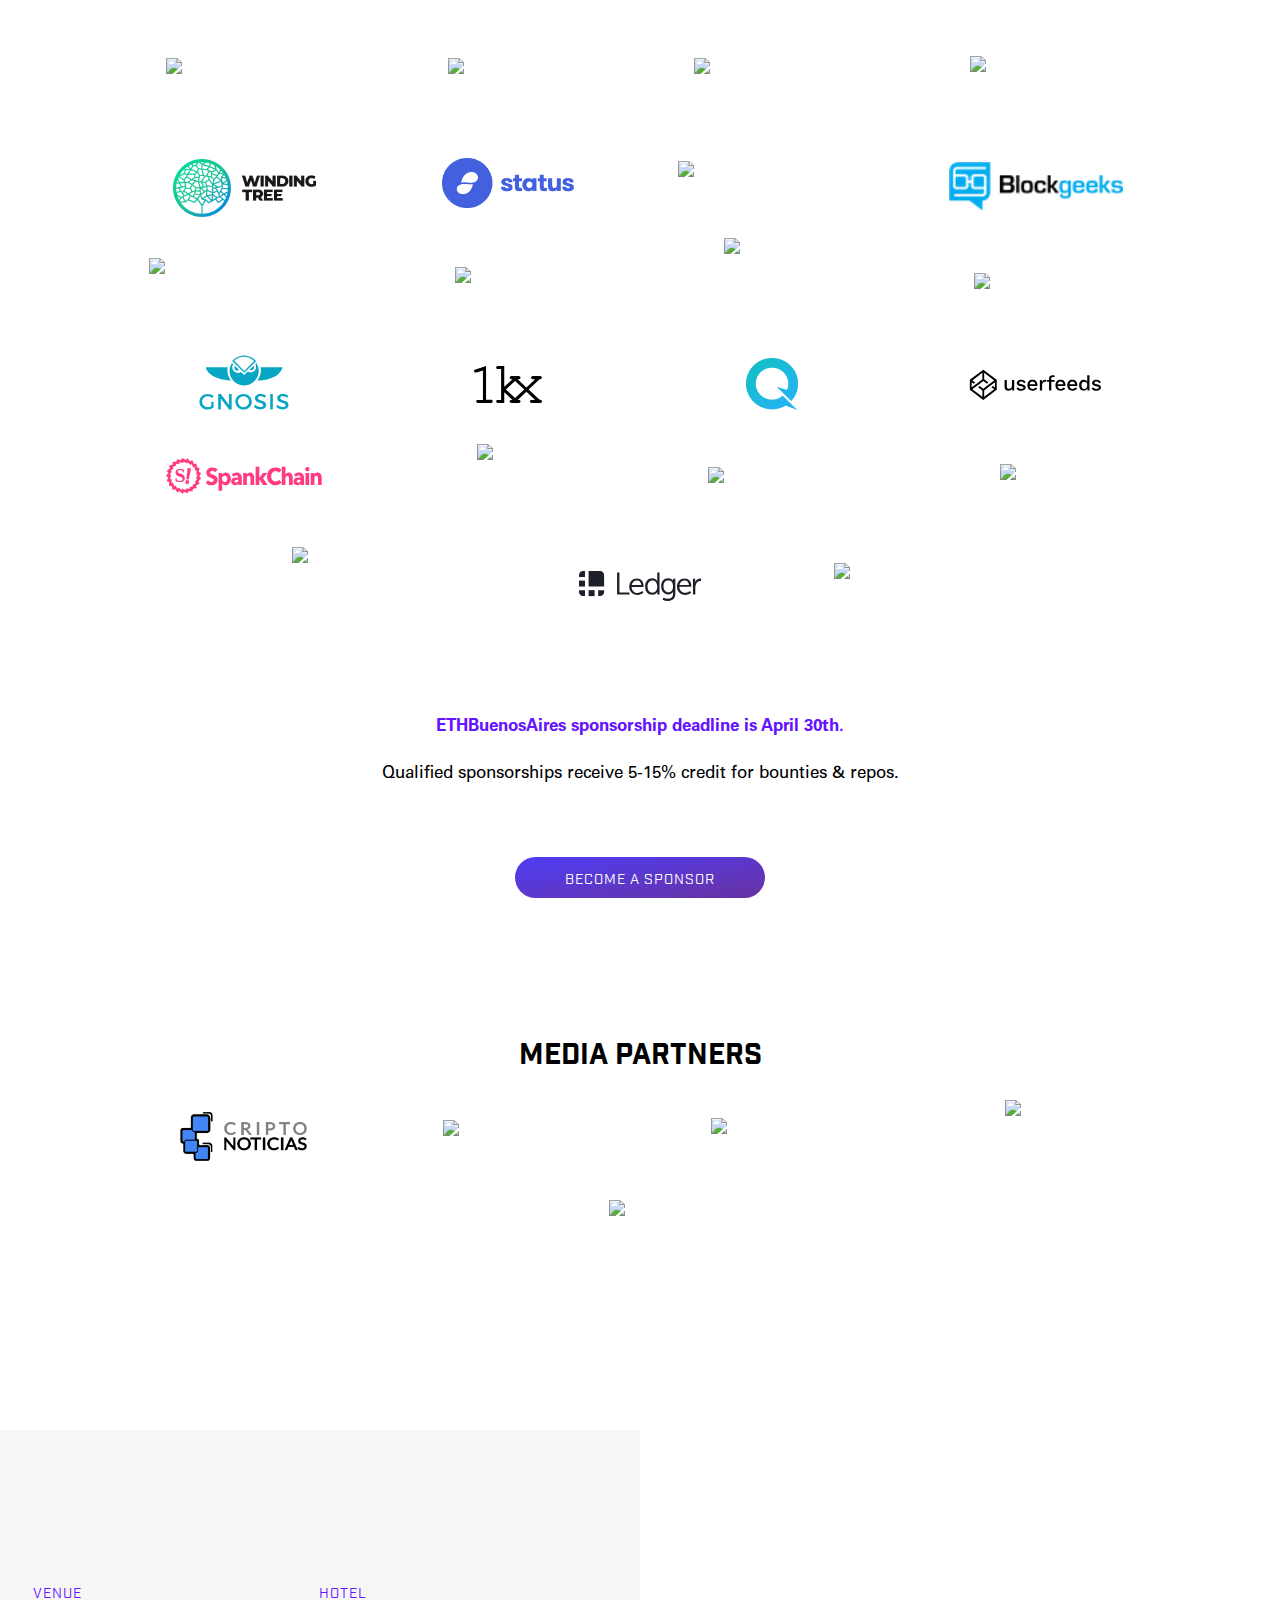
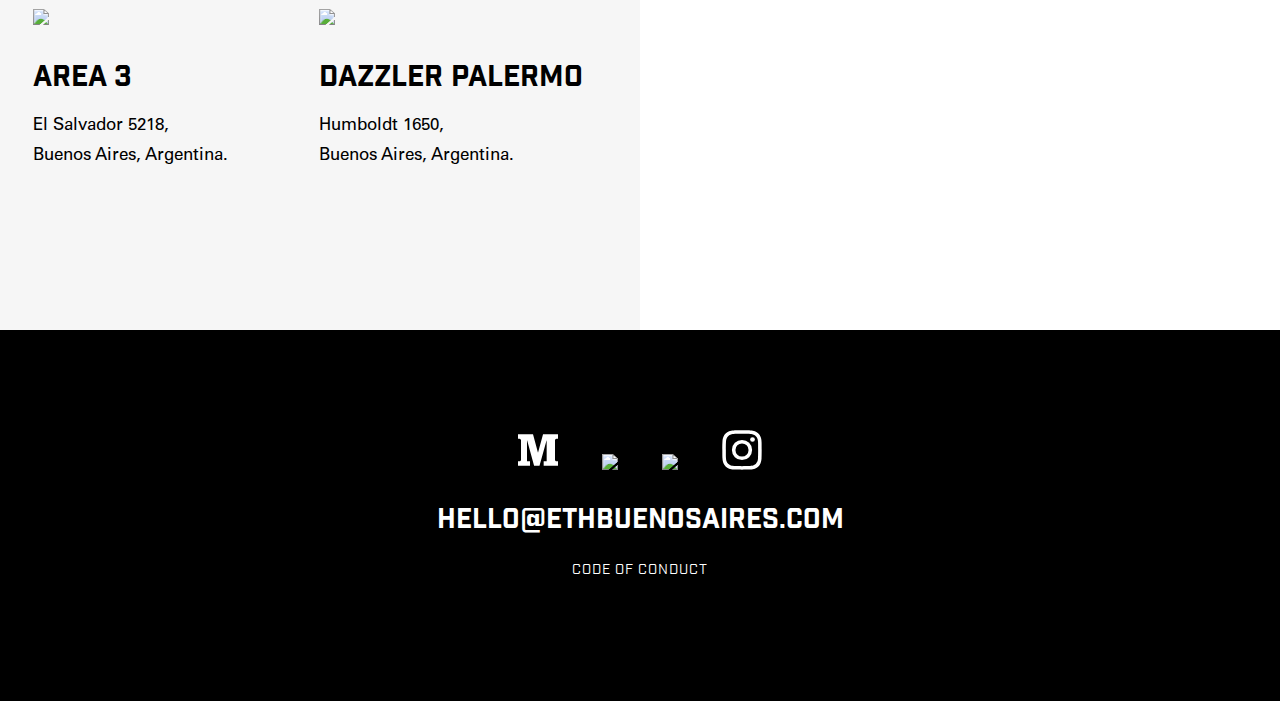
==== commit 027f88da: "Update index.html" ====
--- a/index.html
+++ b/index.html
@@ -256,7 +256,7 @@
             <p class="speakers-subtitle">Software Developer </br>ChainShot</p>
           </div>
           <div class="speakers-box">
-            <img src="./images/speakers/chance_du.png" class="circle responsive-img speakers-img">
+            <img src="./images/speakers/chance_du.JPG" class="circle responsive-img speakers-img">
             <p class="speakers-text">Chance Du</p>
             <p class="speakers-subtitle">Founding Partner</br>Coefficient Ventures</p>
           </div>
--- a/css/style.css
+++ b/css/style.css
@@ -37,7 +37,7 @@
   text-align: center;
 }
 section#home {
-    padding: 50px;
+    padding: 15px;
 }
 button {
   outline: none;
@@ -152,7 +152,7 @@
 /*HOME*/
 #principal {
   background: linear-gradient(to bottom right, #4E3DF5 , #6832A2);
-  height: 80vh;
+  height: auto;
   color: white;
   padding: 0;
   margin: 0;
@@ -213,7 +213,7 @@
   line-height: 20px;
 }
 
-.speakers-subtitle {
+.speakers-subtitle, .subtitle {
   margin-top: 5px;
   font-family: 'Univers-Light';
   color: #484848;
@@ -310,6 +310,10 @@
   width: 28%;
   margin-top: 26px;
 }
+#sponsor-consensys img {
+  width: 54%;
+  margin-top: 25px;
+}
 #sponsor-acamica img {
   width: 50%;
   margin-top: 30px; 
@@ -323,6 +327,10 @@
   margin-top: 9px;
 }
 #sponsor-zk img {
+  width: 24%;
+  margin-top: 10px;
+}
+#sponsor-coefficient img {
   width: 24%;
   margin-top: 10px;
 }
